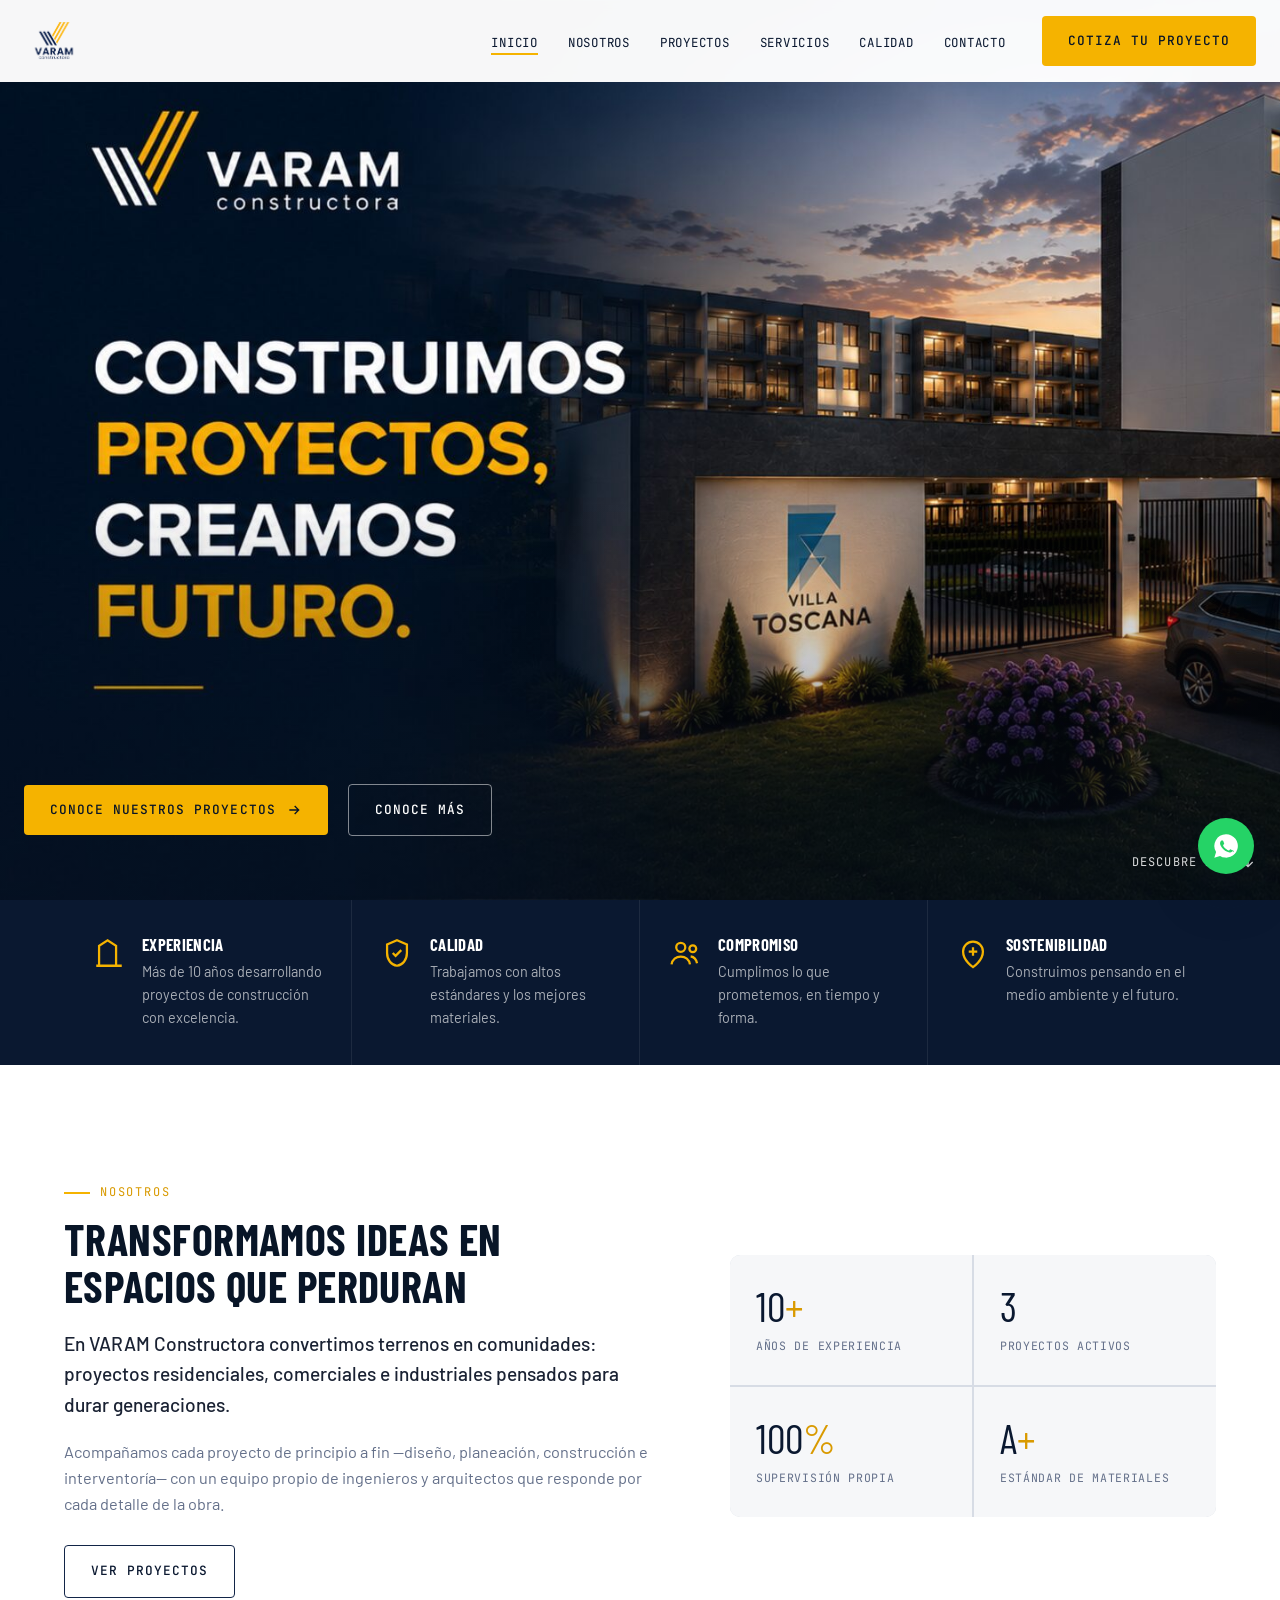
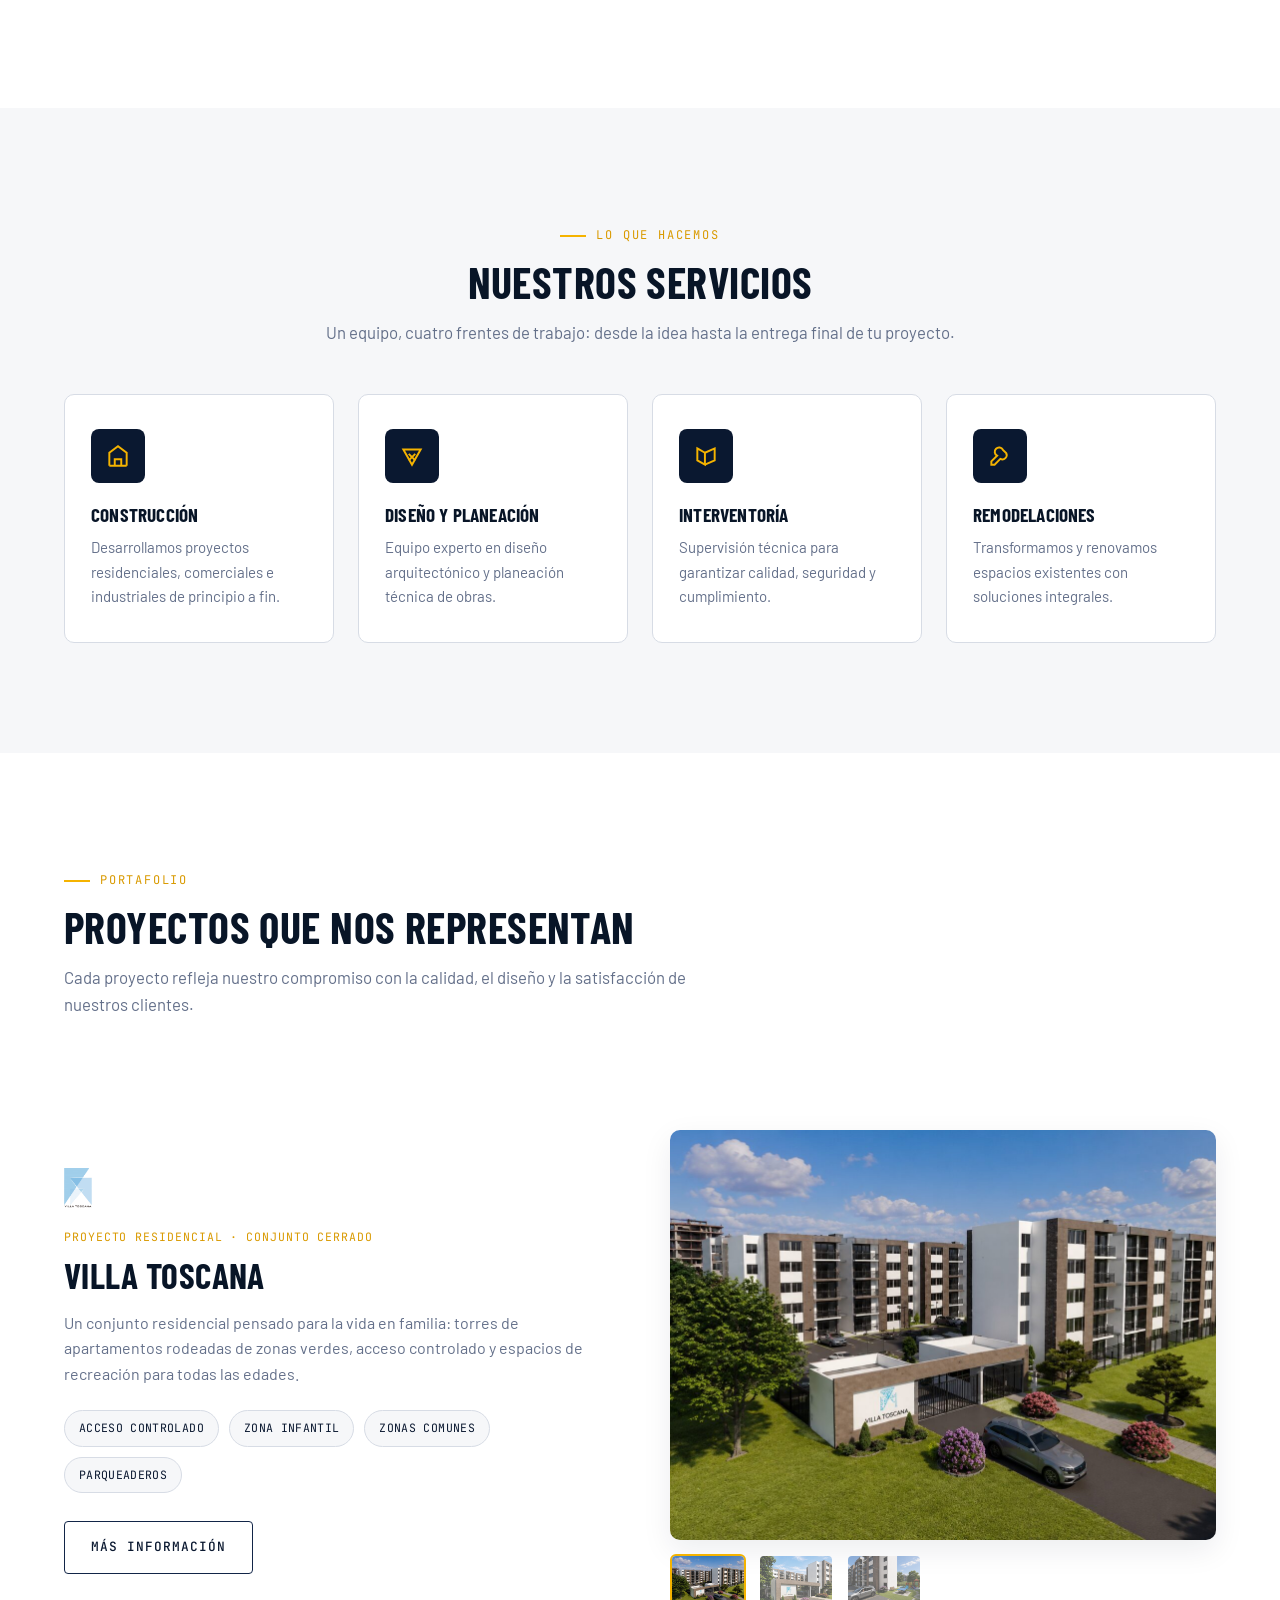
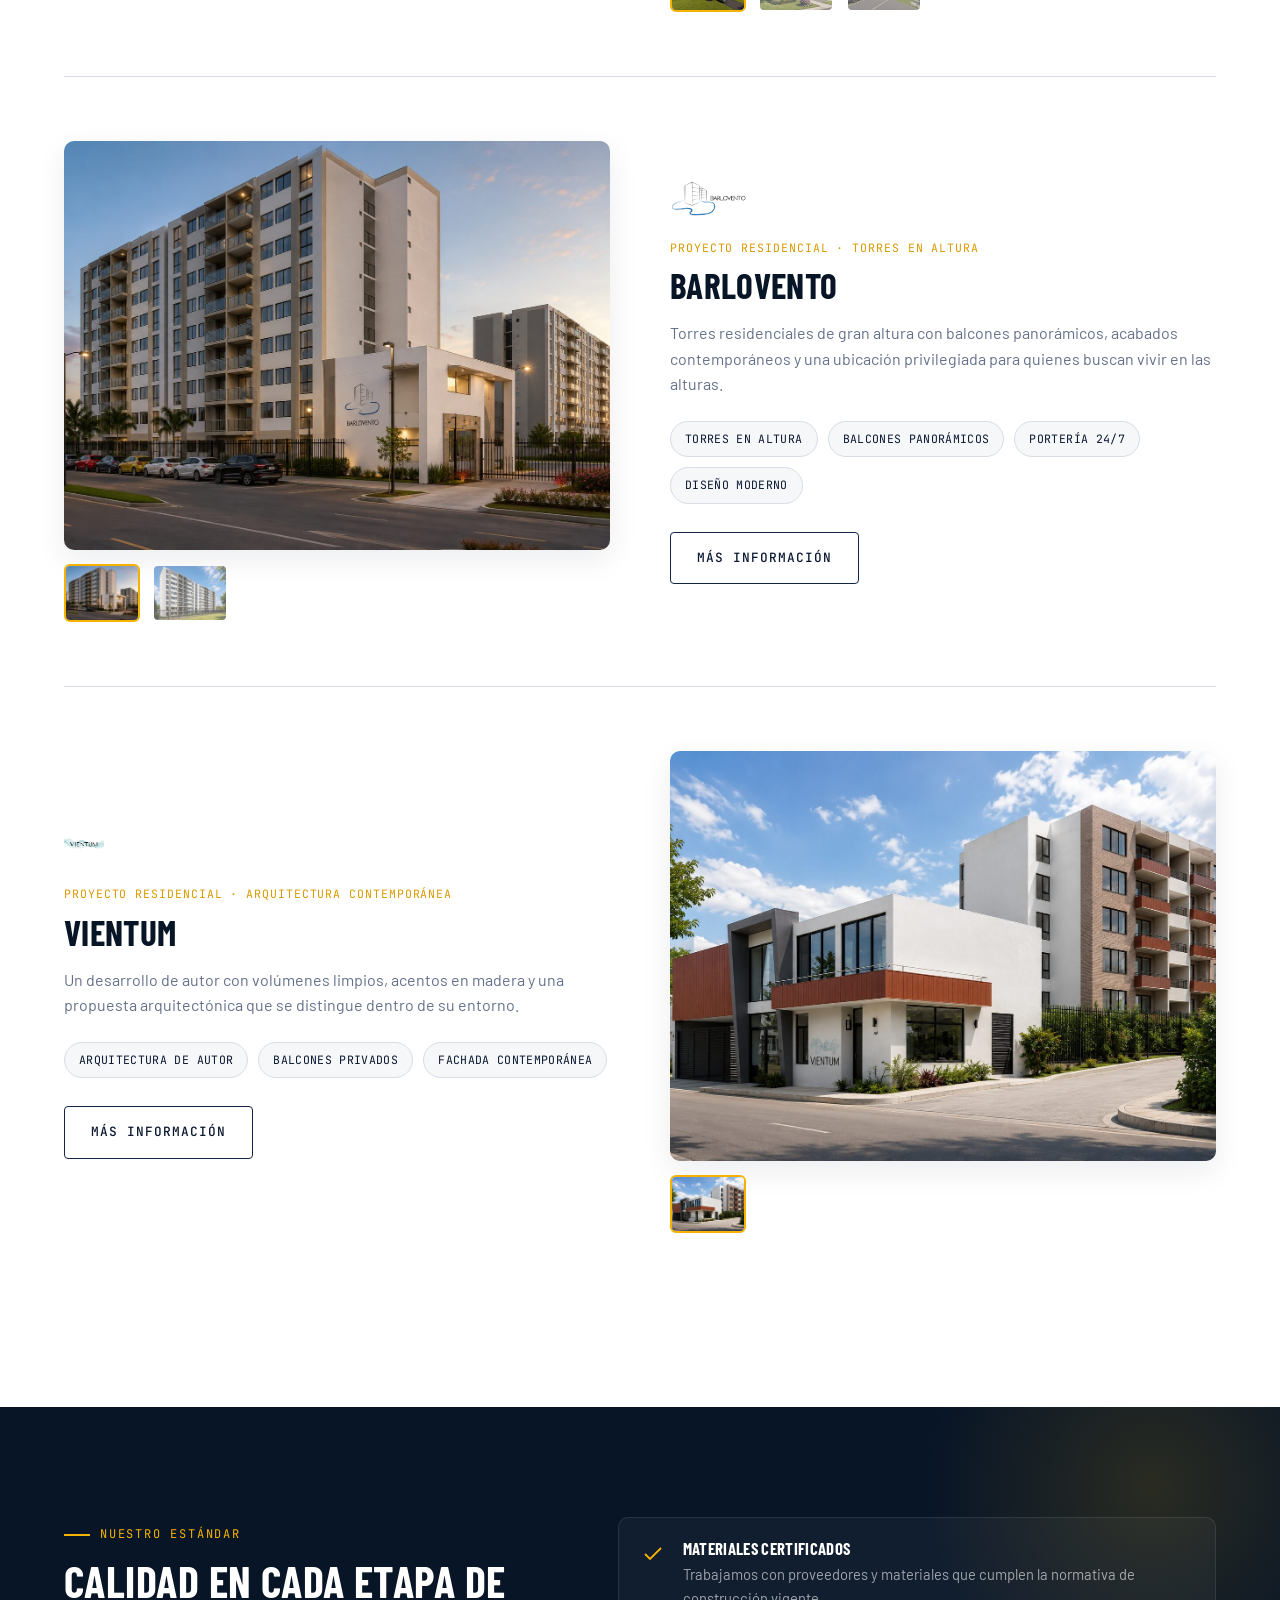
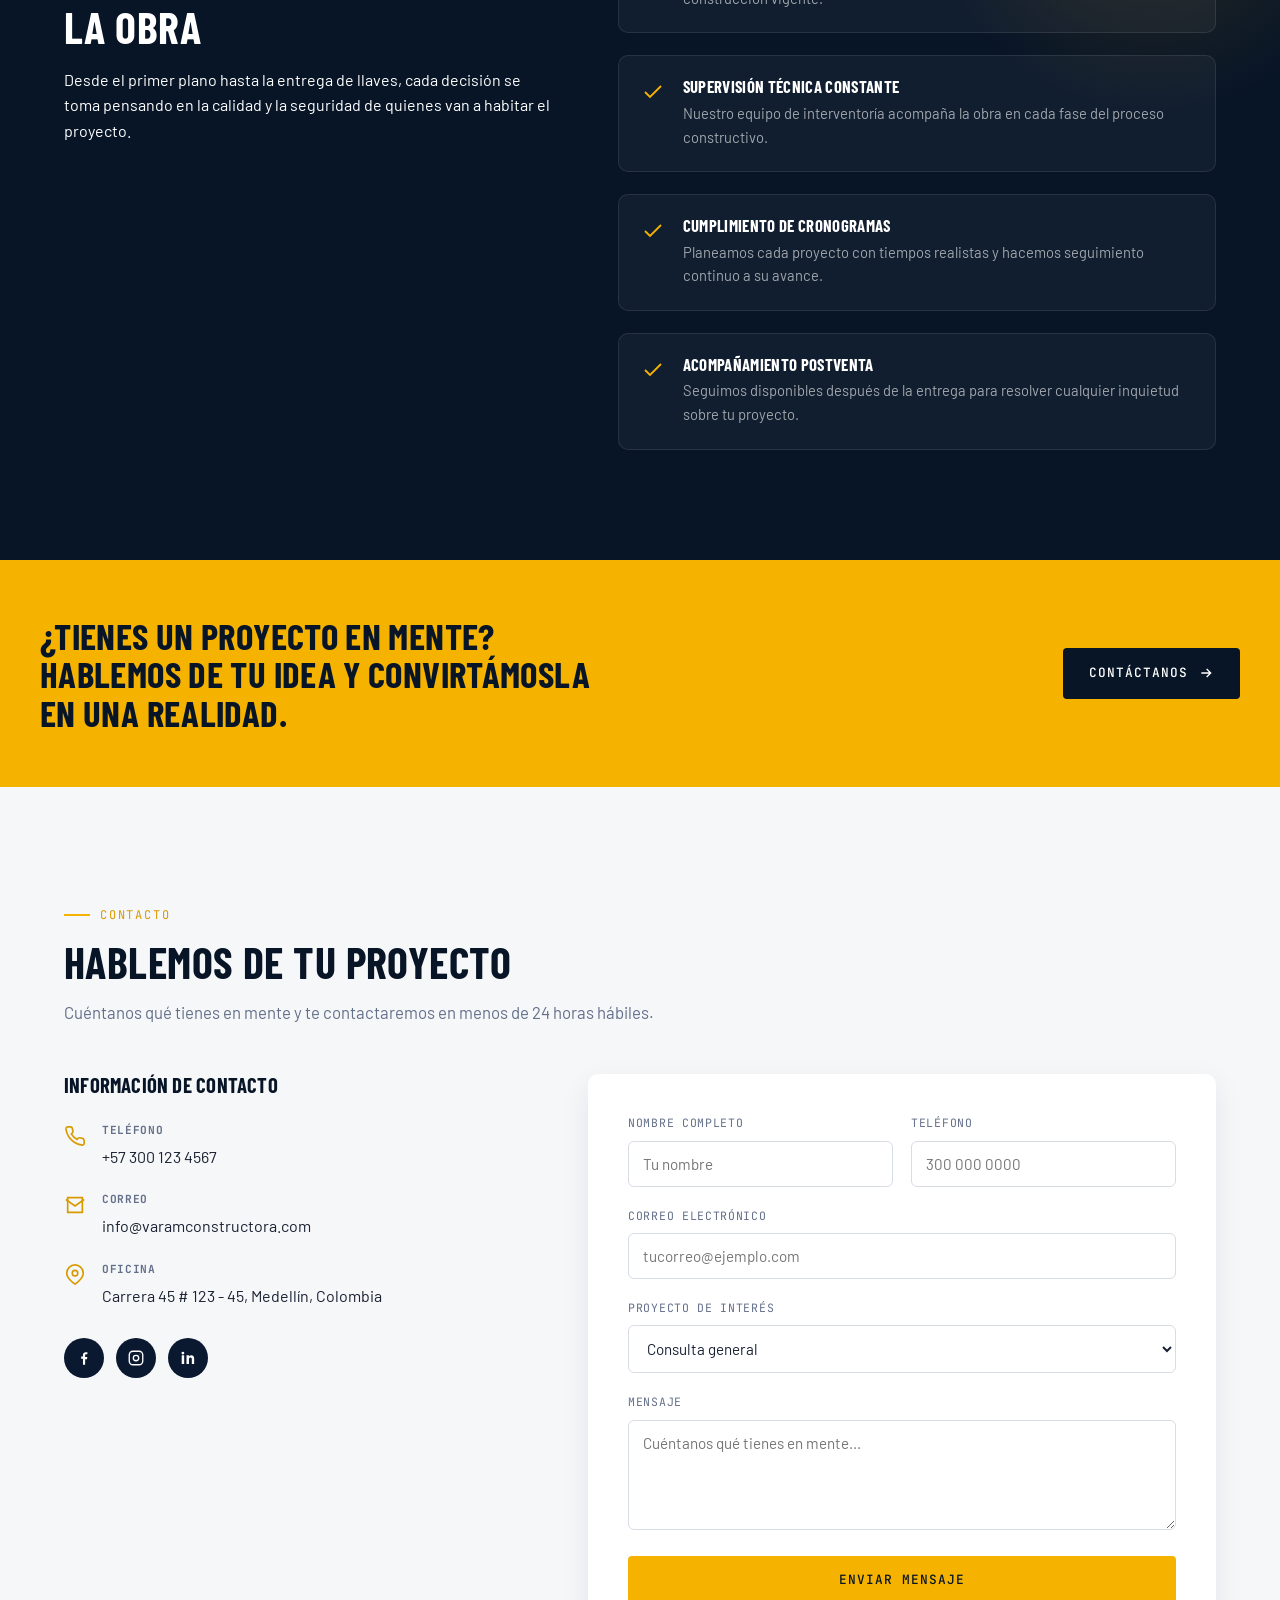
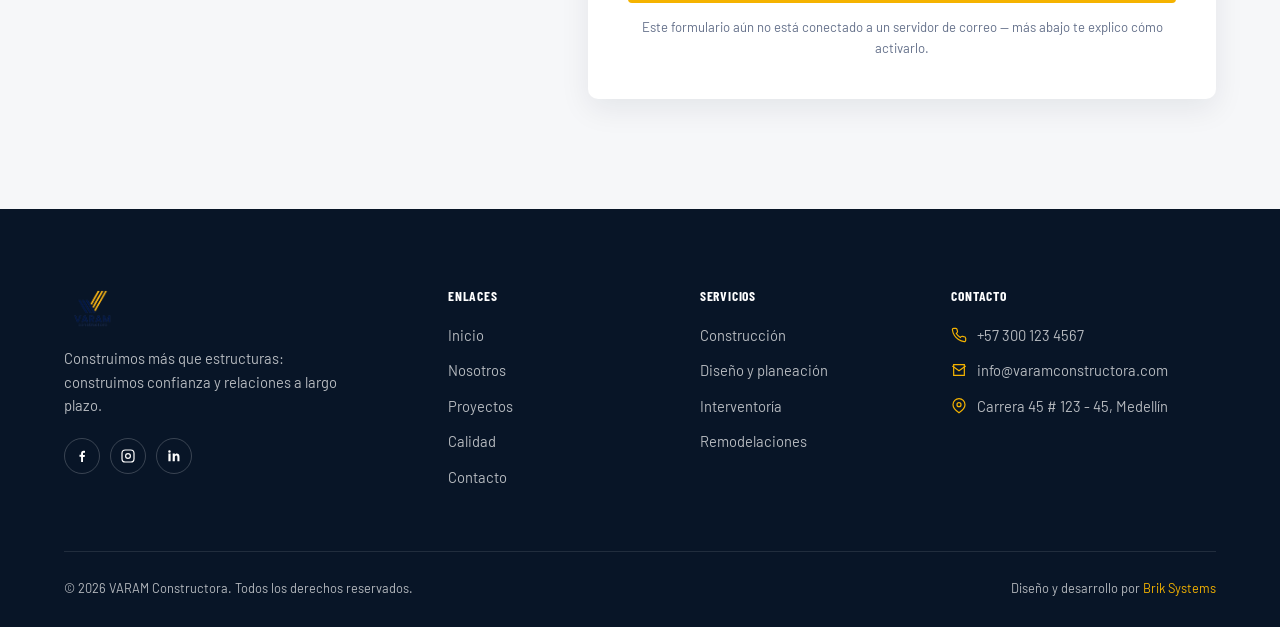
==== index.html @ 5941f4a6 "Add files via upload" ====
<!DOCTYPE html>
<html lang="es">
<head>
<meta charset="UTF-8">
<meta name="viewport" content="width=device-width, initial-scale=1.0">
<title>VARAM Constructora | Construimos proyectos, creamos futuro</title>
<meta name="description" content="VARAM Constructora: más de 10 años desarrollando proyectos residenciales, comerciales e industriales en Colombia. Conoce Villa Toscana, Barlovento y Vientum.">

<!-- Tipografías -->
<link rel="preconnect" href="https://fonts.googleapis.com">
<link rel="preconnect" href="https://fonts.gstatic.com" crossorigin>
<link href="https://fonts.googleapis.com/css2?family=Barlow+Condensed:wght@600;700;800&family=Barlow:wght@400;500;600&family=JetBrains+Mono:wght@400;500&display=swap" rel="stylesheet">

<link rel="icon" href="images/logo-varam.png">
<link rel="stylesheet" href="css/styles.css">
</head>
<body>

<!-- =========================================================
     HEADER / NAV
     ========================================================= -->
<header class="header" id="header">
  <div class="header__inner">
    <a href="#inicio" class="header__logo">
      <img src="images/logo-varam.png" alt="VARAM Constructora">
    </a>

    <nav class="nav" id="nav">
      <ul class="nav__links">
        <li><a href="#inicio" class="is-active">Inicio</a></li>
        <li><a href="#nosotros">Nosotros</a></li>
        <li><a href="#proyectos">Proyectos</a></li>
        <li><a href="#servicios">Servicios</a></li>
        <li><a href="#calidad">Calidad</a></li>
        <li><a href="#contacto">Contacto</a></li>
      </ul>
      <a href="#contacto" class="btn btn-primary">Cotiza tu proyecto</a>
    </nav>

    <button class="nav__toggle" id="navToggle" aria-label="Abrir menú" aria-expanded="false" aria-controls="nav">
      <span></span><span></span><span></span>
    </button>
  </div>
</header>

<!-- =========================================================
     HERO
     ========================================================= -->
<section class="hero" id="inicio">
  <h1 class="sr-only">VARAM Constructora — Construimos proyectos, creamos futuro</h1>
  <div class="hero__content">
    <div class="hero__actions">
      <a href="#proyectos" class="btn btn-primary">
        Conoce nuestros proyectos
        <svg viewBox="0 0 24 24" fill="none" stroke="currentColor" stroke-width="2"><path d="M5 12h14M13 6l6 6-6 6"/></svg>
      </a>
      <a href="#nosotros" class="btn btn-outline">Conoce más</a>
    </div>
  </div>
  <a href="#nosotros" class="hero__scroll" style="position:absolute; right:24px; bottom:28px; z-index:2;">
    Descubre más
    <svg viewBox="0 0 24 24" fill="none" stroke="currentColor" stroke-width="2" width="16" height="16"><path d="M12 5v14M5 12l7 7 7-7"/></svg>
  </a>
</section>

<!-- =========================================================
     TRUST BAR
     ========================================================= -->
<section class="trust-bar">
  <div class="container trust-bar__grid">
    <div class="trust-item reveal">
      <svg viewBox="0 0 24 24" fill="none" stroke="currentColor" stroke-width="1.6"><path d="M3 21h18M5 21V7l6-4 6 4v14M9 9h.01M9 13h.01M9 17h.01M15 9h.01M15 13h.01M15 17h.01"/></svg>
      <div>
        <h3>Experiencia</h3>
        <p>Más de 10 años desarrollando proyectos de construcción con excelencia.</p>
      </div>
    </div>
    <div class="trust-item reveal">
      <svg viewBox="0 0 24 24" fill="none" stroke="currentColor" stroke-width="1.6"><path d="M12 3l7 3v6c0 4.97-3.05 8.5-7 9-3.95-.5-7-4.03-7-9V6l7-3z"/><path d="M9 12l2 2 4-4"/></svg>
      <div>
        <h3>Calidad</h3>
        <p>Trabajamos con altos estándares y los mejores materiales.</p>
      </div>
    </div>
    <div class="trust-item reveal">
      <svg viewBox="0 0 24 24" fill="none" stroke="currentColor" stroke-width="1.6"><circle cx="9" cy="8" r="3.2"/><path d="M2.5 20c.6-3.4 3.2-5.5 6.5-5.5s5.9 2.1 6.5 5.5"/><circle cx="17.5" cy="9" r="2.4"/><path d="M16 14.3c2.4.4 4 2.1 4.5 4.9"/></svg>
      <div>
        <h3>Compromiso</h3>
        <p>Cumplimos lo que prometemos, en tiempo y forma.</p>
      </div>
    </div>
    <div class="trust-item reveal">
      <svg viewBox="0 0 24 24" fill="none" stroke="currentColor" stroke-width="1.6"><path d="M12 22s7-4.5 7-11a7 7 0 10-14 0c0 6.5 7 11 7 11z"/><path d="M12 8v6M9 11h6"/></svg>
      <div>
        <h3>Sostenibilidad</h3>
        <p>Construimos pensando en el medio ambiente y el futuro.</p>
      </div>
    </div>
  </div>
</section>

<!-- =========================================================
     NOSOTROS
     ========================================================= -->
<section class="nosotros" id="nosotros">
  <div class="container nosotros__grid">
    <div class="nosotros__text reveal">
      <span class="eyebrow">Nosotros</span>
      <h2 style="font-size:clamp(2rem,4vw,2.75rem); color:var(--navy-900); margin-bottom:20px;">Transformamos ideas en espacios que perduran</h2>
      <p>En VARAM Constructora convertimos terrenos en comunidades: proyectos residenciales, comerciales e industriales pensados para durar generaciones.</p>
      <p>Acompañamos cada proyecto de principio a fin —diseño, planeación, construcción e interventoría— con un equipo propio de ingenieros y arquitectos que responde por cada detalle de la obra.</p>
      <a href="#proyectos" class="btn btn-outline-navy" style="margin-top:10px;">Ver proyectos</a>
    </div>

    <div class="nosotros__stats reveal">
      <div class="nosotros__stat">
        <div class="num">10<span>+</span></div>
        <p>Años de experiencia</p>
      </div>
      <div class="nosotros__stat">
        <div class="num">3</div>
        <p>Proyectos activos</p>
      </div>
      <div class="nosotros__stat">
        <div class="num">100<span>%</span></div>
        <p>Supervisión propia</p>
      </div>
      <div class="nosotros__stat">
        <div class="num">A<span>+</span></div>
        <p>Estándar de materiales</p>
      </div>
    </div>
  </div>
</section>

<!-- =========================================================
     SERVICIOS
     ========================================================= -->
<section class="servicios" id="servicios">
  <div class="container">
    <div class="section-head center reveal">
      <span class="eyebrow" style="justify-content:center;">Lo que hacemos</span>
      <h2>Nuestros servicios</h2>
      <p>Un equipo, cuatro frentes de trabajo: desde la idea hasta la entrega final de tu proyecto.</p>
    </div>

    <div class="servicios__grid">
      <div class="service-card reveal">
        <div class="service-card__icon">
          <svg viewBox="0 0 24 24" fill="none" stroke="currentColor" stroke-width="1.8"><path d="M4 21V9l8-6 8 6v12"/><path d="M9 21v-6h6v6M4 21h16"/></svg>
        </div>
        <h3>Construcción</h3>
        <p>Desarrollamos proyectos residenciales, comerciales e industriales de principio a fin.</p>
      </div>

      <div class="service-card reveal">
        <div class="service-card__icon">
          <svg viewBox="0 0 24 24" fill="none" stroke="currentColor" stroke-width="1.8"><path d="M12 20l8-14H4l8 14z"/><path d="M9 10l6 6M15 10l-6 6"/></svg>
        </div>
        <h3>Diseño y planeación</h3>
        <p>Equipo experto en diseño arquitectónico y planeación técnica de obras.</p>
      </div>

      <div class="service-card reveal">
        <div class="service-card__icon">
          <svg viewBox="0 0 24 24" fill="none" stroke="currentColor" stroke-width="1.8"><path d="M4 5l7 4v11L4 16V5z"/><path d="M11 9l9-4v11l-9 4"/></svg>
        </div>
        <h3>Interventoría</h3>
        <p>Supervisión técnica para garantizar calidad, seguridad y cumplimiento.</p>
      </div>

      <div class="service-card reveal">
        <div class="service-card__icon">
          <svg viewBox="0 0 24 24" fill="none" stroke="currentColor" stroke-width="1.8"><path d="M14.7 6.3a4 4 0 10-5.4 5.4L4 17v3h3l5.3-5.3a4 4 0 005.4-5.4z"/></svg>
        </div>
        <h3>Remodelaciones</h3>
        <p>Transformamos y renovamos espacios existentes con soluciones integrales.</p>
      </div>
    </div>
  </div>
</section>

<!-- =========================================================
     PROYECTOS
     ========================================================= -->
<section class="proyectos" id="proyectos">
  <div class="container">
    <div class="section-head reveal">
      <span class="eyebrow">Portafolio</span>
      <h2>Proyectos que nos representan</h2>
      <p>Cada proyecto refleja nuestro compromiso con la calidad, el diseño y la satisfacción de nuestros clientes.</p>
    </div>

    <!-- Villa Toscana -->
    <article class="proyecto" data-project="villa-toscana">
      <div class="proyecto__media reveal">
        <div class="proyecto__main-img">
          <img src="images/villa-toscana-aerea.jpg" alt="Vista aérea del conjunto residencial Villa Toscana" data-main-img>
        </div>
        <div class="proyecto__thumbs">
          <button type="button" class="is-active" data-img="images/villa-toscana-aerea.jpg" aria-label="Vista aérea">
            <img src="images/villa-toscana-aerea.jpg" alt="">
          </button>
          <button type="button" data-img="images/villa-toscana-entrada.jpg" aria-label="Portería y acceso">
            <img src="images/villa-toscana-entrada.jpg" alt="">
          </button>
          <button type="button" data-img="images/villa-toscana-zona-social.jpg" aria-label="Zona social">
            <img src="images/villa-toscana-zona-social.jpg" alt="">
          </button>
        </div>
      </div>

      <div class="proyecto__info reveal">
        <img src="images/logo-villa-toscana.png" alt="Villa Toscana" class="proyecto__logo">
        <span class="proyecto__tag">Proyecto residencial · Conjunto cerrado</span>
        <h3>Villa Toscana</h3>
        <p>Un conjunto residencial pensado para la vida en familia: torres de apartamentos rodeadas de zonas verdes, acceso controlado y espacios de recreación para todas las edades.</p>
        <div class="proyecto__features">
          <span>Acceso controlado</span>
          <span>Zona infantil</span>
          <span>Zonas comunes</span>
          <span>Parqueaderos</span>
        </div>
        <a href="#contacto" class="btn btn-outline-navy">Más información</a>
      </div>
    </article>

    <!-- Barlovento -->
    <article class="proyecto" data-project="barlovento">
      <div class="proyecto__media reveal">
        <div class="proyecto__main-img">
          <img src="images/barlovento-torre.jpg" alt="Torres residenciales Barlovento al atardecer" data-main-img>
        </div>
        <div class="proyecto__thumbs">
          <button type="button" class="is-active" data-img="images/barlovento-torre.jpg" aria-label="Torre principal">
            <img src="images/barlovento-torre.jpg" alt="">
          </button>
          <button type="button" data-img="images/barlovento-fachada.jpg" aria-label="Fachada lateral">
            <img src="images/barlovento-fachada.jpg" alt="">
          </button>
        </div>
      </div>

      <div class="proyecto__info reveal">
        <img src="images/logo-barlovento.png" alt="Barlovento" class="proyecto__logo">
        <span class="proyecto__tag">Proyecto residencial · Torres en altura</span>
        <h3>Barlovento</h3>
        <p>Torres residenciales de gran altura con balcones panorámicos, acabados contemporáneos y una ubicación privilegiada para quienes buscan vivir en las alturas.</p>
        <div class="proyecto__features">
          <span>Torres en altura</span>
          <span>Balcones panorámicos</span>
          <span>Portería 24/7</span>
          <span>Diseño moderno</span>
        </div>
        <a href="#contacto" class="btn btn-outline-navy">Más información</a>
      </div>
    </article>

    <!-- Vientum -->
    <article class="proyecto" data-project="vientum">
      <div class="proyecto__media reveal">
        <div class="proyecto__main-img">
          <img src="images/vientum-fachada.jpg" alt="Fachada contemporánea del proyecto Vientum" data-main-img>
        </div>
        <div class="proyecto__thumbs">
          <button type="button" class="is-active" data-img="images/vientum-fachada.jpg" aria-label="Fachada principal">
            <img src="images/vientum-fachada.jpg" alt="">
          </button>
        </div>
      </div>

      <div class="proyecto__info reveal">
        <img src="images/logo-vientum.png" alt="Vientum" class="proyecto__logo">
        <span class="proyecto__tag">Proyecto residencial · Arquitectura contemporánea</span>
        <h3>Vientum</h3>
        <p>Un desarrollo de autor con volúmenes limpios, acentos en madera y una propuesta arquitectónica que se distingue dentro de su entorno.</p>
        <div class="proyecto__features">
          <span>Arquitectura de autor</span>
          <span>Balcones privados</span>
          <span>Fachada contemporánea</span>
        </div>
        <a href="#contacto" class="btn btn-outline-navy">Más información</a>
      </div>
    </article>
  </div>
</section>

<!-- =========================================================
     CALIDAD
     ========================================================= -->
<section class="calidad" id="calidad">
  <div class="container calidad__grid">
    <div class="reveal">
      <span class="eyebrow">Nuestro estándar</span>
      <h2 style="font-size:clamp(2rem,4vw,2.75rem); margin-bottom:16px;">Calidad en cada etapa de la obra</h2>
      <p>Desde el primer plano hasta la entrega de llaves, cada decisión se toma pensando en la calidad y la seguridad de quienes van a habitar el proyecto.</p>
    </div>

    <div class="calidad__list reveal">
      <div class="calidad__item">
        <svg viewBox="0 0 24 24" fill="none" stroke="currentColor" stroke-width="1.8"><path d="M20 6L9 17l-5-5"/></svg>
        <div>
          <h4>Materiales certificados</h4>
          <p>Trabajamos con proveedores y materiales que cumplen la normativa de construcción vigente.</p>
        </div>
      </div>
      <div class="calidad__item">
        <svg viewBox="0 0 24 24" fill="none" stroke="currentColor" stroke-width="1.8"><path d="M20 6L9 17l-5-5"/></svg>
        <div>
          <h4>Supervisión técnica constante</h4>
          <p>Nuestro equipo de interventoría acompaña la obra en cada fase del proceso constructivo.</p>
        </div>
      </div>
      <div class="calidad__item">
        <svg viewBox="0 0 24 24" fill="none" stroke="currentColor" stroke-width="1.8"><path d="M20 6L9 17l-5-5"/></svg>
        <div>
          <h4>Cumplimiento de cronogramas</h4>
          <p>Planeamos cada proyecto con tiempos realistas y hacemos seguimiento continuo a su avance.</p>
        </div>
      </div>
      <div class="calidad__item">
        <svg viewBox="0 0 24 24" fill="none" stroke="currentColor" stroke-width="1.8"><path d="M20 6L9 17l-5-5"/></svg>
        <div>
          <h4>Acompañamiento postventa</h4>
          <p>Seguimos disponibles después de la entrega para resolver cualquier inquietud sobre tu proyecto.</p>
        </div>
      </div>
    </div>
  </div>
</section>

<!-- =========================================================
     CTA BANNER
     ========================================================= -->
<section class="cta-banner">
  <div class="container cta-banner__inner">
    <h2>¿Tienes un proyecto en mente? Hablemos de tu idea y convirtámosla en una realidad.</h2>
    <a href="#contacto" class="btn btn-primary">
      Contáctanos
      <svg viewBox="0 0 24 24" fill="none" stroke="currentColor" stroke-width="2"><path d="M5 12h14M13 6l6 6-6 6"/></svg>
    </a>
  </div>
</section>

<!-- =========================================================
     CONTACTO
     ========================================================= -->
<section class="contacto" id="contacto">
  <div class="container">
    <div class="section-head reveal">
      <span class="eyebrow">Contacto</span>
      <h2>Hablemos de tu proyecto</h2>
      <p>Cuéntanos qué tienes en mente y te contactaremos en menos de 24 horas hábiles.</p>
    </div>

    <div class="contacto__grid">
      <div class="contacto__info reveal">
        <h3>Información de contacto</h3>

        <div class="contacto__item">
          <svg viewBox="0 0 24 24" fill="none" stroke="currentColor" stroke-width="1.8"><path d="M22 16.9v3a2 2 0 01-2.2 2 19.8 19.8 0 01-8.6-3.1 19.5 19.5 0 01-6-6A19.8 19.8 0 012.1 4.2 2 2 0 014.1 2h3a2 2 0 012 1.7c.1.9.3 1.8.6 2.7a2 2 0 01-.5 2.1L8 9.7a16 16 0 006 6l1.2-1.2a2 2 0 012.1-.5c.9.3 1.8.5 2.7.6a2 2 0 011.7 2z"/></svg>
          <div>
            <strong>Teléfono</strong>
            +57 300 123 4567
          </div>
        </div>

        <div class="contacto__item">
          <svg viewBox="0 0 24 24" fill="none" stroke="currentColor" stroke-width="1.8"><path d="M4 4h16v16H4z"/><path d="M22 6l-10 7L2 6"/></svg>
          <div>
            <strong>Correo</strong>
            info@varamconstructora.com
          </div>
        </div>

        <div class="contacto__item">
          <svg viewBox="0 0 24 24" fill="none" stroke="currentColor" stroke-width="1.8"><path d="M21 10c0 6-9 12-9 12s-9-6-9-12a9 9 0 1118 0z"/><circle cx="12" cy="10" r="3"/></svg>
          <div>
            <strong>Oficina</strong>
            Carrera 45 # 123 - 45, Medellín, Colombia
          </div>
        </div>

        <div class="contacto__social">
          <a href="#" aria-label="Facebook"><svg viewBox="0 0 24 24" fill="currentColor"><path d="M13.5 21v-7.5H16l.4-3H13.5V8.4c0-.87.24-1.46 1.5-1.46H16.5V4.35c-.26-.03-1.16-.1-2.2-.1-2.18 0-3.67 1.33-3.67 3.77v2.1H8.2v3h2.43V21h2.87z"/></svg></a>
          <a href="#" aria-label="Instagram"><svg viewBox="0 0 24 24" fill="none" stroke="currentColor" stroke-width="1.8"><rect x="3" y="3" width="18" height="18" rx="5"/><circle cx="12" cy="12" r="3.6"/><circle cx="17.2" cy="6.8" r="0.6" fill="currentColor" stroke="none"/></svg></a>
          <a href="#" aria-label="LinkedIn"><svg viewBox="0 0 24 24" fill="currentColor"><path d="M6.9 8.4H3.6V20h3.3V8.4zM5.2 3.5a1.9 1.9 0 100 3.8 1.9 1.9 0 000-3.8zM20.4 20h-3.3v-6.2c0-1.5-.5-2.5-1.8-2.5-1 0-1.6.7-1.9 1.3-.1.2-.1.6-.1.9V20H10s.1-10.5 0-11.6h3.3v1.6c.4-.7 1.2-1.7 3-1.7 2.2 0 3.9 1.4 3.9 4.5V20z"/></svg></a>
        </div>
      </div>

      <form class="form reveal" id="contactForm">
        <div class="form__row">
          <div class="field">
            <label for="nombre">Nombre completo</label>
            <input type="text" id="nombre" name="nombre" placeholder="Tu nombre" required>
          </div>
          <div class="field">
            <label for="telefono">Teléfono</label>
            <input type="tel" id="telefono" name="telefono" placeholder="300 000 0000" required>
          </div>
        </div>

        <div class="field">
          <label for="correo">Correo electrónico</label>
          <input type="email" id="correo" name="correo" placeholder="tucorreo@ejemplo.com" required>
        </div>

        <div class="field">
          <label for="proyecto">Proyecto de interés</label>
          <select id="proyecto" name="proyecto">
            <option value="general">Consulta general</option>
            <option value="villa-toscana">Villa Toscana</option>
            <option value="barlovento">Barlovento</option>
            <option value="vientum">Vientum</option>
          </select>
        </div>

        <div class="field">
          <label for="mensaje">Mensaje</label>
          <textarea id="mensaje" name="mensaje" placeholder="Cuéntanos qué tienes en mente..." required></textarea>
        </div>

        <button type="submit" class="btn btn-primary form__submit">Enviar mensaje</button>

        <div class="form__success" id="formSuccess">
          <svg viewBox="0 0 24 24" fill="none" stroke="currentColor" stroke-width="2"><path d="M20 6L9 17l-5-5"/></svg>
          ¡Gracias! Hemos recibido tu mensaje y te contactaremos pronto.
        </div>

        <p class="form__note">Este formulario aún no está conectado a un servidor de correo — más abajo te explico cómo activarlo.</p>
      </form>
    </div>
  </div>
</section>

<!-- =========================================================
     FOOTER
     ========================================================= -->
<footer class="footer">
  <div class="container">
    <div class="footer__grid">
      <div class="footer__brand">
        <img src="images/logo-varam.png" alt="VARAM Constructora">
        <p>Construimos más que estructuras: construimos confianza y relaciones a largo plazo.</p>
        <div class="footer__social">
          <a href="#" aria-label="Facebook"><svg viewBox="0 0 24 24" fill="currentColor"><path d="M13.5 21v-7.5H16l.4-3H13.5V8.4c0-.87.24-1.46 1.5-1.46H16.5V4.35c-.26-.03-1.16-.1-2.2-.1-2.18 0-3.67 1.33-3.67 3.77v2.1H8.2v3h2.43V21h2.87z"/></svg></a>
          <a href="#" aria-label="Instagram"><svg viewBox="0 0 24 24" fill="none" stroke="currentColor" stroke-width="1.8"><rect x="3" y="3" width="18" height="18" rx="5"/><circle cx="12" cy="12" r="3.6"/></svg></a>
          <a href="#" aria-label="LinkedIn"><svg viewBox="0 0 24 24" fill="currentColor"><path d="M6.9 8.4H3.6V20h3.3V8.4zM5.2 3.5a1.9 1.9 0 100 3.8 1.9 1.9 0 000-3.8zM20.4 20h-3.3v-6.2c0-1.5-.5-2.5-1.8-2.5-1 0-1.6.7-1.9 1.3-.1.2-.1.6-.1.9V20H10s.1-10.5 0-11.6h3.3v1.6c.4-.7 1.2-1.7 3-1.7 2.2 0 3.9 1.4 3.9 4.5V20z"/></svg></a>
        </div>
      </div>

      <div class="footer__links">
        <h4>Enlaces</h4>
        <ul>
          <li><a href="#inicio">Inicio</a></li>
          <li><a href="#nosotros">Nosotros</a></li>
          <li><a href="#proyectos">Proyectos</a></li>
          <li><a href="#calidad">Calidad</a></li>
          <li><a href="#contacto">Contacto</a></li>
        </ul>
      </div>

      <div class="footer__services">
        <h4>Servicios</h4>
        <ul>
          <li><a href="#servicios">Construcción</a></li>
          <li><a href="#servicios">Diseño y planeación</a></li>
          <li><a href="#servicios">Interventoría</a></li>
          <li><a href="#servicios">Remodelaciones</a></li>
        </ul>
      </div>

      <div class="footer__contact">
        <h4>Contacto</h4>
        <ul>
          <li><svg viewBox="0 0 24 24" fill="none" stroke="currentColor" stroke-width="1.8"><path d="M22 16.9v3a2 2 0 01-2.2 2 19.8 19.8 0 01-8.6-3.1 19.5 19.5 0 01-6-6A19.8 19.8 0 012.1 4.2 2 2 0 014.1 2h3a2 2 0 012 1.7c.1.9.3 1.8.6 2.7a2 2 0 01-.5 2.1L8 9.7a16 16 0 006 6l1.2-1.2a2 2 0 012.1-.5c.9.3 1.8.5 2.7.6a2 2 0 011.7 2z"/></svg> +57 300 123 4567</li>
          <li><svg viewBox="0 0 24 24" fill="none" stroke="currentColor" stroke-width="1.8"><path d="M4 4h16v16H4z"/><path d="M22 6l-10 7L2 6"/></svg> info@varamconstructora.com</li>
          <li><svg viewBox="0 0 24 24" fill="none" stroke="currentColor" stroke-width="1.8"><path d="M21 10c0 6-9 12-9 12s-9-6-9-12a9 9 0 1118 0z"/><circle cx="12" cy="10" r="3"/></svg> Carrera 45 # 123 - 45, Medellín</li>
        </ul>
      </div>
    </div>

    <div class="footer__bottom">
      <p>© 2026 VARAM Constructora. Todos los derechos reservados.</p>
      <p>Diseño y desarrollo por <a href="#">Brik Systems</a></p>
    </div>
  </div>
</footer>

<a href="https://wa.me/573001234567" class="whatsapp-float" target="_blank" rel="noopener" aria-label="Escríbenos por WhatsApp">
  <svg viewBox="0 0 24 24" fill="currentColor"><path d="M12 2a10 10 0 00-8.5 15.2L2 22l4.9-1.5A10 10 0 1012 2zm5.6 14.2c-.2.6-1.3 1.2-1.8 1.3-.5.1-1 .1-3.2-.8-2.7-1.1-4.4-3.9-4.6-4.1-.1-.2-1.1-1.5-1.1-2.8s.7-2 .9-2.3c.2-.2.5-.3.7-.3h.5c.2 0 .4 0 .6.5.2.5.7 1.8.8 1.9.1.2.1.3 0 .5-.1.2-.1.3-.3.5l-.4.5c-.1.2-.3.3-.1.6.2.3.9 1.5 1.9 2.4 1.3 1.2 2.4 1.5 2.7 1.7.3.2.5.1.6-.1l.6-.7c.2-.3.4-.2.7-.1.3.1 1.6.8 1.9.9.3.1.5.2.5.3.1.2.1.7-.1 1.3z"/></svg>
</a>

<script src="js/main.js"></script>
</body>
</html>
---- css/styles.css ----
/* =========================================================
   VARAM CONSTRUCTORA — hoja de estilos principal
   Paleta extraída de la plantilla: azul marino + dorado
   ========================================================= */

/* ---- 1. Variables globales (tokens de diseño) ---- */
:root {
  /* Colores */
  --navy-900: #081527;
  --navy-800: #0a1830;
  --navy-700: #122548;
  --navy-600: #1c3866;
  --gold-500: #f5b300;
  --gold-600: #d99a00;
  --cream: #f6f7f9;
  --white: #ffffff;
  --ink: #1a2233;
  --gray-500: #64708a;
  --gray-300: #d7dce5;

  /* Tipografía */
  --font-display: "Barlow Condensed", sans-serif;
  --font-body: "Barlow", sans-serif;
  --font-mono: "JetBrains Mono", monospace;

  /* Otros */
  --radius: 10px;
  --shadow-soft: 0 10px 30px rgba(10, 24, 48, 0.08);
  --shadow-strong: 0 20px 50px rgba(10, 24, 48, 0.25);
  --transition: 0.25s ease;
}

/* ---- 2. Reset básico ---- */
* {
  box-sizing: border-box;
  margin: 0;
  padding: 0;
}

html {
  scroll-behavior: smooth;
}

body {
  font-family: var(--font-body);
  color: var(--ink);
  background: var(--white);
  line-height: 1.6;
  overflow-x: hidden;
}

img {
  max-width: 100%;
  display: block;
}

a {
  text-decoration: none;
  color: inherit;
}

ul {
  list-style: none;
}

button {
  font-family: inherit;
  cursor: pointer;
  border: none;
  background: none;
}

h1, h2, h3, h4 {
  font-family: var(--font-display);
  font-weight: 700;
  line-height: 1.05;
  text-transform: uppercase;
  letter-spacing: 0.01em;
}

.container {
  width: 100%;
  max-width: 1200px;
  margin: 0 auto;
  padding: 0 24px;
}

/* Respeta preferencia de reducir animaciones */
@media (prefers-reduced-motion: reduce) {
  html { scroll-behavior: auto; }
  *, *::before, *::after {
    animation-duration: 0.001ms !important;
    transition-duration: 0.001ms !important;
  }
}

/* Foco visible para accesibilidad de teclado */
a:focus-visible,
button:focus-visible,
input:focus-visible,
textarea:focus-visible,
select:focus-visible {
  outline: 3px solid var(--gold-500);
  outline-offset: 2px;
}

/* Texto solo para lectores de pantalla */
.sr-only {
  position: absolute;
  width: 1px;
  height: 1px;
  padding: 0;
  margin: -1px;
  overflow: hidden;
  clip: rect(0, 0, 0, 0);
  white-space: nowrap;
  border: 0;
}

/* ---- 3. Utilidades ---- */
.eyebrow {
  display: inline-flex;
  align-items: center;
  gap: 10px;
  font-family: var(--font-mono);
  font-size: 0.75rem;
  letter-spacing: 0.15em;
  text-transform: uppercase;
  color: var(--gold-600);
  margin-bottom: 14px;
}

.eyebrow::before {
  content: "";
  width: 26px;
  height: 2px;
  background: var(--gold-500);
  display: inline-block;
}

.section-head {
  max-width: 640px;
  margin-bottom: 48px;
}

.section-head h2 {
  font-size: clamp(2rem, 4vw, 2.75rem);
  color: var(--navy-900);
  margin-bottom: 14px;
}

.section-head p {
  color: var(--gray-500);
  font-size: 1.05rem;
}

.section-head.center {
  margin-left: auto;
  margin-right: auto;
  text-align: center;
}

.btn {
  display: inline-flex;
  align-items: center;
  gap: 10px;
  font-family: var(--font-mono);
  font-size: 0.8rem;
  font-weight: 500;
  letter-spacing: 0.08em;
  text-transform: uppercase;
  padding: 15px 26px;
  border-radius: 4px;
  transition: transform var(--transition), box-shadow var(--transition), background var(--transition);
  white-space: nowrap;
}

.btn svg { width: 16px; height: 16px; flex-shrink: 0; }

.btn-primary {
  background: var(--gold-500);
  color: var(--navy-900);
}

.btn-primary:hover {
  background: var(--gold-600);
  transform: translateY(-2px);
  box-shadow: var(--shadow-soft);
}

.btn-outline {
  border: 1.5px solid rgba(255, 255, 255, 0.5);
  color: var(--white);
}

.btn-outline:hover {
  background: rgba(255, 255, 255, 0.1);
  border-color: var(--white);
}

.btn-outline-navy {
  border: 1.5px solid var(--navy-700);
  color: var(--navy-800);
}

.btn-outline-navy:hover {
  background: var(--navy-800);
  color: var(--white);
}

/* Franja diagonal — elemento de firma inspirado en el isotipo VARAM */
.stripe-mark {
  display: inline-flex;
  gap: 5px;
  height: 30px;
}

.stripe-mark span {
  width: 6px;
  height: 100%;
  transform: skewX(-16deg);
}

.stripe-mark span:nth-child(1) { background: var(--navy-700); }
.stripe-mark span:nth-child(2) { background: var(--navy-700); opacity: 0.75; }
.stripe-mark span:nth-child(3) { background: var(--gold-500); }
.stripe-mark span:nth-child(4) { background: var(--gold-500); opacity: 0.75; }

/* Animación de aparición al hacer scroll */
.reveal {
  opacity: 0;
  transform: translateY(24px);
  transition: opacity 0.7s ease, transform 0.7s ease;
}

.reveal.is-visible {
  opacity: 1;
  transform: translateY(0);
}

/* =========================================================
   4. HEADER / NAV
   ========================================================= */
.header {
  position: fixed;
  top: 0;
  left: 0;
  right: 0;
  z-index: 500;
  background: rgba(255, 255, 255, 0.97);
  backdrop-filter: blur(6px);
  transition: box-shadow var(--transition), padding var(--transition);
}

.header.is-scrolled {
  box-shadow: 0 6px 24px rgba(10, 24, 48, 0.08);
}

.header__inner {
  display: flex;
  align-items: center;
  justify-content: space-between;
  padding: 16px 24px;
  max-width: 1280px;
  margin: 0 auto;
}

.header__logo img {
  height: 42px;
  width: auto;
}

.nav {
  display: flex;
  align-items: center;
  gap: 36px;
}

.nav__links {
  display: flex;
  gap: 30px;
}

.nav__links a {
  font-family: var(--font-mono);
  font-size: 0.78rem;
  letter-spacing: 0.06em;
  text-transform: uppercase;
  color: var(--navy-800);
  position: relative;
  padding-bottom: 4px;
}

.nav__links a::after {
  content: "";
  position: absolute;
  left: 0;
  bottom: 0;
  width: 0;
  height: 2px;
  background: var(--gold-500);
  transition: width var(--transition);
}

.nav__links a:hover::after,
.nav__links a.is-active::after {
  width: 100%;
}

.nav__toggle {
  display: none;
  flex-direction: column;
  gap: 5px;
  padding: 6px;
}

.nav__toggle span {
  width: 26px;
  height: 2px;
  background: var(--navy-900);
  transition: transform var(--transition), opacity var(--transition);
}

/* =========================================================
   5. HERO
   ========================================================= */
.hero {
  position: relative;
  min-height: 100vh;
  display: flex;
  align-items: flex-end;
  background-image: url("../images/hero-villa-toscana.jpg");
  background-size: cover;
  background-position: left center;
  color: var(--white);
}

.hero::after {
  content: "";
  position: absolute;
  inset: 0;
  background: linear-gradient(0deg, rgba(8, 16, 32, 0.55) 0%, rgba(8, 16, 32, 0) 45%);
}

.hero__content {
  position: relative;
  z-index: 2;
  width: 100%;
  padding: 0 24px 64px;
  max-width: 1280px;
  margin: 0 auto;
}

.hero__actions {
  display: flex;
  align-items: center;
  gap: 20px;
  flex-wrap: wrap;
}

.hero__scroll {
  display: inline-flex;
  align-items: center;
  gap: 10px;
  font-family: var(--font-mono);
  font-size: 0.75rem;
  letter-spacing: 0.1em;
  text-transform: uppercase;
  color: rgba(255, 255, 255, 0.85);
}

.hero__scroll svg {
  animation: bounce 1.8s infinite;
}

@keyframes bounce {
  0%, 100% { transform: translateY(0); }
  50% { transform: translateY(6px); }
}

/* =========================================================
   6. TRUST BAR (franja de valores bajo el hero)
   ========================================================= */
.trust-bar {
  background: var(--navy-800);
  color: var(--white);
}

.trust-bar__grid {
  display: grid;
  grid-template-columns: repeat(4, 1fr);
}

.trust-item {
  display: flex;
  gap: 16px;
  align-items: flex-start;
  padding: 36px 28px;
  border-right: 1px solid rgba(255, 255, 255, 0.08);
}

.trust-item:last-child { border-right: none; }

.trust-item svg {
  width: 34px;
  height: 34px;
  flex-shrink: 0;
  color: var(--gold-500);
}

.trust-item h3 {
  font-size: 1.05rem;
  margin-bottom: 6px;
  letter-spacing: 0.02em;
}

.trust-item p {
  font-size: 0.9rem;
  color: rgba(255, 255, 255, 0.65);
  text-transform: none;
}

/* =========================================================
   7. NOSOTROS
   ========================================================= */
.nosotros {
  padding: 110px 0;
  background: var(--white);
}

.nosotros__grid {
  display: grid;
  grid-template-columns: 1.1fr 0.9fr;
  gap: 72px;
  align-items: center;
}

.nosotros__text p {
  color: var(--gray-500);
  margin-bottom: 18px;
  font-size: 1.02rem;
}

.nosotros__text p:first-of-type {
  font-size: 1.2rem;
  color: var(--ink);
  font-weight: 500;
}

.nosotros__stats {
  display: grid;
  grid-template-columns: 1fr 1fr;
  gap: 2px;
  background: var(--gray-300);
  border-radius: var(--radius);
  overflow: hidden;
}

.nosotros__stat {
  background: var(--cream);
  padding: 30px 26px;
}

.nosotros__stat .num {
  font-family: var(--font-display);
  font-size: 2.6rem;
  color: var(--navy-800);
  line-height: 1;
}

.nosotros__stat .num span { color: var(--gold-600); }

.nosotros__stat p {
  font-family: var(--font-mono);
  font-size: 0.72rem;
  letter-spacing: 0.06em;
  text-transform: uppercase;
  color: var(--gray-500);
  margin-top: 10px;
}

/* =========================================================
   8. SERVICIOS
   ========================================================= */
.servicios {
  padding: 110px 0;
  background: var(--cream);
}

.servicios__grid {
  display: grid;
  grid-template-columns: repeat(4, 1fr);
  gap: 24px;
}

.service-card {
  background: var(--white);
  border: 1px solid var(--gray-300);
  border-radius: var(--radius);
  padding: 34px 26px;
  transition: transform var(--transition), box-shadow var(--transition), border-color var(--transition);
}

.service-card:hover {
  transform: translateY(-6px);
  box-shadow: var(--shadow-soft);
  border-color: var(--gold-500);
}

.service-card__icon {
  width: 54px;
  height: 54px;
  border-radius: 8px;
  background: var(--navy-800);
  display: flex;
  align-items: center;
  justify-content: center;
  margin-bottom: 22px;
}

.service-card__icon svg {
  width: 26px;
  height: 26px;
  color: var(--gold-500);
}

.service-card h3 {
  font-size: 1.2rem;
  color: var(--navy-900);
  margin-bottom: 10px;
}

.service-card p {
  color: var(--gray-500);
  font-size: 0.94rem;
  text-transform: none;
}

/* =========================================================
   9. PROYECTOS
   ========================================================= */
.proyectos {
  padding: 110px 0;
  background: var(--white);
}

.proyecto {
  display: grid;
  grid-template-columns: 1fr 1fr;
  gap: 60px;
  align-items: center;
  padding: 64px 0;
  border-bottom: 1px solid var(--gray-300);
}

.proyecto:last-child { border-bottom: none; }

.proyecto:nth-child(even) .proyecto__media { order: 2; }
.proyecto:nth-child(even) .proyecto__info { order: 1; }

.proyecto__media {
  position: relative;
}

.proyecto__main-img {
  border-radius: var(--radius);
  overflow: hidden;
  box-shadow: var(--shadow-soft);
  aspect-ratio: 4 / 3;
}

.proyecto__main-img img {
  width: 100%;
  height: 100%;
  object-fit: cover;
  transition: opacity 0.35s ease;
}

.proyecto__thumbs {
  display: flex;
  gap: 12px;
  margin-top: 14px;
}

.proyecto__thumbs button {
  width: 76px;
  height: 58px;
  border-radius: 6px;
  overflow: hidden;
  border: 2px solid transparent;
  opacity: 0.65;
  transition: opacity var(--transition), border-color var(--transition);
}

.proyecto__thumbs button.is-active,
.proyecto__thumbs button:hover {
  opacity: 1;
  border-color: var(--gold-500);
}

.proyecto__thumbs img {
  width: 100%;
  height: 100%;
  object-fit: cover;
}

.proyecto__logo {
  height: 40px;
  width: auto;
  margin-bottom: 20px;
}

.proyecto__tag {
  font-family: var(--font-mono);
  font-size: 0.72rem;
  letter-spacing: 0.08em;
  text-transform: uppercase;
  color: var(--gold-600);
  display: block;
  margin-bottom: 10px;
}

.proyecto__info h3 {
  font-size: clamp(1.7rem, 3vw, 2.2rem);
  color: var(--navy-900);
  margin-bottom: 16px;
}

.proyecto__info p {
  color: var(--gray-500);
  margin-bottom: 24px;
  text-transform: none;
  font-size: 1rem;
}

.proyecto__features {
  display: flex;
  flex-wrap: wrap;
  gap: 10px;
  margin-bottom: 28px;
}

.proyecto__features span {
  font-family: var(--font-mono);
  font-size: 0.72rem;
  letter-spacing: 0.03em;
  text-transform: uppercase;
  background: var(--cream);
  border: 1px solid var(--gray-300);
  color: var(--navy-800);
  padding: 8px 14px;
  border-radius: 100px;
}

/* =========================================================
   10. CALIDAD
   ========================================================= */
.calidad {
  padding: 110px 0;
  background: var(--navy-900);
  color: var(--white);
  position: relative;
  overflow: hidden;
}

.calidad::before {
  content: "";
  position: absolute;
  top: -20%;
  right: -8%;
  width: 460px;
  height: 460px;
  background: radial-gradient(circle, rgba(245, 179, 0, 0.14), transparent 70%);
}

.calidad__grid {
  display: grid;
  grid-template-columns: 0.9fr 1.1fr;
  gap: 64px;
  position: relative;
  z-index: 1;
}

.calidad .section-head p {
  color: rgba(255, 255, 255, 0.65);
}

.calidad .eyebrow { color: var(--gold-500); }

.calidad__list {
  display: grid;
  gap: 22px;
}

.calidad__item {
  display: flex;
  gap: 18px;
  align-items: flex-start;
  padding: 22px;
  background: rgba(255, 255, 255, 0.04);
  border: 1px solid rgba(255, 255, 255, 0.09);
  border-radius: var(--radius);
}

.calidad__item svg {
  width: 24px;
  height: 24px;
  flex-shrink: 0;
  color: var(--gold-500);
  margin-top: 2px;
}

.calidad__item h4 {
  font-size: 1.05rem;
  margin-bottom: 6px;
  letter-spacing: 0.02em;
}

.calidad__item p {
  color: rgba(255, 255, 255, 0.6);
  font-size: 0.92rem;
  text-transform: none;
}

/* =========================================================
   11. CTA BANNER
   ========================================================= */
.cta-banner {
  background: var(--gold-500);
}

.cta-banner__inner {
  display: flex;
  align-items: center;
  justify-content: space-between;
  gap: 30px;
  flex-wrap: wrap;
  padding: 56px 0;
}

.cta-banner h2 {
  color: var(--navy-900);
  font-size: clamp(1.6rem, 3.4vw, 2.3rem);
  max-width: 560px;
}

.cta-banner .btn-primary {
  background: var(--navy-900);
  color: var(--white);
}

.cta-banner .btn-primary:hover {
  background: var(--navy-700);
}

/* =========================================================
   12. CONTACTO
   ========================================================= */
.contacto {
  padding: 110px 0;
  background: var(--cream);
}

.contacto__grid {
  display: grid;
  grid-template-columns: 0.85fr 1.15fr;
  gap: 60px;
}

.contacto__info h3 {
  font-size: 1.3rem;
  color: var(--navy-900);
  margin-bottom: 26px;
}

.contacto__item {
  display: flex;
  gap: 16px;
  margin-bottom: 22px;
}

.contacto__item svg {
  width: 22px;
  height: 22px;
  color: var(--gold-600);
  flex-shrink: 0;
  margin-top: 3px;
}

.contacto__item strong {
  display: block;
  font-family: var(--font-mono);
  font-size: 0.7rem;
  letter-spacing: 0.06em;
  text-transform: uppercase;
  color: var(--gray-500);
  margin-bottom: 4px;
}

.contacto__social {
  display: flex;
  gap: 12px;
  margin-top: 30px;
}

.contacto__social a {
  width: 40px;
  height: 40px;
  border-radius: 50%;
  background: var(--navy-800);
  color: var(--white);
  display: flex;
  align-items: center;
  justify-content: center;
  transition: background var(--transition), transform var(--transition);
}

.contacto__social a:hover {
  background: var(--gold-500);
  color: var(--navy-900);
  transform: translateY(-3px);
}

.contacto__social svg { width: 18px; height: 18px; }

.form {
  background: var(--white);
  border-radius: var(--radius);
  padding: 40px;
  box-shadow: var(--shadow-soft);
}

.form__row {
  display: grid;
  grid-template-columns: 1fr 1fr;
  gap: 18px;
}

.field {
  margin-bottom: 20px;
}

.field label {
  display: block;
  font-family: var(--font-mono);
  font-size: 0.72rem;
  letter-spacing: 0.06em;
  text-transform: uppercase;
  color: var(--gray-500);
  margin-bottom: 8px;
}

.field input,
.field select,
.field textarea {
  width: 100%;
  padding: 13px 14px;
  border: 1.5px solid var(--gray-300);
  border-radius: 6px;
  font-family: var(--font-body);
  font-size: 0.95rem;
  color: var(--ink);
  transition: border-color var(--transition);
  background: var(--white);
}

.field input:focus,
.field select:focus,
.field textarea:focus {
  border-color: var(--gold-500);
  outline: none;
}

.field textarea {
  resize: vertical;
  min-height: 110px;
}

.form__submit {
  width: 100%;
  justify-content: center;
}

.form__note {
  margin-top: 14px;
  font-size: 0.82rem;
  color: var(--gray-500);
  text-align: center;
}

.form__success {
  display: none;
  align-items: center;
  gap: 12px;
  background: #f0f9f0;
  border: 1px solid #bfe3bf;
  color: #2b6b2b;
  padding: 16px 18px;
  border-radius: 8px;
  font-size: 0.92rem;
  margin-top: 18px;
}

.form__success.is-visible { display: flex; }
.form__success svg { width: 20px; height: 20px; flex-shrink: 0; }

/* =========================================================
   13. FOOTER
   ========================================================= */
.footer {
  background: var(--navy-900);
  color: rgba(255, 255, 255, 0.7);
  padding: 80px 0 28px;
}

.footer__grid {
  display: grid;
  grid-template-columns: 1.3fr 0.8fr 0.8fr 1fr;
  gap: 40px;
  padding-bottom: 50px;
  border-bottom: 1px solid rgba(255, 255, 255, 0.1);
}

.footer__brand img {
  height: 40px;
  margin-bottom: 18px;
}

.footer__brand p {
  font-size: 0.92rem;
  max-width: 280px;
  margin-bottom: 20px;
}

.footer__social {
  display: flex;
  gap: 10px;
}

.footer__social a {
  width: 36px;
  height: 36px;
  border-radius: 50%;
  border: 1px solid rgba(255, 255, 255, 0.2);
  display: flex;
  align-items: center;
  justify-content: center;
  transition: background var(--transition), border-color var(--transition);
}

.footer__social a:hover {
  background: var(--gold-500);
  border-color: var(--gold-500);
}

.footer__social svg { width: 16px; height: 16px; color: var(--white); }

.footer h4 {
  color: var(--white);
  font-size: 0.85rem;
  letter-spacing: 0.06em;
  margin-bottom: 20px;
}

.footer ul li {
  margin-bottom: 12px;
  font-size: 0.92rem;
}

.footer ul li a:hover { color: var(--gold-500); }

.footer__contact li {
  display: flex;
  gap: 10px;
  align-items: flex-start;
}

.footer__contact svg {
  width: 16px;
  height: 16px;
  color: var(--gold-500);
  flex-shrink: 0;
  margin-top: 3px;
}

.footer__bottom {
  display: flex;
  justify-content: space-between;
  align-items: center;
  flex-wrap: wrap;
  gap: 10px;
  padding-top: 26px;
  font-size: 0.8rem;
}

.footer__bottom a { color: var(--gold-500); }

/* =========================================================
   14. BOTÓN FLOTANTE WHATSAPP
   ========================================================= */
.whatsapp-float {
  position: fixed;
  bottom: 26px;
  right: 26px;
  width: 56px;
  height: 56px;
  border-radius: 50%;
  background: #25d366;
  display: flex;
  align-items: center;
  justify-content: center;
  box-shadow: var(--shadow-strong);
  z-index: 400;
  transition: transform var(--transition);
}

.whatsapp-float:hover { transform: scale(1.08); }
.whatsapp-float svg { width: 28px; height: 28px; color: var(--white); }

/* =========================================================
   15. RESPONSIVE
   ========================================================= */
@media (max-width: 980px) {
  .nosotros__grid,
  .calidad__grid,
  .contacto__grid {
    grid-template-columns: 1fr;
  }

  .trust-bar__grid,
  .servicios__grid {
    grid-template-columns: repeat(2, 1fr);
  }

  .trust-item:nth-child(2) { border-right: none; }
  .trust-item { border-bottom: 1px solid rgba(255, 255, 255, 0.08); }

  .proyecto,
  .proyecto:nth-child(even) {
    grid-template-columns: 1fr;
  }

  .proyecto__media,
  .proyecto:nth-child(even) .proyecto__media { order: 1; }
  .proyecto__info,
  .proyecto:nth-child(even) .proyecto__info { order: 2; }
}

@media (max-width: 760px) {
  .nav__links { display: none; }
  .nav__toggle { display: flex; }

  .header.is-open .nav {
    position: fixed;
    inset: 0 0 0 30%;
    top: 74px;
    background: var(--white);
    flex-direction: column;
    padding: 40px 28px;
    box-shadow: var(--shadow-strong);
  }

  .header.is-open .nav__links {
    display: flex;
    flex-direction: column;
    gap: 22px;
  }

  .header.is-open .btn-primary { margin-top: 26px; }

  .hero__content .btn-outline { display: none; }

  .servicios__grid { grid-template-columns: 1fr; }
  .footer__grid { grid-template-columns: 1fr 1fr; }
  .form__row { grid-template-columns: 1fr; }
  .cta-banner__inner { justify-content: center; text-align: center; }
}

@media (max-width: 520px) {
  .footer__grid { grid-template-columns: 1fr; }
  .trust-bar__grid { grid-template-columns: 1fr; }
  .trust-item { border-right: none; }
}
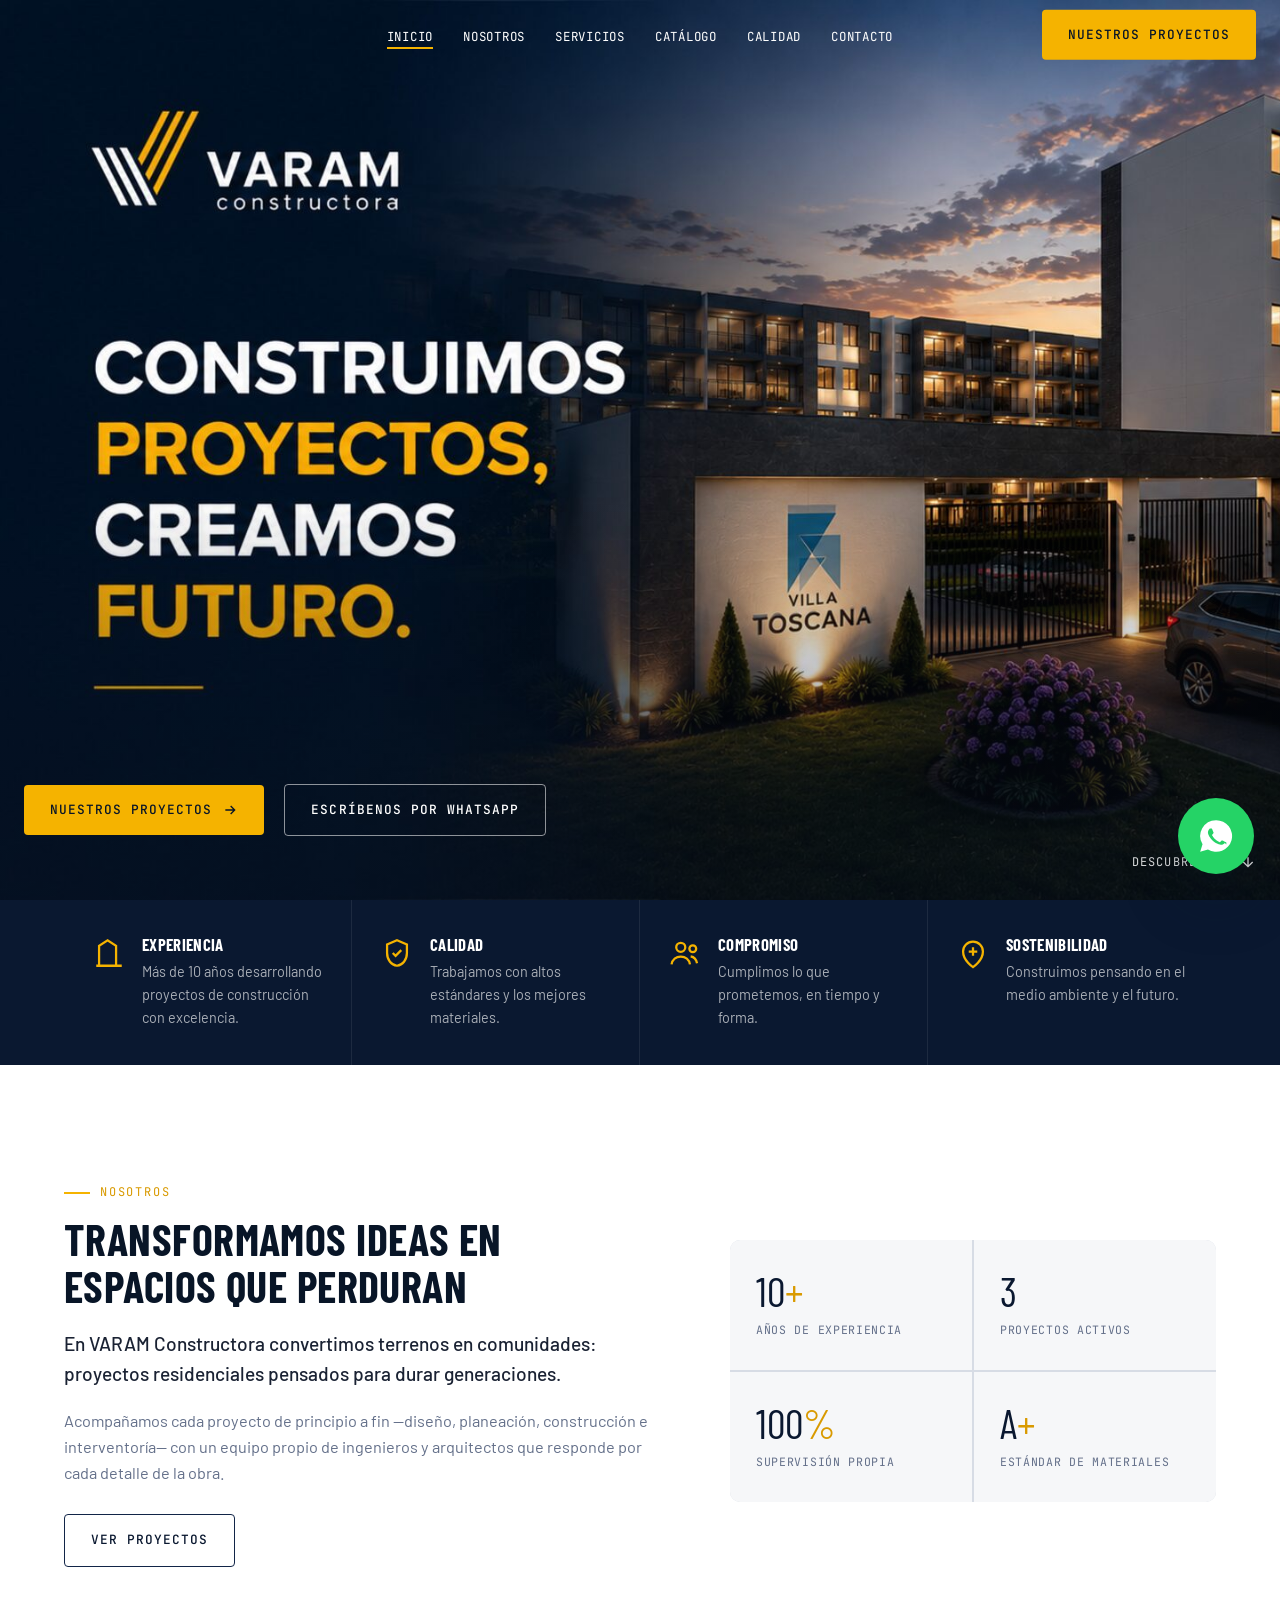
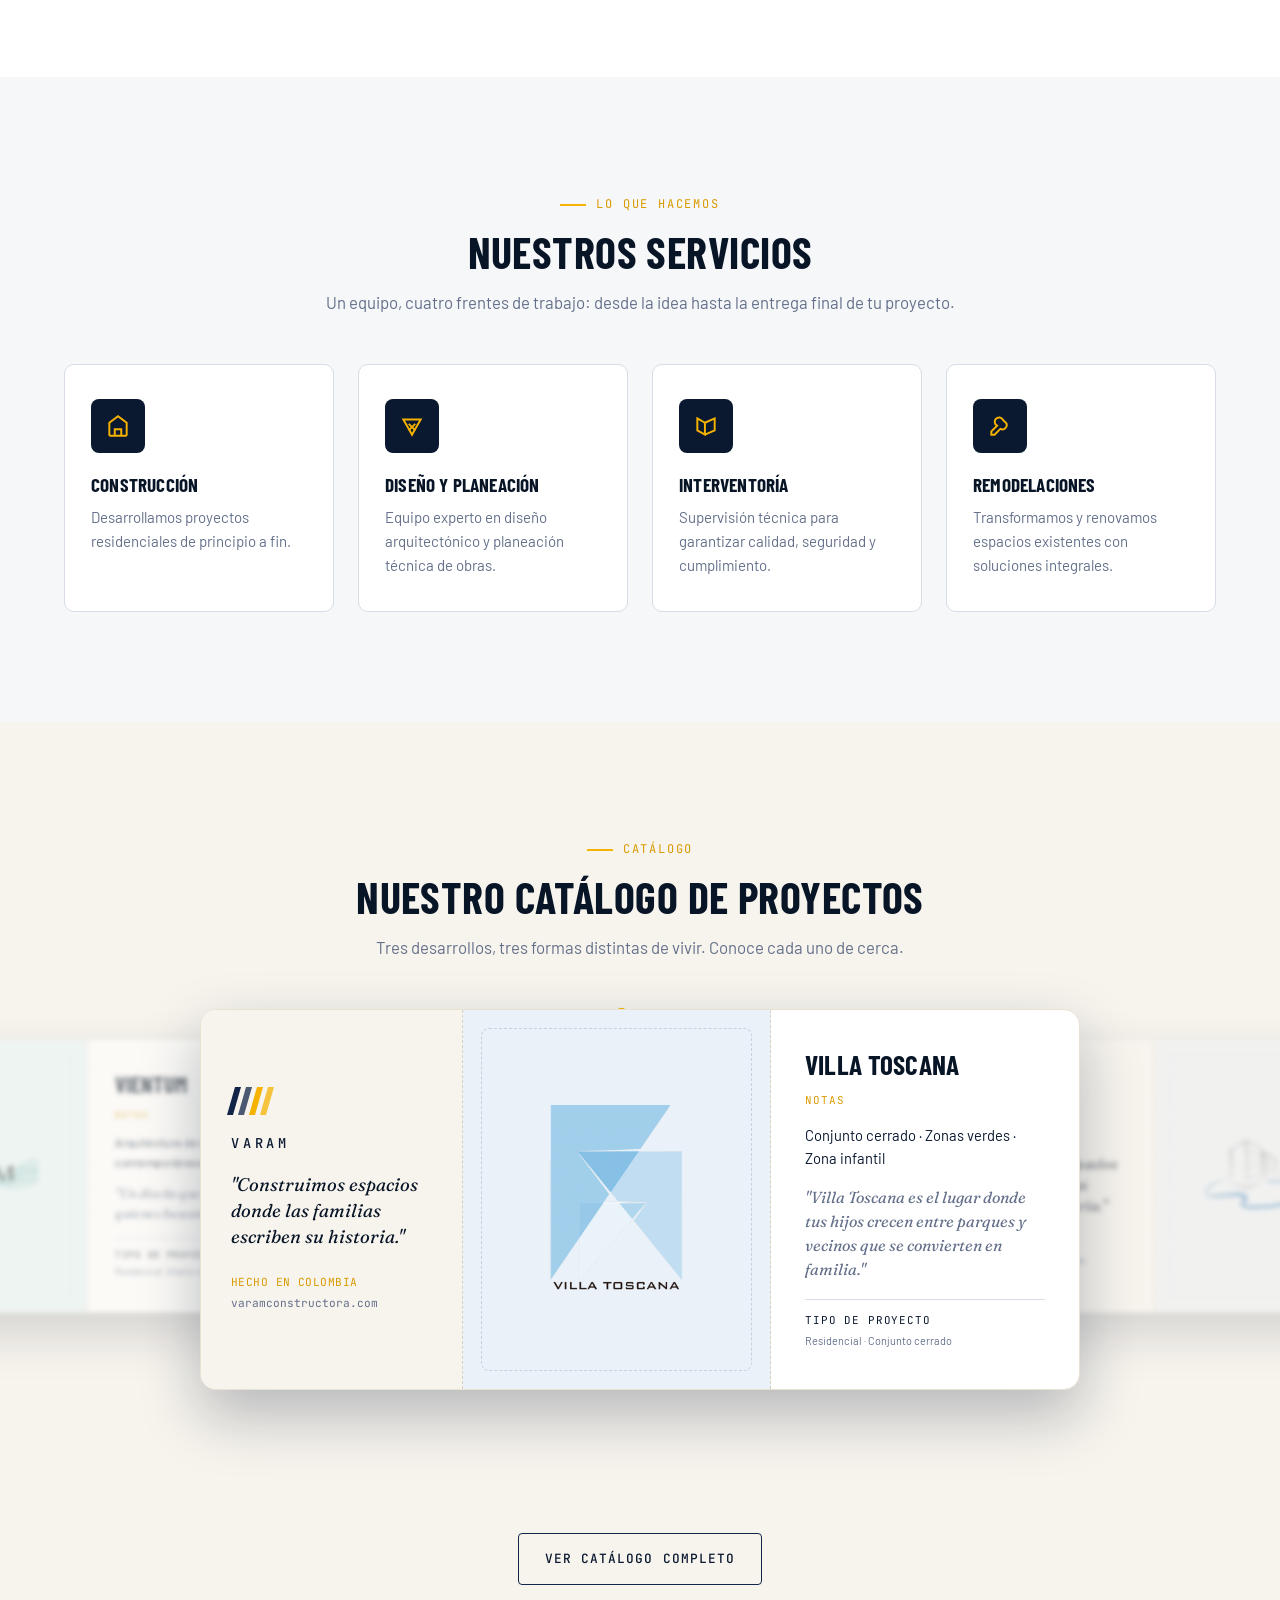
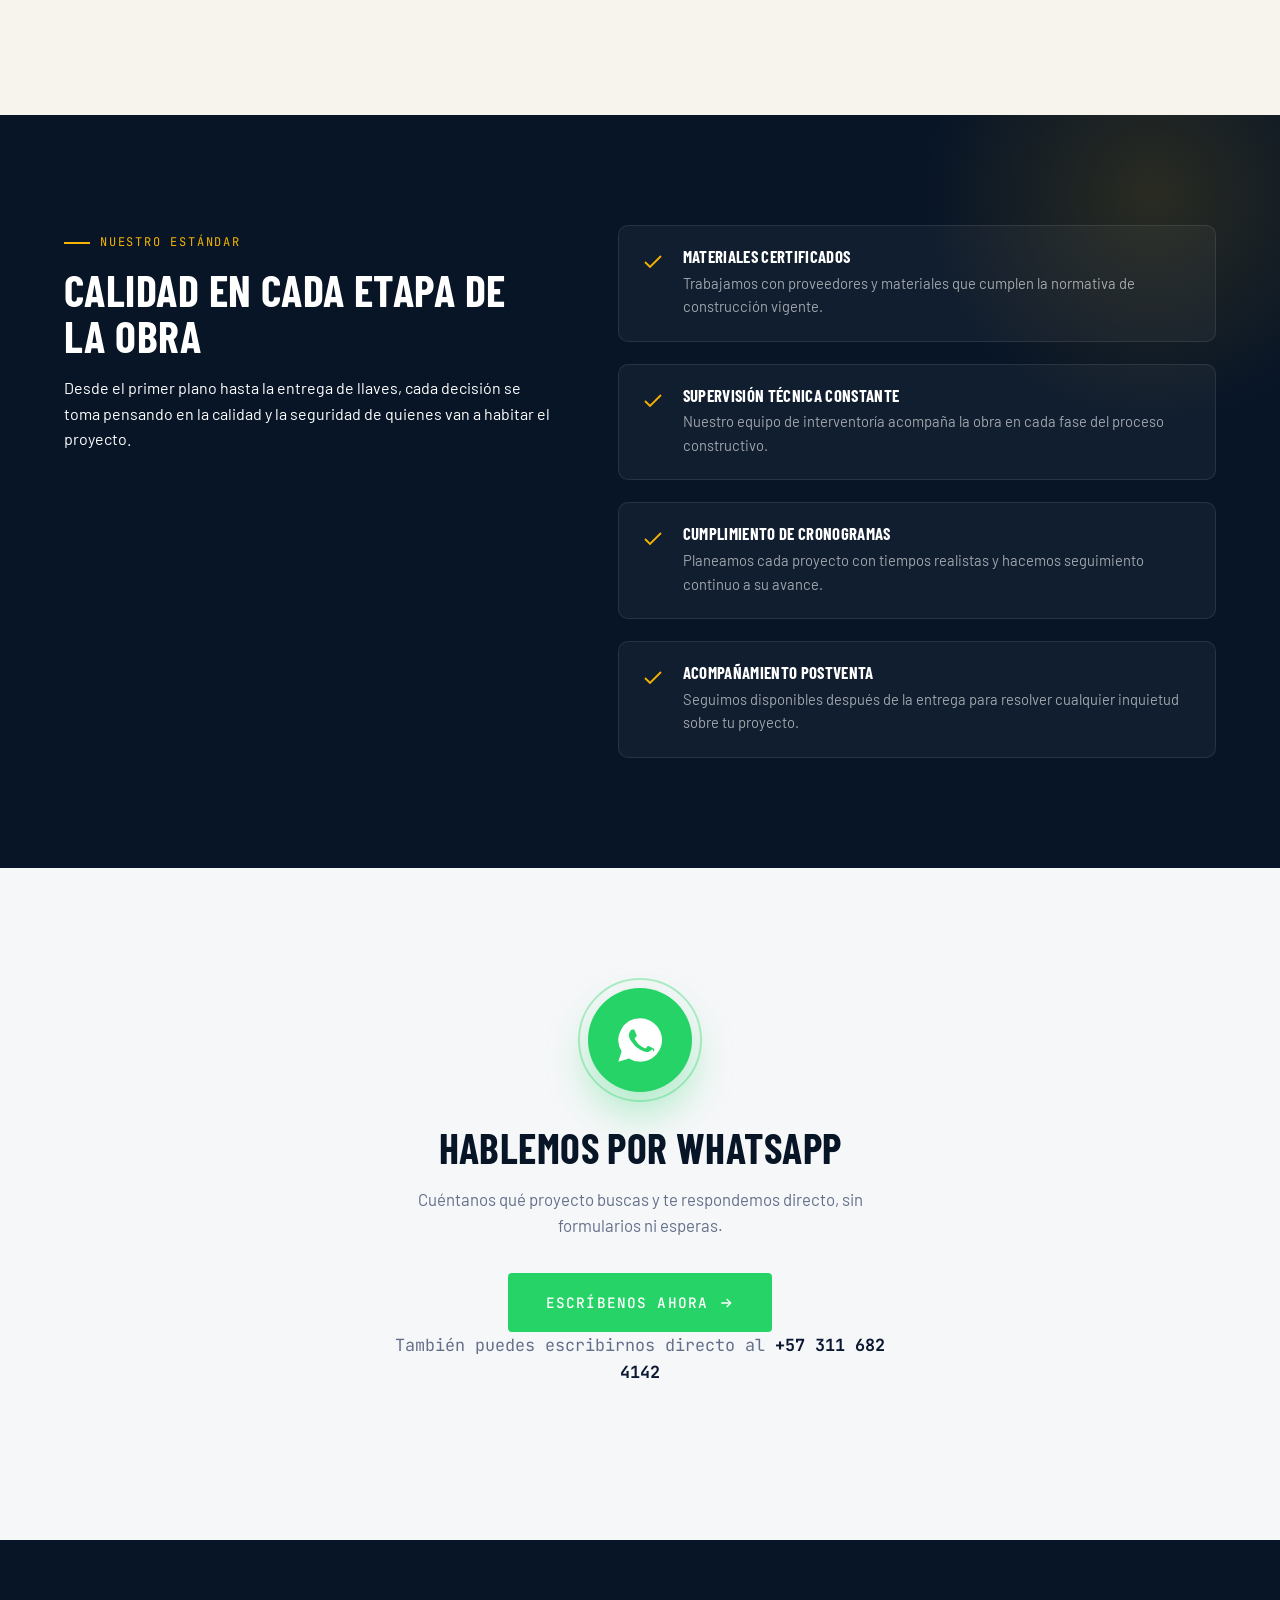
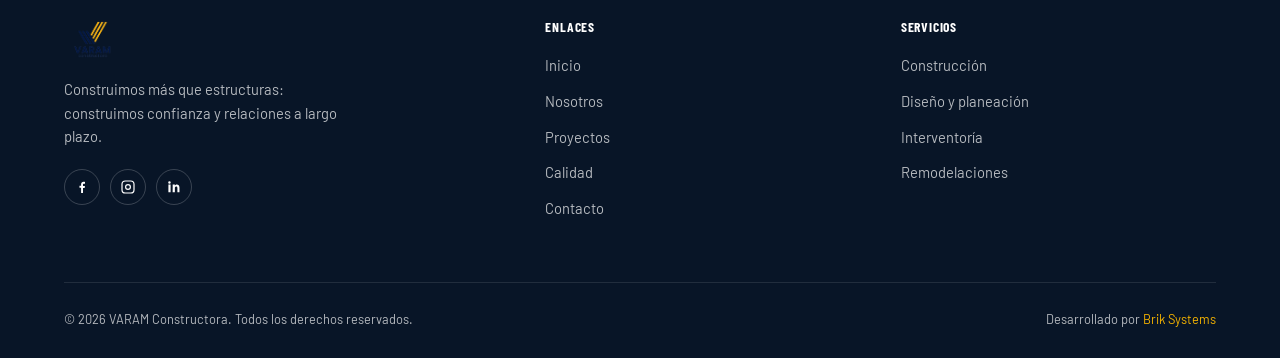
==== commit 96b2f9e6: "Add files via upload" ====
--- a/index.html
+++ b/index.html
@@ -4,12 +4,11 @@
 <meta charset="UTF-8">
 <meta name="viewport" content="width=device-width, initial-scale=1.0">
 <title>VARAM Constructora | Construimos proyectos, creamos futuro</title>
-<meta name="description" content="VARAM Constructora: más de 10 años desarrollando proyectos residenciales, comerciales e industriales en Colombia. Conoce Villa Toscana, Barlovento y Vientum.">
-
-<!-- Tipografías -->
+<meta name="description" content="VARAM Constructora: más de 10 años desarrollando proyectos residenciales en Colombia. Conoce Villa Toscana, Barlovento y Vientum.">
+
 <link rel="preconnect" href="https://fonts.googleapis.com">
 <link rel="preconnect" href="https://fonts.gstatic.com" crossorigin>
-<link href="https://fonts.googleapis.com/css2?family=Barlow+Condensed:wght@600;700;800&family=Barlow:wght@400;500;600&family=JetBrains+Mono:wght@400;500&display=swap" rel="stylesheet">
+<link href="https://fonts.googleapis.com/css2?family=Barlow+Condensed:wght@600;700;800&family=Barlow:wght@400;500;600&family=Fraunces:ital@1&family=JetBrains+Mono:wght@400;500&display=swap" rel="stylesheet">
 
 <link rel="icon" href="images/logo-varam.png">
 <link rel="stylesheet" href="css/styles.css">
@@ -17,24 +16,20 @@
 <body>
 
 <!-- =========================================================
-     HEADER / NAV
+     HEADER / NAV — flotante y transparente sobre el hero
      ========================================================= -->
 <header class="header" id="header">
   <div class="header__inner">
-    <a href="#inicio" class="header__logo">
-      <img src="images/logo-varam.png" alt="VARAM Constructora">
-    </a>
-
     <nav class="nav" id="nav">
       <ul class="nav__links">
         <li><a href="#inicio" class="is-active">Inicio</a></li>
         <li><a href="#nosotros">Nosotros</a></li>
-        <li><a href="#proyectos">Proyectos</a></li>
         <li><a href="#servicios">Servicios</a></li>
+        <li><a href="#catalogo">Catálogo</a></li>
         <li><a href="#calidad">Calidad</a></li>
         <li><a href="#contacto">Contacto</a></li>
       </ul>
-      <a href="#contacto" class="btn btn-primary">Cotiza tu proyecto</a>
+      <a href="proyectos.html" target="_blank" rel="noopener" class="btn btn-primary">Nuestros proyectos</a>
     </nav>
 
     <button class="nav__toggle" id="navToggle" aria-label="Abrir menú" aria-expanded="false" aria-controls="nav">
@@ -50,11 +45,11 @@
   <h1 class="sr-only">VARAM Constructora — Construimos proyectos, creamos futuro</h1>
   <div class="hero__content">
     <div class="hero__actions">
-      <a href="#proyectos" class="btn btn-primary">
-        Conoce nuestros proyectos
+      <a href="proyectos.html" target="_blank" rel="noopener" class="btn btn-primary">
+        Nuestros proyectos
         <svg viewBox="0 0 24 24" fill="none" stroke="currentColor" stroke-width="2"><path d="M5 12h14M13 6l6 6-6 6"/></svg>
       </a>
-      <a href="#nosotros" class="btn btn-outline">Conoce más</a>
+      <a href="#" class="btn btn-outline" data-wa="home" target="_blank" rel="noopener" id="waHeroBtn">Escríbenos por WhatsApp</a>
     </div>
   </div>
   <a href="#nosotros" class="hero__scroll" style="position:absolute; right:24px; bottom:28px; z-index:2;">
@@ -107,9 +102,9 @@
     <div class="nosotros__text reveal">
       <span class="eyebrow">Nosotros</span>
       <h2 style="font-size:clamp(2rem,4vw,2.75rem); color:var(--navy-900); margin-bottom:20px;">Transformamos ideas en espacios que perduran</h2>
-      <p>En VARAM Constructora convertimos terrenos en comunidades: proyectos residenciales, comerciales e industriales pensados para durar generaciones.</p>
+      <p>En VARAM Constructora convertimos terrenos en comunidades: proyectos residenciales pensados para durar generaciones.</p>
       <p>Acompañamos cada proyecto de principio a fin —diseño, planeación, construcción e interventoría— con un equipo propio de ingenieros y arquitectos que responde por cada detalle de la obra.</p>
-      <a href="#proyectos" class="btn btn-outline-navy" style="margin-top:10px;">Ver proyectos</a>
+      <a href="proyectos.html" target="_blank" rel="noopener" class="btn btn-outline-navy" style="margin-top:10px;">Ver proyectos</a>
     </div>
 
     <div class="nosotros__stats reveal">
@@ -150,7 +145,7 @@
           <svg viewBox="0 0 24 24" fill="none" stroke="currentColor" stroke-width="1.8"><path d="M4 21V9l8-6 8 6v12"/><path d="M9 21v-6h6v6M4 21h16"/></svg>
         </div>
         <h3>Construcción</h3>
-        <p>Desarrollamos proyectos residenciales, comerciales e industriales de principio a fin.</p>
+        <p>Desarrollamos proyectos residenciales de principio a fin.</p>
       </div>
 
       <div class="service-card reveal">
@@ -181,107 +176,97 @@
 </section>
 
 <!-- =========================================================
-     PROYECTOS
-     ========================================================= -->
-<section class="proyectos" id="proyectos">
+     CATÁLOGO — carrusel de proyectos
+     ========================================================= -->
+<section class="catalogo" id="catalogo">
   <div class="container">
-    <div class="section-head reveal">
-      <span class="eyebrow">Portafolio</span>
-      <h2>Proyectos que nos representan</h2>
-      <p>Cada proyecto refleja nuestro compromiso con la calidad, el diseño y la satisfacción de nuestros clientes.</p>
-    </div>
-
-    <!-- Villa Toscana -->
-    <article class="proyecto" data-project="villa-toscana">
-      <div class="proyecto__media reveal">
-        <div class="proyecto__main-img">
-          <img src="images/villa-toscana-aerea.jpg" alt="Vista aérea del conjunto residencial Villa Toscana" data-main-img>
-        </div>
-        <div class="proyecto__thumbs">
-          <button type="button" class="is-active" data-img="images/villa-toscana-aerea.jpg" aria-label="Vista aérea">
-            <img src="images/villa-toscana-aerea.jpg" alt="">
-          </button>
-          <button type="button" data-img="images/villa-toscana-entrada.jpg" aria-label="Portería y acceso">
-            <img src="images/villa-toscana-entrada.jpg" alt="">
-          </button>
-          <button type="button" data-img="images/villa-toscana-zona-social.jpg" aria-label="Zona social">
-            <img src="images/villa-toscana-zona-social.jpg" alt="">
-          </button>
-        </div>
-      </div>
-
-      <div class="proyecto__info reveal">
-        <img src="images/logo-villa-toscana.png" alt="Villa Toscana" class="proyecto__logo">
-        <span class="proyecto__tag">Proyecto residencial · Conjunto cerrado</span>
-        <h3>Villa Toscana</h3>
-        <p>Un conjunto residencial pensado para la vida en familia: torres de apartamentos rodeadas de zonas verdes, acceso controlado y espacios de recreación para todas las edades.</p>
-        <div class="proyecto__features">
-          <span>Acceso controlado</span>
-          <span>Zona infantil</span>
-          <span>Zonas comunes</span>
-          <span>Parqueaderos</span>
-        </div>
-        <a href="#contacto" class="btn btn-outline-navy">Más información</a>
-      </div>
-    </article>
-
-    <!-- Barlovento -->
-    <article class="proyecto" data-project="barlovento">
-      <div class="proyecto__media reveal">
-        <div class="proyecto__main-img">
-          <img src="images/barlovento-torre.jpg" alt="Torres residenciales Barlovento al atardecer" data-main-img>
-        </div>
-        <div class="proyecto__thumbs">
-          <button type="button" class="is-active" data-img="images/barlovento-torre.jpg" aria-label="Torre principal">
-            <img src="images/barlovento-torre.jpg" alt="">
-          </button>
-          <button type="button" data-img="images/barlovento-fachada.jpg" aria-label="Fachada lateral">
-            <img src="images/barlovento-fachada.jpg" alt="">
-          </button>
-        </div>
-      </div>
-
-      <div class="proyecto__info reveal">
-        <img src="images/logo-barlovento.png" alt="Barlovento" class="proyecto__logo">
-        <span class="proyecto__tag">Proyecto residencial · Torres en altura</span>
-        <h3>Barlovento</h3>
-        <p>Torres residenciales de gran altura con balcones panorámicos, acabados contemporáneos y una ubicación privilegiada para quienes buscan vivir en las alturas.</p>
-        <div class="proyecto__features">
-          <span>Torres en altura</span>
-          <span>Balcones panorámicos</span>
-          <span>Portería 24/7</span>
-          <span>Diseño moderno</span>
-        </div>
-        <a href="#contacto" class="btn btn-outline-navy">Más información</a>
-      </div>
-    </article>
-
-    <!-- Vientum -->
-    <article class="proyecto" data-project="vientum">
-      <div class="proyecto__media reveal">
-        <div class="proyecto__main-img">
-          <img src="images/vientum-fachada.jpg" alt="Fachada contemporánea del proyecto Vientum" data-main-img>
-        </div>
-        <div class="proyecto__thumbs">
-          <button type="button" class="is-active" data-img="images/vientum-fachada.jpg" aria-label="Fachada principal">
-            <img src="images/vientum-fachada.jpg" alt="">
-          </button>
-        </div>
-      </div>
-
-      <div class="proyecto__info reveal">
-        <img src="images/logo-vientum.png" alt="Vientum" class="proyecto__logo">
-        <span class="proyecto__tag">Proyecto residencial · Arquitectura contemporánea</span>
-        <h3>Vientum</h3>
-        <p>Un desarrollo de autor con volúmenes limpios, acentos en madera y una propuesta arquitectónica que se distingue dentro de su entorno.</p>
-        <div class="proyecto__features">
-          <span>Arquitectura de autor</span>
-          <span>Balcones privados</span>
-          <span>Fachada contemporánea</span>
-        </div>
-        <a href="#contacto" class="btn btn-outline-navy">Más información</a>
-      </div>
-    </article>
+    <div class="section-head center reveal">
+      <span class="eyebrow" style="justify-content:center;">Catálogo</span>
+      <h2>Nuestro catálogo de proyectos</h2>
+      <p>Tres desarrollos, tres formas distintas de vivir. Conoce cada uno de cerca.</p>
+    </div>
+
+    <div class="carousel reveal" id="catalogoCarousel">
+      <div class="carousel__track">
+
+        <!-- Villa Toscana -->
+        <div class="carousel__slide" data-index="0">
+          <div class="slide-card">
+            <div class="slide-card__brand">
+              <div class="stripe-mark"><span></span><span></span><span></span><span></span></div>
+              <span class="brand-name">VARAM</span>
+              <p class="brand-quote">"Construimos espacios donde las familias escriben su historia."</p>
+              <div class="brand-foot">Hecho en Colombia<span>varamconstructora.com</span></div>
+            </div>
+            <div class="slide-card__logo-frame" style="background:#eaf1f8;">
+              <img src="images/logo-villa-toscana.png" alt="Logo Villa Toscana">
+            </div>
+            <div class="slide-card__info">
+              <h3>Villa Toscana</h3>
+              <span class="notes-label">Notas</span>
+              <span class="notes-value">Conjunto cerrado · Zonas verdes · Zona infantil</span>
+              <p class="info-quote">"Villa Toscana es el lugar donde tus hijos crecen entre parques y vecinos que se convierten en familia."</p>
+              <div class="info-foot">Tipo de proyecto<span>Residencial · Conjunto cerrado</span></div>
+            </div>
+          </div>
+        </div>
+
+        <!-- Barlovento -->
+        <div class="carousel__slide" data-index="1">
+          <div class="slide-card">
+            <div class="slide-card__brand">
+              <div class="stripe-mark"><span></span><span></span><span></span><span></span></div>
+              <span class="brand-name">VARAM</span>
+              <p class="brand-quote">"Construimos espacios donde las familias escriben su historia."</p>
+              <div class="brand-foot">Hecho en Colombia<span>varamconstructora.com</span></div>
+            </div>
+            <div class="slide-card__logo-frame" style="background:#edeff3;">
+              <img src="images/logo-barlovento.png" alt="Logo Barlovento">
+            </div>
+            <div class="slide-card__info">
+              <h3>Barlovento</h3>
+              <span class="notes-label">Notas</span>
+              <span class="notes-value">Torres en altura · Balcones panorámicos · Portería 24/7</span>
+              <p class="info-quote">"Vivir en las alturas, con la ciudad entera frente a tu balcón."</p>
+              <div class="info-foot">Tipo de proyecto<span>Residencial · Torres en altura</span></div>
+            </div>
+          </div>
+        </div>
+
+        <!-- Vientum -->
+        <div class="carousel__slide" data-index="2">
+          <div class="slide-card">
+            <div class="slide-card__brand">
+              <div class="stripe-mark"><span></span><span></span><span></span><span></span></div>
+              <span class="brand-name">VARAM</span>
+              <p class="brand-quote">"Construimos espacios donde las familias escriben su historia."</p>
+              <div class="brand-foot">Hecho en Colombia<span>varamconstructora.com</span></div>
+            </div>
+            <div class="slide-card__logo-frame" style="background:#e7f5f5;">
+              <img src="images/logo-vientum.png" alt="Logo Vientum">
+            </div>
+            <div class="slide-card__info">
+              <h3>Vientum</h3>
+              <span class="notes-label">Notas</span>
+              <span class="notes-value">Arquitectura de autor · Acabados contemporáneos</span>
+              <p class="info-quote">"Un diseño que se distingue, para quienes buscan algo distinto."</p>
+              <div class="info-foot">Tipo de proyecto<span>Residencial · Diseño contemporáneo</span></div>
+            </div>
+          </div>
+        </div>
+
+      </div>
+
+      <div class="carousel__dots" id="carouselDots">
+        <button data-slide="0" class="is-active" aria-label="Ver Villa Toscana"></button>
+        <button data-slide="1" aria-label="Ver Barlovento"></button>
+        <button data-slide="2" aria-label="Ver Vientum"></button>
+      </div>
+    </div>
+
+    <div style="text-align:center; margin-top:44px;" class="reveal">
+      <a href="proyectos.html" target="_blank" rel="noopener" class="btn btn-outline-navy">Ver catálogo completo</a>
+    </div>
   </div>
 </section>
 
@@ -330,106 +315,20 @@
 </section>
 
 <!-- =========================================================
-     CTA BANNER
-     ========================================================= -->
-<section class="cta-banner">
-  <div class="container cta-banner__inner">
-    <h2>¿Tienes un proyecto en mente? Hablemos de tu idea y convirtámosla en una realidad.</h2>
-    <a href="#contacto" class="btn btn-primary">
-      Contáctanos
+     WHATSAPP CTA — foco principal de contacto
+     ========================================================= -->
+<section class="whatsapp-cta" id="contacto">
+  <div class="container">
+    <div class="whatsapp-cta__icon">
+      <svg viewBox="0 0 24 24" fill="currentColor"><path d="M12 2a10 10 0 00-8.5 15.2L2 22l4.9-1.5A10 10 0 1012 2zm5.6 14.2c-.2.6-1.3 1.2-1.8 1.3-.5.1-1 .1-3.2-.8-2.7-1.1-4.4-3.9-4.6-4.1-.1-.2-1.1-1.5-1.1-2.8s.7-2 .9-2.3c.2-.2.5-.3.7-.3h.5c.2 0 .4 0 .6.5.2.5.7 1.8.8 1.9.1.2.1.3 0 .5-.1.2-.1.3-.3.5l-.4.5c-.1.2-.3.3-.1.6.2.3.9 1.5 1.9 2.4 1.3 1.2 2.4 1.5 2.7 1.7.3.2.5.1.6-.1l.6-.7c.2-.3.4-.2.7-.1.3.1 1.6.8 1.9.9.3.1.5.2.5.3.1.2.1.7-.1 1.3z"/></svg>
+    </div>
+    <h2>Hablemos por WhatsApp</h2>
+    <p>Cuéntanos qué proyecto buscas y te respondemos directo, sin formularios ni esperas.</p>
+    <a href="#" data-wa="home" target="_blank" rel="noopener" class="btn btn-whatsapp" id="waCtaBtn">
+      Escríbenos ahora
       <svg viewBox="0 0 24 24" fill="none" stroke="currentColor" stroke-width="2"><path d="M5 12h14M13 6l6 6-6 6"/></svg>
     </a>
-  </div>
-</section>
-
-<!-- =========================================================
-     CONTACTO
-     ========================================================= -->
-<section class="contacto" id="contacto">
-  <div class="container">
-    <div class="section-head reveal">
-      <span class="eyebrow">Contacto</span>
-      <h2>Hablemos de tu proyecto</h2>
-      <p>Cuéntanos qué tienes en mente y te contactaremos en menos de 24 horas hábiles.</p>
-    </div>
-
-    <div class="contacto__grid">
-      <div class="contacto__info reveal">
-        <h3>Información de contacto</h3>
-
-        <div class="contacto__item">
-          <svg viewBox="0 0 24 24" fill="none" stroke="currentColor" stroke-width="1.8"><path d="M22 16.9v3a2 2 0 01-2.2 2 19.8 19.8 0 01-8.6-3.1 19.5 19.5 0 01-6-6A19.8 19.8 0 012.1 4.2 2 2 0 014.1 2h3a2 2 0 012 1.7c.1.9.3 1.8.6 2.7a2 2 0 01-.5 2.1L8 9.7a16 16 0 006 6l1.2-1.2a2 2 0 012.1-.5c.9.3 1.8.5 2.7.6a2 2 0 011.7 2z"/></svg>
-          <div>
-            <strong>Teléfono</strong>
-            +57 300 123 4567
-          </div>
-        </div>
-
-        <div class="contacto__item">
-          <svg viewBox="0 0 24 24" fill="none" stroke="currentColor" stroke-width="1.8"><path d="M4 4h16v16H4z"/><path d="M22 6l-10 7L2 6"/></svg>
-          <div>
-            <strong>Correo</strong>
-            info@varamconstructora.com
-          </div>
-        </div>
-
-        <div class="contacto__item">
-          <svg viewBox="0 0 24 24" fill="none" stroke="currentColor" stroke-width="1.8"><path d="M21 10c0 6-9 12-9 12s-9-6-9-12a9 9 0 1118 0z"/><circle cx="12" cy="10" r="3"/></svg>
-          <div>
-            <strong>Oficina</strong>
-            Carrera 45 # 123 - 45, Medellín, Colombia
-          </div>
-        </div>
-
-        <div class="contacto__social">
-          <a href="#" aria-label="Facebook"><svg viewBox="0 0 24 24" fill="currentColor"><path d="M13.5 21v-7.5H16l.4-3H13.5V8.4c0-.87.24-1.46 1.5-1.46H16.5V4.35c-.26-.03-1.16-.1-2.2-.1-2.18 0-3.67 1.33-3.67 3.77v2.1H8.2v3h2.43V21h2.87z"/></svg></a>
-          <a href="#" aria-label="Instagram"><svg viewBox="0 0 24 24" fill="none" stroke="currentColor" stroke-width="1.8"><rect x="3" y="3" width="18" height="18" rx="5"/><circle cx="12" cy="12" r="3.6"/><circle cx="17.2" cy="6.8" r="0.6" fill="currentColor" stroke="none"/></svg></a>
-          <a href="#" aria-label="LinkedIn"><svg viewBox="0 0 24 24" fill="currentColor"><path d="M6.9 8.4H3.6V20h3.3V8.4zM5.2 3.5a1.9 1.9 0 100 3.8 1.9 1.9 0 000-3.8zM20.4 20h-3.3v-6.2c0-1.5-.5-2.5-1.8-2.5-1 0-1.6.7-1.9 1.3-.1.2-.1.6-.1.9V20H10s.1-10.5 0-11.6h3.3v1.6c.4-.7 1.2-1.7 3-1.7 2.2 0 3.9 1.4 3.9 4.5V20z"/></svg></a>
-        </div>
-      </div>
-
-      <form class="form reveal" id="contactForm">
-        <div class="form__row">
-          <div class="field">
-            <label for="nombre">Nombre completo</label>
-            <input type="text" id="nombre" name="nombre" placeholder="Tu nombre" required>
-          </div>
-          <div class="field">
-            <label for="telefono">Teléfono</label>
-            <input type="tel" id="telefono" name="telefono" placeholder="300 000 0000" required>
-          </div>
-        </div>
-
-        <div class="field">
-          <label for="correo">Correo electrónico</label>
-          <input type="email" id="correo" name="correo" placeholder="tucorreo@ejemplo.com" required>
-        </div>
-
-        <div class="field">
-          <label for="proyecto">Proyecto de interés</label>
-          <select id="proyecto" name="proyecto">
-            <option value="general">Consulta general</option>
-            <option value="villa-toscana">Villa Toscana</option>
-            <option value="barlovento">Barlovento</option>
-            <option value="vientum">Vientum</option>
-          </select>
-        </div>
-
-        <div class="field">
-          <label for="mensaje">Mensaje</label>
-          <textarea id="mensaje" name="mensaje" placeholder="Cuéntanos qué tienes en mente..." required></textarea>
-        </div>
-
-        <button type="submit" class="btn btn-primary form__submit">Enviar mensaje</button>
-
-        <div class="form__success" id="formSuccess">
-          <svg viewBox="0 0 24 24" fill="none" stroke="currentColor" stroke-width="2"><path d="M20 6L9 17l-5-5"/></svg>
-          ¡Gracias! Hemos recibido tu mensaje y te contactaremos pronto.
-        </div>
-
-        <p class="form__note">Este formulario aún no está conectado a un servidor de correo — más abajo te explico cómo activarlo.</p>
-      </form>
-    </div>
+    <p class="whatsapp-cta__number">También puedes escribirnos directo al <strong>+57 311 682 4142</strong></p>
   </div>
 </section>
 
@@ -454,7 +353,7 @@
         <ul>
           <li><a href="#inicio">Inicio</a></li>
           <li><a href="#nosotros">Nosotros</a></li>
-          <li><a href="#proyectos">Proyectos</a></li>
+          <li><a href="proyectos.html" target="_blank" rel="noopener">Proyectos</a></li>
           <li><a href="#calidad">Calidad</a></li>
           <li><a href="#contacto">Contacto</a></li>
         </ul>
@@ -469,25 +368,16 @@
           <li><a href="#servicios">Remodelaciones</a></li>
         </ul>
       </div>
-
-      <div class="footer__contact">
-        <h4>Contacto</h4>
-        <ul>
-          <li><svg viewBox="0 0 24 24" fill="none" stroke="currentColor" stroke-width="1.8"><path d="M22 16.9v3a2 2 0 01-2.2 2 19.8 19.8 0 01-8.6-3.1 19.5 19.5 0 01-6-6A19.8 19.8 0 012.1 4.2 2 2 0 014.1 2h3a2 2 0 012 1.7c.1.9.3 1.8.6 2.7a2 2 0 01-.5 2.1L8 9.7a16 16 0 006 6l1.2-1.2a2 2 0 012.1-.5c.9.3 1.8.5 2.7.6a2 2 0 011.7 2z"/></svg> +57 300 123 4567</li>
-          <li><svg viewBox="0 0 24 24" fill="none" stroke="currentColor" stroke-width="1.8"><path d="M4 4h16v16H4z"/><path d="M22 6l-10 7L2 6"/></svg> info@varamconstructora.com</li>
-          <li><svg viewBox="0 0 24 24" fill="none" stroke="currentColor" stroke-width="1.8"><path d="M21 10c0 6-9 12-9 12s-9-6-9-12a9 9 0 1118 0z"/><circle cx="12" cy="10" r="3"/></svg> Carrera 45 # 123 - 45, Medellín</li>
-        </ul>
-      </div>
     </div>
 
     <div class="footer__bottom">
       <p>© 2026 VARAM Constructora. Todos los derechos reservados.</p>
-      <p>Diseño y desarrollo por <a href="#">Brik Systems</a></p>
+      <p>Desarrollado por <a href="#">Brik Systems</a></p>
     </div>
   </div>
 </footer>
 
-<a href="https://wa.me/573001234567" class="whatsapp-float" target="_blank" rel="noopener" aria-label="Escríbenos por WhatsApp">
+<a href="#" class="whatsapp-float" data-wa="home" target="_blank" rel="noopener" id="waFloat" aria-label="Escríbenos por WhatsApp">
   <svg viewBox="0 0 24 24" fill="currentColor"><path d="M12 2a10 10 0 00-8.5 15.2L2 22l4.9-1.5A10 10 0 1012 2zm5.6 14.2c-.2.6-1.3 1.2-1.8 1.3-.5.1-1 .1-3.2-.8-2.7-1.1-4.4-3.9-4.6-4.1-.1-.2-1.1-1.5-1.1-2.8s.7-2 .9-2.3c.2-.2.5-.3.7-.3h.5c.2 0 .4 0 .6.5.2.5.7 1.8.8 1.9.1.2.1.3 0 .5-.1.2-.1.3-.3.5l-.4.5c-.1.2-.3.3-.1.6.2.3.9 1.5 1.9 2.4 1.3 1.2 2.4 1.5 2.7 1.7.3.2.5.1.6-.1l.6-.7c.2-.3.4-.2.7-.1.3.1 1.6.8 1.9.9.3.1.5.2.5.3.1.2.1.7-.1 1.3z"/></svg>
 </a>
 
--- a/css/styles.css
+++ b/css/styles.css
@@ -1,11 +1,9 @@
 /* =========================================================
    VARAM CONSTRUCTORA — hoja de estilos principal
-   Paleta extraída de la plantilla: azul marino + dorado
    ========================================================= */
 
 /* ---- 1. Variables globales (tokens de diseño) ---- */
 :root {
-  /* Colores */
   --navy-900: #081527;
   --navy-800: #0a1830;
   --navy-700: #122548;
@@ -13,34 +11,28 @@
   --gold-500: #f5b300;
   --gold-600: #d99a00;
   --cream: #f6f7f9;
+  --warm-cream: #f7f4ee;
   --white: #ffffff;
   --ink: #1a2233;
   --gray-500: #64708a;
   --gray-300: #d7dce5;
-
-  /* Tipografía */
+  --whatsapp: #25d366;
+  --whatsapp-dark: #1ebe5b;
+
   --font-display: "Barlow Condensed", sans-serif;
   --font-body: "Barlow", sans-serif;
   --font-mono: "JetBrains Mono", monospace;
-
-  /* Otros */
+  --font-quote: "Fraunces", serif;
+
   --radius: 10px;
   --shadow-soft: 0 10px 30px rgba(10, 24, 48, 0.08);
-  --shadow-strong: 0 20px 50px rgba(10, 24, 48, 0.25);
+  --shadow-strong: 0 25px 60px rgba(10, 24, 48, 0.28);
   --transition: 0.25s ease;
 }
 
 /* ---- 2. Reset básico ---- */
-* {
-  box-sizing: border-box;
-  margin: 0;
-  padding: 0;
-}
-
-html {
-  scroll-behavior: smooth;
-}
-
+* { box-sizing: border-box; margin: 0; padding: 0; }
+html { scroll-behavior: smooth; }
 body {
   font-family: var(--font-body);
   color: var(--ink);
@@ -48,28 +40,10 @@
   line-height: 1.6;
   overflow-x: hidden;
 }
-
-img {
-  max-width: 100%;
-  display: block;
-}
-
-a {
-  text-decoration: none;
-  color: inherit;
-}
-
-ul {
-  list-style: none;
-}
-
-button {
-  font-family: inherit;
-  cursor: pointer;
-  border: none;
-  background: none;
-}
-
+img { max-width: 100%; display: block; }
+a { text-decoration: none; color: inherit; }
+ul { list-style: none; }
+button { font-family: inherit; cursor: pointer; border: none; background: none; }
 h1, h2, h3, h4 {
   font-family: var(--font-display);
   font-weight: 700;
@@ -77,15 +51,8 @@
   text-transform: uppercase;
   letter-spacing: 0.01em;
 }
-
-.container {
-  width: 100%;
-  max-width: 1200px;
-  margin: 0 auto;
-  padding: 0 24px;
-}
-
-/* Respeta preferencia de reducir animaciones */
+.container { width: 100%; max-width: 1200px; margin: 0 auto; padding: 0 24px; }
+
 @media (prefers-reduced-motion: reduce) {
   html { scroll-behavior: auto; }
   *, *::before, *::after {
@@ -94,990 +61,387 @@
   }
 }
 
-/* Foco visible para accesibilidad de teclado */
-a:focus-visible,
-button:focus-visible,
-input:focus-visible,
-textarea:focus-visible,
-select:focus-visible {
+a:focus-visible, button:focus-visible, input:focus-visible, textarea:focus-visible, select:focus-visible {
   outline: 3px solid var(--gold-500);
   outline-offset: 2px;
 }
 
-/* Texto solo para lectores de pantalla */
 .sr-only {
-  position: absolute;
-  width: 1px;
-  height: 1px;
-  padding: 0;
-  margin: -1px;
-  overflow: hidden;
-  clip: rect(0, 0, 0, 0);
-  white-space: nowrap;
-  border: 0;
+  position: absolute; width: 1px; height: 1px; padding: 0; margin: -1px;
+  overflow: hidden; clip: rect(0, 0, 0, 0); white-space: nowrap; border: 0;
 }
 
 /* ---- 3. Utilidades ---- */
 .eyebrow {
-  display: inline-flex;
-  align-items: center;
-  gap: 10px;
-  font-family: var(--font-mono);
-  font-size: 0.75rem;
-  letter-spacing: 0.15em;
-  text-transform: uppercase;
-  color: var(--gold-600);
-  margin-bottom: 14px;
-}
-
-.eyebrow::before {
-  content: "";
-  width: 26px;
-  height: 2px;
-  background: var(--gold-500);
-  display: inline-block;
-}
-
-.section-head {
-  max-width: 640px;
-  margin-bottom: 48px;
-}
-
-.section-head h2 {
-  font-size: clamp(2rem, 4vw, 2.75rem);
-  color: var(--navy-900);
-  margin-bottom: 14px;
-}
-
-.section-head p {
-  color: var(--gray-500);
-  font-size: 1.05rem;
-}
-
-.section-head.center {
-  margin-left: auto;
-  margin-right: auto;
-  text-align: center;
-}
+  display: inline-flex; align-items: center; gap: 10px;
+  font-family: var(--font-mono); font-size: 0.75rem; letter-spacing: 0.15em;
+  text-transform: uppercase; color: var(--gold-600); margin-bottom: 14px;
+}
+.eyebrow::before { content: ""; width: 26px; height: 2px; background: var(--gold-500); display: inline-block; }
+.eyebrow.on-dark { color: var(--gold-500); }
+
+.section-head { max-width: 640px; margin-bottom: 48px; }
+.section-head h2 { font-size: clamp(2rem, 4vw, 2.75rem); color: var(--navy-900); margin-bottom: 14px; }
+.section-head p { color: var(--gray-500); font-size: 1.05rem; }
+.section-head.center { margin-left: auto; margin-right: auto; text-align: center; }
 
 .btn {
-  display: inline-flex;
-  align-items: center;
-  gap: 10px;
-  font-family: var(--font-mono);
-  font-size: 0.8rem;
-  font-weight: 500;
-  letter-spacing: 0.08em;
-  text-transform: uppercase;
-  padding: 15px 26px;
-  border-radius: 4px;
-  transition: transform var(--transition), box-shadow var(--transition), background var(--transition);
+  display: inline-flex; align-items: center; gap: 10px;
+  font-family: var(--font-mono); font-size: 0.8rem; font-weight: 500;
+  letter-spacing: 0.08em; text-transform: uppercase; padding: 15px 26px;
+  border-radius: 4px; transition: transform var(--transition), box-shadow var(--transition), background var(--transition);
   white-space: nowrap;
 }
-
 .btn svg { width: 16px; height: 16px; flex-shrink: 0; }
-
-.btn-primary {
-  background: var(--gold-500);
-  color: var(--navy-900);
-}
-
-.btn-primary:hover {
-  background: var(--gold-600);
-  transform: translateY(-2px);
-  box-shadow: var(--shadow-soft);
-}
-
-.btn-outline {
-  border: 1.5px solid rgba(255, 255, 255, 0.5);
-  color: var(--white);
-}
-
-.btn-outline:hover {
-  background: rgba(255, 255, 255, 0.1);
-  border-color: var(--white);
-}
-
-.btn-outline-navy {
-  border: 1.5px solid var(--navy-700);
-  color: var(--navy-800);
-}
-
-.btn-outline-navy:hover {
-  background: var(--navy-800);
-  color: var(--white);
-}
-
-/* Franja diagonal — elemento de firma inspirado en el isotipo VARAM */
-.stripe-mark {
-  display: inline-flex;
-  gap: 5px;
-  height: 30px;
-}
-
-.stripe-mark span {
-  width: 6px;
-  height: 100%;
-  transform: skewX(-16deg);
-}
-
+.btn-primary { background: var(--gold-500); color: var(--navy-900); }
+.btn-primary:hover { background: var(--gold-600); transform: translateY(-2px); box-shadow: var(--shadow-soft); }
+.btn-outline { border: 1.5px solid rgba(255, 255, 255, 0.55); color: var(--white); }
+.btn-outline:hover { background: rgba(255, 255, 255, 0.12); border-color: var(--white); }
+.btn-outline-navy { border: 1.5px solid var(--navy-700); color: var(--navy-800); }
+.btn-outline-navy:hover { background: var(--navy-800); color: var(--white); }
+.btn-whatsapp { background: var(--whatsapp); color: var(--white); }
+.btn-whatsapp:hover { background: var(--whatsapp-dark); transform: translateY(-2px); box-shadow: var(--shadow-soft); }
+
+.stripe-mark { display: inline-flex; gap: 5px; height: 28px; }
+.stripe-mark span { width: 6px; height: 100%; transform: skewX(-16deg); }
 .stripe-mark span:nth-child(1) { background: var(--navy-700); }
 .stripe-mark span:nth-child(2) { background: var(--navy-700); opacity: 0.75; }
 .stripe-mark span:nth-child(3) { background: var(--gold-500); }
 .stripe-mark span:nth-child(4) { background: var(--gold-500); opacity: 0.75; }
 
-/* Animación de aparición al hacer scroll */
-.reveal {
-  opacity: 0;
-  transform: translateY(24px);
-  transition: opacity 0.7s ease, transform 0.7s ease;
-}
-
-.reveal.is-visible {
-  opacity: 1;
-  transform: translateY(0);
-}
-
-/* =========================================================
-   4. HEADER / NAV
+.reveal { opacity: 0; transform: translateY(24px); transition: opacity 0.7s ease, transform 0.7s ease; }
+.reveal.is-visible { opacity: 1; transform: translateY(0); }
+
+/* =========================================================
+   4. HEADER / NAV — transparente sobre el hero
    ========================================================= */
 .header {
-  position: fixed;
-  top: 0;
-  left: 0;
-  right: 0;
-  z-index: 500;
-  background: rgba(255, 255, 255, 0.97);
-  backdrop-filter: blur(6px);
-  transition: box-shadow var(--transition), padding var(--transition);
-}
-
+  position: fixed; top: 0; left: 0; right: 0; z-index: 500;
+  background: transparent;
+  transition: background var(--transition), box-shadow var(--transition), padding var(--transition);
+}
 .header.is-scrolled {
-  box-shadow: 0 6px 24px rgba(10, 24, 48, 0.08);
-}
+  background: rgba(8, 21, 39, 0.96);
+  backdrop-filter: blur(8px);
+  box-shadow: 0 6px 24px rgba(10, 24, 48, 0.18);
+}
+/* En páginas sin hero (como el catálogo) el header siempre es sólido */
+.header--static { background: var(--navy-900); position: sticky; }
 
 .header__inner {
-  display: flex;
-  align-items: center;
-  justify-content: space-between;
-  padding: 16px 24px;
-  max-width: 1280px;
-  margin: 0 auto;
-}
-
-.header__logo img {
-  height: 42px;
-  width: auto;
-}
-
-.nav {
-  display: flex;
-  align-items: center;
-  gap: 36px;
-}
-
-.nav__links {
-  display: flex;
-  gap: 30px;
-}
-
+  position: relative;
+  display: flex; align-items: center; justify-content: center;
+  padding: 22px 24px;
+  max-width: 1280px; margin: 0 auto;
+}
+
+.header__logo img { height: 38px; width: auto; }
+.header--static .header__inner { justify-content: space-between; }
+
+.nav { display: flex; align-items: center; gap: 36px; }
+.header:not(.header--static) .nav { width: 100%; max-width: 1000px; justify-content: center; }
+
+.nav__links { display: flex; gap: 30px; }
 .nav__links a {
-  font-family: var(--font-mono);
-  font-size: 0.78rem;
-  letter-spacing: 0.06em;
-  text-transform: uppercase;
-  color: var(--navy-800);
-  position: relative;
-  padding-bottom: 4px;
-}
-
+  font-family: var(--font-mono); font-size: 0.78rem; letter-spacing: 0.06em;
+  text-transform: uppercase; color: var(--white); position: relative; padding-bottom: 4px;
+}
 .nav__links a::after {
-  content: "";
-  position: absolute;
-  left: 0;
-  bottom: 0;
-  width: 0;
-  height: 2px;
-  background: var(--gold-500);
-  transition: width var(--transition);
-}
-
-.nav__links a:hover::after,
-.nav__links a.is-active::after {
-  width: 100%;
-}
+  content: ""; position: absolute; left: 0; bottom: 0; width: 0; height: 2px;
+  background: var(--gold-500); transition: width var(--transition);
+}
+.nav__links a:hover::after, .nav__links a.is-active::after { width: 100%; }
+
+.nav > .btn-primary {
+  position: absolute; right: 24px; top: 50%; transform: translateY(-50%);
+}
+.header--static .nav > .btn-primary { position: static; transform: none; }
 
 .nav__toggle {
-  display: none;
-  flex-direction: column;
-  gap: 5px;
-  padding: 6px;
-}
-
-.nav__toggle span {
-  width: 26px;
-  height: 2px;
-  background: var(--navy-900);
-  transition: transform var(--transition), opacity var(--transition);
-}
+  display: none; flex-direction: column; gap: 5px; padding: 6px;
+  position: absolute; right: 24px; top: 50%; transform: translateY(-50%);
+}
+.nav__toggle span { width: 26px; height: 2px; background: var(--white); transition: transform var(--transition), opacity var(--transition); }
 
 /* =========================================================
    5. HERO
    ========================================================= */
 .hero {
-  position: relative;
-  min-height: 100vh;
-  display: flex;
-  align-items: flex-end;
+  position: relative; min-height: 100vh; display: flex; align-items: flex-end;
   background-image: url("../images/hero-villa-toscana.jpg");
-  background-size: cover;
-  background-position: left center;
-  color: var(--white);
-}
-
+  background-size: cover; background-position: left center; color: var(--white);
+}
 .hero::after {
-  content: "";
-  position: absolute;
-  inset: 0;
+  content: ""; position: absolute; inset: 0;
   background: linear-gradient(0deg, rgba(8, 16, 32, 0.55) 0%, rgba(8, 16, 32, 0) 45%);
 }
-
-.hero__content {
-  position: relative;
-  z-index: 2;
-  width: 100%;
-  padding: 0 24px 64px;
-  max-width: 1280px;
-  margin: 0 auto;
-}
-
-.hero__actions {
-  display: flex;
-  align-items: center;
-  gap: 20px;
-  flex-wrap: wrap;
-}
-
+.hero__content { position: relative; z-index: 2; width: 100%; padding: 0 24px 64px; max-width: 1280px; margin: 0 auto; }
+.hero__actions { display: flex; align-items: center; gap: 20px; flex-wrap: wrap; }
 .hero__scroll {
-  display: inline-flex;
-  align-items: center;
-  gap: 10px;
-  font-family: var(--font-mono);
-  font-size: 0.75rem;
-  letter-spacing: 0.1em;
-  text-transform: uppercase;
-  color: rgba(255, 255, 255, 0.85);
-}
-
-.hero__scroll svg {
-  animation: bounce 1.8s infinite;
-}
-
-@keyframes bounce {
-  0%, 100% { transform: translateY(0); }
-  50% { transform: translateY(6px); }
-}
-
-/* =========================================================
-   6. TRUST BAR (franja de valores bajo el hero)
-   ========================================================= */
-.trust-bar {
-  background: var(--navy-800);
-  color: var(--white);
-}
-
-.trust-bar__grid {
-  display: grid;
-  grid-template-columns: repeat(4, 1fr);
-}
-
-.trust-item {
-  display: flex;
-  gap: 16px;
-  align-items: flex-start;
-  padding: 36px 28px;
-  border-right: 1px solid rgba(255, 255, 255, 0.08);
-}
-
+  display: inline-flex; align-items: center; gap: 10px; font-family: var(--font-mono);
+  font-size: 0.75rem; letter-spacing: 0.1em; text-transform: uppercase; color: rgba(255, 255, 255, 0.85);
+}
+.hero__scroll svg { animation: bounce 1.8s infinite; }
+@keyframes bounce { 0%, 100% { transform: translateY(0); } 50% { transform: translateY(6px); } }
+
+/* =========================================================
+   6. TRUST BAR
+   ========================================================= */
+.trust-bar { background: var(--navy-800); color: var(--white); }
+.trust-bar__grid { display: grid; grid-template-columns: repeat(4, 1fr); }
+.trust-item { display: flex; gap: 16px; align-items: flex-start; padding: 36px 28px; border-right: 1px solid rgba(255, 255, 255, 0.08); }
 .trust-item:last-child { border-right: none; }
-
-.trust-item svg {
-  width: 34px;
-  height: 34px;
-  flex-shrink: 0;
-  color: var(--gold-500);
-}
-
-.trust-item h3 {
-  font-size: 1.05rem;
-  margin-bottom: 6px;
-  letter-spacing: 0.02em;
-}
-
-.trust-item p {
-  font-size: 0.9rem;
-  color: rgba(255, 255, 255, 0.65);
-  text-transform: none;
-}
+.trust-item svg { width: 34px; height: 34px; flex-shrink: 0; color: var(--gold-500); }
+.trust-item h3 { font-size: 1.05rem; margin-bottom: 6px; letter-spacing: 0.02em; }
+.trust-item p { font-size: 0.9rem; color: rgba(255, 255, 255, 0.65); text-transform: none; }
 
 /* =========================================================
    7. NOSOTROS
    ========================================================= */
-.nosotros {
-  padding: 110px 0;
-  background: var(--white);
-}
-
-.nosotros__grid {
-  display: grid;
-  grid-template-columns: 1.1fr 0.9fr;
-  gap: 72px;
-  align-items: center;
-}
-
-.nosotros__text p {
-  color: var(--gray-500);
-  margin-bottom: 18px;
-  font-size: 1.02rem;
-}
-
-.nosotros__text p:first-of-type {
-  font-size: 1.2rem;
-  color: var(--ink);
-  font-weight: 500;
-}
-
-.nosotros__stats {
-  display: grid;
-  grid-template-columns: 1fr 1fr;
-  gap: 2px;
-  background: var(--gray-300);
-  border-radius: var(--radius);
-  overflow: hidden;
-}
-
-.nosotros__stat {
-  background: var(--cream);
-  padding: 30px 26px;
-}
-
-.nosotros__stat .num {
-  font-family: var(--font-display);
-  font-size: 2.6rem;
-  color: var(--navy-800);
-  line-height: 1;
-}
-
+.nosotros { padding: 110px 0; background: var(--white); }
+.nosotros__grid { display: grid; grid-template-columns: 1.1fr 0.9fr; gap: 72px; align-items: center; }
+.nosotros__text p { color: var(--gray-500); margin-bottom: 18px; font-size: 1.02rem; }
+.nosotros__text p:first-of-type { font-size: 1.2rem; color: var(--ink); font-weight: 500; }
+.nosotros__stats { display: grid; grid-template-columns: 1fr 1fr; gap: 2px; background: var(--gray-300); border-radius: var(--radius); overflow: hidden; }
+.nosotros__stat { background: var(--cream); padding: 30px 26px; }
+.nosotros__stat .num { font-family: var(--font-display); font-size: 2.6rem; color: var(--navy-800); line-height: 1; }
 .nosotros__stat .num span { color: var(--gold-600); }
-
-.nosotros__stat p {
-  font-family: var(--font-mono);
-  font-size: 0.72rem;
-  letter-spacing: 0.06em;
-  text-transform: uppercase;
-  color: var(--gray-500);
-  margin-top: 10px;
-}
+.nosotros__stat p { font-family: var(--font-mono); font-size: 0.72rem; letter-spacing: 0.06em; text-transform: uppercase; color: var(--gray-500); margin-top: 10px; }
 
 /* =========================================================
    8. SERVICIOS
    ========================================================= */
-.servicios {
-  padding: 110px 0;
-  background: var(--cream);
-}
-
-.servicios__grid {
-  display: grid;
-  grid-template-columns: repeat(4, 1fr);
-  gap: 24px;
-}
-
-.service-card {
-  background: var(--white);
-  border: 1px solid var(--gray-300);
-  border-radius: var(--radius);
-  padding: 34px 26px;
-  transition: transform var(--transition), box-shadow var(--transition), border-color var(--transition);
-}
-
-.service-card:hover {
-  transform: translateY(-6px);
-  box-shadow: var(--shadow-soft);
-  border-color: var(--gold-500);
-}
-
-.service-card__icon {
-  width: 54px;
-  height: 54px;
-  border-radius: 8px;
-  background: var(--navy-800);
-  display: flex;
-  align-items: center;
-  justify-content: center;
-  margin-bottom: 22px;
-}
-
-.service-card__icon svg {
-  width: 26px;
-  height: 26px;
-  color: var(--gold-500);
-}
-
-.service-card h3 {
-  font-size: 1.2rem;
-  color: var(--navy-900);
-  margin-bottom: 10px;
-}
-
-.service-card p {
-  color: var(--gray-500);
-  font-size: 0.94rem;
-  text-transform: none;
-}
-
-/* =========================================================
-   9. PROYECTOS
-   ========================================================= */
-.proyectos {
-  padding: 110px 0;
-  background: var(--white);
-}
-
-.proyecto {
-  display: grid;
-  grid-template-columns: 1fr 1fr;
-  gap: 60px;
-  align-items: center;
-  padding: 64px 0;
-  border-bottom: 1px solid var(--gray-300);
-}
-
+.servicios { padding: 110px 0; background: var(--cream); }
+.servicios__grid { display: grid; grid-template-columns: repeat(4, 1fr); gap: 24px; }
+.service-card { background: var(--white); border: 1px solid var(--gray-300); border-radius: var(--radius); padding: 34px 26px; transition: transform var(--transition), box-shadow var(--transition), border-color var(--transition); }
+.service-card:hover { transform: translateY(-6px); box-shadow: var(--shadow-soft); border-color: var(--gold-500); }
+.service-card__icon { width: 54px; height: 54px; border-radius: 8px; background: var(--navy-800); display: flex; align-items: center; justify-content: center; margin-bottom: 22px; }
+.service-card__icon svg { width: 26px; height: 26px; color: var(--gold-500); }
+.service-card h3 { font-size: 1.2rem; color: var(--navy-900); margin-bottom: 10px; }
+.service-card p { color: var(--gray-500); font-size: 0.94rem; text-transform: none; }
+
+/* =========================================================
+   9. CATÁLOGO — carrusel de proyectos (estilo "sello postal")
+   ========================================================= */
+.catalogo { padding: 110px 0 130px; background: var(--warm-cream); position: relative; overflow: hidden; }
+
+.carousel { position: relative; max-width: 1120px; margin: 0 auto; height: 480px; }
+.carousel__track { position: absolute; inset: 0; }
+
+.carousel__slide {
+  position: absolute; top: 0; left: 50%; width: min(880px, 86vw);
+  transform: translate(-50%, 0) scale(0.82);
+  opacity: 0; filter: blur(5px); z-index: 1; pointer-events: none;
+  transition: transform 0.7s cubic-bezier(.25,.8,.25,1), opacity 0.7s ease, filter 0.7s ease;
+}
+.carousel__slide.is-active { transform: translate(-50%, 0) scale(1); opacity: 1; filter: blur(0); z-index: 3; pointer-events: auto; }
+.carousel__slide.is-prev { transform: translate(-125%, 0) scale(0.82); opacity: 0.55; filter: blur(3px); z-index: 2; }
+.carousel__slide.is-next { transform: translate(25%, 0) scale(0.82); opacity: 0.55; filter: blur(3px); z-index: 2; }
+.carousel__slide.is-hidden { opacity: 0; }
+
+.slide-card {
+  display: grid; grid-template-columns: 0.85fr 1fr 1fr;
+  background: var(--white); border: 1px solid #e8e2d3; border-radius: 16px;
+  overflow: hidden; box-shadow: var(--shadow-strong); height: 100%;
+}
+
+.slide-card__brand {
+  padding: 40px 30px; border-right: 1px dashed #d8d1bd;
+  display: flex; flex-direction: column; justify-content: center; gap: 18px;
+  background: var(--warm-cream);
+}
+.slide-card__brand .brand-name {
+  font-family: var(--font-mono); font-size: 0.85rem; letter-spacing: 0.28em;
+  color: var(--navy-800); font-weight: 500;
+}
+.slide-card__brand .brand-quote {
+  font-family: var(--font-quote); font-style: italic; font-size: 1.15rem;
+  color: var(--navy-900); line-height: 1.4;
+}
+.slide-card__brand .brand-foot {
+  font-family: var(--font-mono); font-size: 0.7rem; letter-spacing: 0.04em;
+  color: var(--gold-600); text-transform: uppercase; margin-top: 6px;
+}
+.slide-card__brand .brand-foot span { display: block; color: var(--gray-500); text-transform: none; letter-spacing: 0; margin-top: 3px; }
+
+.slide-card__logo-frame {
+  display: flex; align-items: center; justify-content: center; padding: 30px;
+  border-right: 1px dashed #d8d1bd; position: relative;
+}
+.slide-card__logo-frame::before {
+  content: ""; position: absolute; inset: 18px; border: 1.5px dashed rgba(10,24,48,0.15); border-radius: 8px;
+}
+.slide-card__logo-frame img { max-height: 190px; max-width: 78%; position: relative; z-index: 1; }
+
+.slide-card__info { padding: 40px 34px; display: flex; flex-direction: column; justify-content: center; gap: 14px; }
+.slide-card__info h3 { font-size: 1.7rem; color: var(--navy-900); }
+.slide-card__info .notes-label {
+  font-family: var(--font-mono); font-size: 0.68rem; letter-spacing: 0.1em;
+  text-transform: uppercase; color: var(--gold-600);
+}
+.slide-card__info .notes-value { font-size: 0.92rem; color: var(--navy-800); text-transform: none; }
+.slide-card__info .info-quote {
+  font-family: var(--font-quote); font-style: italic; color: var(--gray-500);
+  font-size: 1rem; line-height: 1.5; text-transform: none;
+}
+.slide-card__info .info-foot {
+  font-family: var(--font-mono); font-size: 0.68rem; letter-spacing: 0.08em;
+  text-transform: uppercase; color: var(--navy-800); border-top: 1px solid var(--gray-300); padding-top: 12px; margin-top: 4px;
+}
+.slide-card__info .info-foot span { display: block; color: var(--gray-500); text-transform: none; letter-spacing: 0; margin-top: 3px; font-family: var(--font-body); }
+
+.carousel__dots { display: flex; justify-content: center; gap: 10px; margin-top: 34px; }
+.carousel__dots button { width: 9px; height: 9px; border-radius: 50%; background: #d8d1bd; transition: background var(--transition), transform var(--transition); }
+.carousel__dots button.is-active { background: var(--gold-500); transform: scale(1.3); }
+
+/* =========================================================
+   10. CALIDAD
+   ========================================================= */
+.calidad { padding: 110px 0; background: var(--navy-900); color: var(--white); position: relative; overflow: hidden; }
+.calidad::before { content: ""; position: absolute; top: -20%; right: -8%; width: 460px; height: 460px; background: radial-gradient(circle, rgba(245, 179, 0, 0.14), transparent 70%); }
+.calidad__grid { display: grid; grid-template-columns: 0.9fr 1.1fr; gap: 64px; position: relative; z-index: 1; }
+.calidad .section-head p { color: rgba(255, 255, 255, 0.65); }
+.calidad .eyebrow { color: var(--gold-500); }
+.calidad__list { display: grid; gap: 22px; }
+.calidad__item { display: flex; gap: 18px; align-items: flex-start; padding: 22px; background: rgba(255, 255, 255, 0.04); border: 1px solid rgba(255, 255, 255, 0.09); border-radius: var(--radius); }
+.calidad__item svg { width: 24px; height: 24px; flex-shrink: 0; color: var(--gold-500); margin-top: 2px; }
+.calidad__item h4 { font-size: 1.05rem; margin-bottom: 6px; letter-spacing: 0.02em; }
+.calidad__item p { color: rgba(255, 255, 255, 0.6); font-size: 0.92rem; text-transform: none; }
+
+/* =========================================================
+   11. WHATSAPP CTA — sección foco de contacto
+   ========================================================= */
+.whatsapp-cta { padding: 120px 0; background: var(--cream); text-align: center; }
+.whatsapp-cta__icon {
+  position: relative; width: 104px; height: 104px; border-radius: 50%;
+  background: var(--whatsapp); display: flex; align-items: center; justify-content: center;
+  margin: 0 auto 34px; box-shadow: 0 20px 40px rgba(37, 211, 102, 0.35);
+}
+.whatsapp-cta__icon svg { width: 52px; height: 52px; color: var(--white); }
+.whatsapp-cta__icon::before {
+  content: ""; position: absolute; inset: -10px; border-radius: 50%;
+  border: 2px solid rgba(37, 211, 102, 0.35); animation: pulse-ring 2.4s ease-out infinite;
+}
+@keyframes pulse-ring {
+  0% { transform: scale(0.9); opacity: 0.8; }
+  100% { transform: scale(1.5); opacity: 0; }
+}
+.whatsapp-cta h2 { font-size: clamp(1.9rem, 4vw, 2.6rem); color: var(--navy-900); margin-bottom: 16px; }
+.whatsapp-cta p { color: var(--gray-500); max-width: 520px; margin: 0 auto 34px; font-size: 1.05rem; }
+.whatsapp-cta .btn { padding: 18px 38px; font-size: 0.9rem; }
+.whatsapp-cta__number { margin-top: 18px; font-family: var(--font-mono); font-size: 0.85rem; color: var(--gray-500); }
+.whatsapp-cta__number strong { color: var(--navy-800); }
+
+/* =========================================================
+   12. PROYECTOS (usado en la página de catálogo)
+   ========================================================= */
+.proyectos-list { padding: 70px 0 110px; background: var(--white); }
+.proyecto { display: grid; grid-template-columns: 1fr 1fr; gap: 60px; align-items: center; padding: 64px 0; border-bottom: 1px solid var(--gray-300); scroll-margin-top: 100px; }
 .proyecto:last-child { border-bottom: none; }
-
 .proyecto:nth-child(even) .proyecto__media { order: 2; }
 .proyecto:nth-child(even) .proyecto__info { order: 1; }
-
-.proyecto__media {
-  position: relative;
-}
-
-.proyecto__main-img {
-  border-radius: var(--radius);
-  overflow: hidden;
-  box-shadow: var(--shadow-soft);
-  aspect-ratio: 4 / 3;
-}
-
-.proyecto__main-img img {
-  width: 100%;
-  height: 100%;
-  object-fit: cover;
-  transition: opacity 0.35s ease;
-}
-
-.proyecto__thumbs {
-  display: flex;
-  gap: 12px;
-  margin-top: 14px;
-}
-
-.proyecto__thumbs button {
-  width: 76px;
-  height: 58px;
-  border-radius: 6px;
-  overflow: hidden;
-  border: 2px solid transparent;
-  opacity: 0.65;
-  transition: opacity var(--transition), border-color var(--transition);
-}
-
-.proyecto__thumbs button.is-active,
-.proyecto__thumbs button:hover {
-  opacity: 1;
-  border-color: var(--gold-500);
-}
-
-.proyecto__thumbs img {
-  width: 100%;
-  height: 100%;
-  object-fit: cover;
-}
-
-.proyecto__logo {
-  height: 40px;
-  width: auto;
-  margin-bottom: 20px;
-}
-
-.proyecto__tag {
-  font-family: var(--font-mono);
-  font-size: 0.72rem;
-  letter-spacing: 0.08em;
-  text-transform: uppercase;
-  color: var(--gold-600);
-  display: block;
-  margin-bottom: 10px;
-}
-
-.proyecto__info h3 {
-  font-size: clamp(1.7rem, 3vw, 2.2rem);
-  color: var(--navy-900);
-  margin-bottom: 16px;
-}
-
-.proyecto__info p {
-  color: var(--gray-500);
-  margin-bottom: 24px;
-  text-transform: none;
-  font-size: 1rem;
-}
-
-.proyecto__features {
-  display: flex;
-  flex-wrap: wrap;
-  gap: 10px;
-  margin-bottom: 28px;
-}
-
-.proyecto__features span {
-  font-family: var(--font-mono);
-  font-size: 0.72rem;
-  letter-spacing: 0.03em;
-  text-transform: uppercase;
-  background: var(--cream);
-  border: 1px solid var(--gray-300);
-  color: var(--navy-800);
-  padding: 8px 14px;
-  border-radius: 100px;
-}
-
-/* =========================================================
-   10. CALIDAD
-   ========================================================= */
-.calidad {
-  padding: 110px 0;
-  background: var(--navy-900);
-  color: var(--white);
-  position: relative;
-  overflow: hidden;
-}
-
-.calidad::before {
-  content: "";
-  position: absolute;
-  top: -20%;
-  right: -8%;
-  width: 460px;
-  height: 460px;
-  background: radial-gradient(circle, rgba(245, 179, 0, 0.14), transparent 70%);
-}
-
-.calidad__grid {
-  display: grid;
-  grid-template-columns: 0.9fr 1.1fr;
-  gap: 64px;
-  position: relative;
-  z-index: 1;
-}
-
-.calidad .section-head p {
-  color: rgba(255, 255, 255, 0.65);
-}
-
-.calidad .eyebrow { color: var(--gold-500); }
-
-.calidad__list {
-  display: grid;
-  gap: 22px;
-}
-
-.calidad__item {
-  display: flex;
-  gap: 18px;
-  align-items: flex-start;
-  padding: 22px;
-  background: rgba(255, 255, 255, 0.04);
-  border: 1px solid rgba(255, 255, 255, 0.09);
-  border-radius: var(--radius);
-}
-
-.calidad__item svg {
-  width: 24px;
-  height: 24px;
-  flex-shrink: 0;
-  color: var(--gold-500);
-  margin-top: 2px;
-}
-
-.calidad__item h4 {
-  font-size: 1.05rem;
-  margin-bottom: 6px;
-  letter-spacing: 0.02em;
-}
-
-.calidad__item p {
-  color: rgba(255, 255, 255, 0.6);
-  font-size: 0.92rem;
-  text-transform: none;
-}
-
-/* =========================================================
-   11. CTA BANNER
-   ========================================================= */
-.cta-banner {
-  background: var(--gold-500);
-}
-
-.cta-banner__inner {
-  display: flex;
-  align-items: center;
-  justify-content: space-between;
-  gap: 30px;
-  flex-wrap: wrap;
-  padding: 56px 0;
-}
-
-.cta-banner h2 {
-  color: var(--navy-900);
-  font-size: clamp(1.6rem, 3.4vw, 2.3rem);
-  max-width: 560px;
-}
-
-.cta-banner .btn-primary {
-  background: var(--navy-900);
-  color: var(--white);
-}
-
-.cta-banner .btn-primary:hover {
-  background: var(--navy-700);
-}
-
-/* =========================================================
-   12. CONTACTO
-   ========================================================= */
-.contacto {
-  padding: 110px 0;
-  background: var(--cream);
-}
-
-.contacto__grid {
-  display: grid;
-  grid-template-columns: 0.85fr 1.15fr;
-  gap: 60px;
-}
-
-.contacto__info h3 {
-  font-size: 1.3rem;
-  color: var(--navy-900);
-  margin-bottom: 26px;
-}
-
-.contacto__item {
-  display: flex;
-  gap: 16px;
-  margin-bottom: 22px;
-}
-
-.contacto__item svg {
-  width: 22px;
-  height: 22px;
-  color: var(--gold-600);
-  flex-shrink: 0;
-  margin-top: 3px;
-}
-
-.contacto__item strong {
-  display: block;
-  font-family: var(--font-mono);
-  font-size: 0.7rem;
-  letter-spacing: 0.06em;
-  text-transform: uppercase;
-  color: var(--gray-500);
-  margin-bottom: 4px;
-}
-
-.contacto__social {
-  display: flex;
-  gap: 12px;
-  margin-top: 30px;
-}
-
-.contacto__social a {
-  width: 40px;
-  height: 40px;
-  border-radius: 50%;
-  background: var(--navy-800);
-  color: var(--white);
-  display: flex;
-  align-items: center;
-  justify-content: center;
-  transition: background var(--transition), transform var(--transition);
-}
-
-.contacto__social a:hover {
-  background: var(--gold-500);
-  color: var(--navy-900);
-  transform: translateY(-3px);
-}
-
-.contacto__social svg { width: 18px; height: 18px; }
-
-.form {
-  background: var(--white);
-  border-radius: var(--radius);
-  padding: 40px;
-  box-shadow: var(--shadow-soft);
-}
-
-.form__row {
-  display: grid;
-  grid-template-columns: 1fr 1fr;
-  gap: 18px;
-}
-
-.field {
-  margin-bottom: 20px;
-}
-
-.field label {
-  display: block;
-  font-family: var(--font-mono);
-  font-size: 0.72rem;
-  letter-spacing: 0.06em;
-  text-transform: uppercase;
-  color: var(--gray-500);
-  margin-bottom: 8px;
-}
-
-.field input,
-.field select,
-.field textarea {
-  width: 100%;
-  padding: 13px 14px;
-  border: 1.5px solid var(--gray-300);
-  border-radius: 6px;
-  font-family: var(--font-body);
-  font-size: 0.95rem;
-  color: var(--ink);
-  transition: border-color var(--transition);
-  background: var(--white);
-}
-
-.field input:focus,
-.field select:focus,
-.field textarea:focus {
-  border-color: var(--gold-500);
-  outline: none;
-}
-
-.field textarea {
-  resize: vertical;
-  min-height: 110px;
-}
-
-.form__submit {
-  width: 100%;
-  justify-content: center;
-}
-
-.form__note {
-  margin-top: 14px;
-  font-size: 0.82rem;
-  color: var(--gray-500);
-  text-align: center;
-}
-
-.form__success {
-  display: none;
-  align-items: center;
-  gap: 12px;
-  background: #f0f9f0;
-  border: 1px solid #bfe3bf;
-  color: #2b6b2b;
-  padding: 16px 18px;
-  border-radius: 8px;
-  font-size: 0.92rem;
-  margin-top: 18px;
-}
-
-.form__success.is-visible { display: flex; }
-.form__success svg { width: 20px; height: 20px; flex-shrink: 0; }
+.proyecto__media { position: relative; }
+.proyecto__main-img { border-radius: var(--radius); overflow: hidden; box-shadow: var(--shadow-soft); aspect-ratio: 4 / 3; background: var(--cream); }
+.proyecto__main-img img { width: 100%; height: 100%; object-fit: cover; transition: opacity 0.35s ease; }
+.proyecto__main-img.is-logo-frame img { object-fit: contain; padding: 50px; background: var(--warm-cream); }
+.proyecto__thumbs { display: flex; gap: 12px; margin-top: 14px; flex-wrap: wrap; }
+.proyecto__thumbs button { width: 76px; height: 58px; border-radius: 6px; overflow: hidden; border: 2px solid transparent; opacity: 0.65; transition: opacity var(--transition), border-color var(--transition); background: var(--warm-cream); }
+.proyecto__thumbs button.is-active, .proyecto__thumbs button:hover { opacity: 1; border-color: var(--gold-500); }
+.proyecto__thumbs button.is-logo-thumb img { object-fit: contain; padding: 6px; }
+.proyecto__thumbs img { width: 100%; height: 100%; object-fit: cover; }
+.proyecto__tag { font-family: var(--font-mono); font-size: 0.72rem; letter-spacing: 0.08em; text-transform: uppercase; color: var(--gold-600); display: block; margin-bottom: 10px; }
+.proyecto__info h3 { font-size: clamp(1.7rem, 3vw, 2.2rem); color: var(--navy-900); margin-bottom: 16px; }
+.proyecto__info p { color: var(--gray-500); margin-bottom: 24px; text-transform: none; font-size: 1rem; }
+.proyecto__features { display: flex; flex-wrap: wrap; gap: 10px; margin-bottom: 28px; }
+.proyecto__features span { font-family: var(--font-mono); font-size: 0.72rem; letter-spacing: 0.03em; text-transform: uppercase; background: var(--cream); border: 1px solid var(--gray-300); color: var(--navy-800); padding: 8px 14px; border-radius: 100px; }
+
+/* Banner de la página de catálogo */
+.page-banner { background: var(--navy-900); color: var(--white); padding: 180px 0 70px; position: relative; overflow: hidden; }
+.page-banner::before { content: ""; position: absolute; top: -30%; left: -10%; width: 500px; height: 500px; background: radial-gradient(circle, rgba(245, 179, 0, 0.12), transparent 70%); }
+.page-banner__inner { position: relative; z-index: 1; }
+.page-banner h1 { font-size: clamp(2.4rem, 6vw, 4rem); margin-bottom: 18px; }
+.page-banner p { color: rgba(255, 255, 255, 0.65); max-width: 560px; font-size: 1.05rem; }
+.breadcrumb { font-family: var(--font-mono); font-size: 0.75rem; letter-spacing: 0.05em; color: rgba(255,255,255,0.5); margin-top: 26px; }
+.breadcrumb a { color: var(--gold-500); }
 
 /* =========================================================
    13. FOOTER
    ========================================================= */
-.footer {
-  background: var(--navy-900);
-  color: rgba(255, 255, 255, 0.7);
-  padding: 80px 0 28px;
-}
-
-.footer__grid {
-  display: grid;
-  grid-template-columns: 1.3fr 0.8fr 0.8fr 1fr;
-  gap: 40px;
-  padding-bottom: 50px;
-  border-bottom: 1px solid rgba(255, 255, 255, 0.1);
-}
-
-.footer__brand img {
-  height: 40px;
-  margin-bottom: 18px;
-}
-
-.footer__brand p {
-  font-size: 0.92rem;
-  max-width: 280px;
-  margin-bottom: 20px;
-}
-
-.footer__social {
-  display: flex;
-  gap: 10px;
-}
-
-.footer__social a {
-  width: 36px;
-  height: 36px;
-  border-radius: 50%;
-  border: 1px solid rgba(255, 255, 255, 0.2);
-  display: flex;
-  align-items: center;
-  justify-content: center;
-  transition: background var(--transition), border-color var(--transition);
-}
-
-.footer__social a:hover {
-  background: var(--gold-500);
-  border-color: var(--gold-500);
-}
-
+.footer { background: var(--navy-900); color: rgba(255, 255, 255, 0.7); padding: 80px 0 28px; }
+.footer__grid { display: grid; grid-template-columns: 1.4fr 1fr 1fr; gap: 40px; padding-bottom: 50px; border-bottom: 1px solid rgba(255, 255, 255, 0.1); }
+.footer__brand img { height: 40px; margin-bottom: 18px; }
+.footer__brand p { font-size: 0.92rem; max-width: 300px; margin-bottom: 20px; }
+.footer__social { display: flex; gap: 10px; }
+.footer__social a { width: 36px; height: 36px; border-radius: 50%; border: 1px solid rgba(255, 255, 255, 0.2); display: flex; align-items: center; justify-content: center; transition: background var(--transition), border-color var(--transition); }
+.footer__social a:hover { background: var(--gold-500); border-color: var(--gold-500); }
 .footer__social svg { width: 16px; height: 16px; color: var(--white); }
-
-.footer h4 {
-  color: var(--white);
-  font-size: 0.85rem;
-  letter-spacing: 0.06em;
-  margin-bottom: 20px;
-}
-
-.footer ul li {
-  margin-bottom: 12px;
-  font-size: 0.92rem;
-}
-
+.footer h4 { color: var(--white); font-size: 0.85rem; letter-spacing: 0.06em; margin-bottom: 20px; }
+.footer ul li { margin-bottom: 12px; font-size: 0.92rem; }
 .footer ul li a:hover { color: var(--gold-500); }
-
-.footer__contact li {
-  display: flex;
-  gap: 10px;
-  align-items: flex-start;
-}
-
-.footer__contact svg {
-  width: 16px;
-  height: 16px;
-  color: var(--gold-500);
-  flex-shrink: 0;
-  margin-top: 3px;
-}
-
-.footer__bottom {
-  display: flex;
-  justify-content: space-between;
-  align-items: center;
-  flex-wrap: wrap;
-  gap: 10px;
-  padding-top: 26px;
-  font-size: 0.8rem;
-}
-
+.footer__bottom { display: flex; justify-content: space-between; align-items: center; flex-wrap: wrap; gap: 10px; padding-top: 26px; font-size: 0.8rem; }
 .footer__bottom a { color: var(--gold-500); }
 
 /* =========================================================
    14. BOTÓN FLOTANTE WHATSAPP
    ========================================================= */
 .whatsapp-float {
-  position: fixed;
-  bottom: 26px;
-  right: 26px;
-  width: 56px;
-  height: 56px;
-  border-radius: 50%;
-  background: #25d366;
-  display: flex;
-  align-items: center;
-  justify-content: center;
-  box-shadow: var(--shadow-strong);
-  z-index: 400;
-  transition: transform var(--transition);
-}
-
+  position: fixed; bottom: 26px; right: 26px; width: 76px; height: 76px; border-radius: 50%;
+  background: var(--whatsapp); display: flex; align-items: center; justify-content: center;
+  box-shadow: var(--shadow-strong); z-index: 400; transition: transform var(--transition);
+}
+.whatsapp-float::before {
+  content: ""; position: absolute; inset: 0; border-radius: 50%;
+  box-shadow: 0 0 0 0 rgba(37, 211, 102, 0.55); animation: wa-pulse 2.2s infinite;
+}
+@keyframes wa-pulse {
+  0% { box-shadow: 0 0 0 0 rgba(37, 211, 102, 0.55); }
+  70% { box-shadow: 0 0 0 18px rgba(37, 211, 102, 0); }
+  100% { box-shadow: 0 0 0 0 rgba(37, 211, 102, 0); }
+}
 .whatsapp-float:hover { transform: scale(1.08); }
-.whatsapp-float svg { width: 28px; height: 28px; color: var(--white); }
+.whatsapp-float svg { width: 38px; height: 38px; color: var(--white); position: relative; z-index: 1; }
 
 /* =========================================================
    15. RESPONSIVE
    ========================================================= */
 @media (max-width: 980px) {
-  .nosotros__grid,
-  .calidad__grid,
-  .contacto__grid {
-    grid-template-columns: 1fr;
-  }
-
-  .trust-bar__grid,
-  .servicios__grid {
-    grid-template-columns: repeat(2, 1fr);
-  }
-
+  .nosotros__grid, .calidad__grid { grid-template-columns: 1fr; }
+  .trust-bar__grid, .servicios__grid { grid-template-columns: repeat(2, 1fr); }
   .trust-item:nth-child(2) { border-right: none; }
   .trust-item { border-bottom: 1px solid rgba(255, 255, 255, 0.08); }
-
-  .proyecto,
-  .proyecto:nth-child(even) {
-    grid-template-columns: 1fr;
-  }
-
-  .proyecto__media,
-  .proyecto:nth-child(even) .proyecto__media { order: 1; }
-  .proyecto__info,
-  .proyecto:nth-child(even) .proyecto__info { order: 2; }
+  .proyecto, .proyecto:nth-child(even) { grid-template-columns: 1fr; }
+  .proyecto__media, .proyecto:nth-child(even) .proyecto__media { order: 1; }
+  .proyecto__info, .proyecto:nth-child(even) .proyecto__info { order: 2; }
+  .slide-card { grid-template-columns: 1fr; }
+  .slide-card__brand, .slide-card__logo-frame { border-right: none; border-bottom: 1px dashed #d8d1bd; }
+  .carousel { height: auto; }
+  .carousel__slide { position: relative; top: auto; }
+  .footer__grid { grid-template-columns: 1fr 1fr; }
 }
 
 @media (max-width: 760px) {
   .nav__links { display: none; }
   .nav__toggle { display: flex; }
-
+  .nav > .btn-primary { display: none; }
+
+  .header.is-open { background: rgba(8, 21, 39, 0.98); backdrop-filter: blur(8px); }
   .header.is-open .nav {
-    position: fixed;
-    inset: 0 0 0 30%;
-    top: 74px;
-    background: var(--white);
-    flex-direction: column;
-    padding: 40px 28px;
-    box-shadow: var(--shadow-strong);
+    position: fixed; inset: 74px 0 0 30%; background: var(--navy-900);
+    flex-direction: column; align-items: flex-start; padding: 40px 28px;
+    box-shadow: var(--shadow-strong); max-width: none;
   }
-
-  .header.is-open .nav__links {
-    display: flex;
-    flex-direction: column;
-    gap: 22px;
-  }
-
-  .header.is-open .btn-primary { margin-top: 26px; }
+  .header.is-open .nav__links { display: flex; flex-direction: column; gap: 22px; }
+  .header.is-open .nav > .btn-primary { display: inline-flex; position: static; transform: none; margin-top: 26px; }
 
   .hero__content .btn-outline { display: none; }
-
   .servicios__grid { grid-template-columns: 1fr; }
-  .footer__grid { grid-template-columns: 1fr 1fr; }
-  .form__row { grid-template-columns: 1fr; }
-  .cta-banner__inner { justify-content: center; text-align: center; }
+  .footer__grid { grid-template-columns: 1fr; }
+  .carousel__slide.is-prev, .carousel__slide.is-next { opacity: 0; pointer-events: none; }
+  .whatsapp-float { width: 64px; height: 64px; bottom: 18px; right: 18px; }
+  .whatsapp-float svg { width: 30px; height: 30px; }
 }
 
 @media (max-width: 520px) {
-  .footer__grid { grid-template-columns: 1fr; }
   .trust-bar__grid { grid-template-columns: 1fr; }
   .trust-item { border-right: none; }
 }
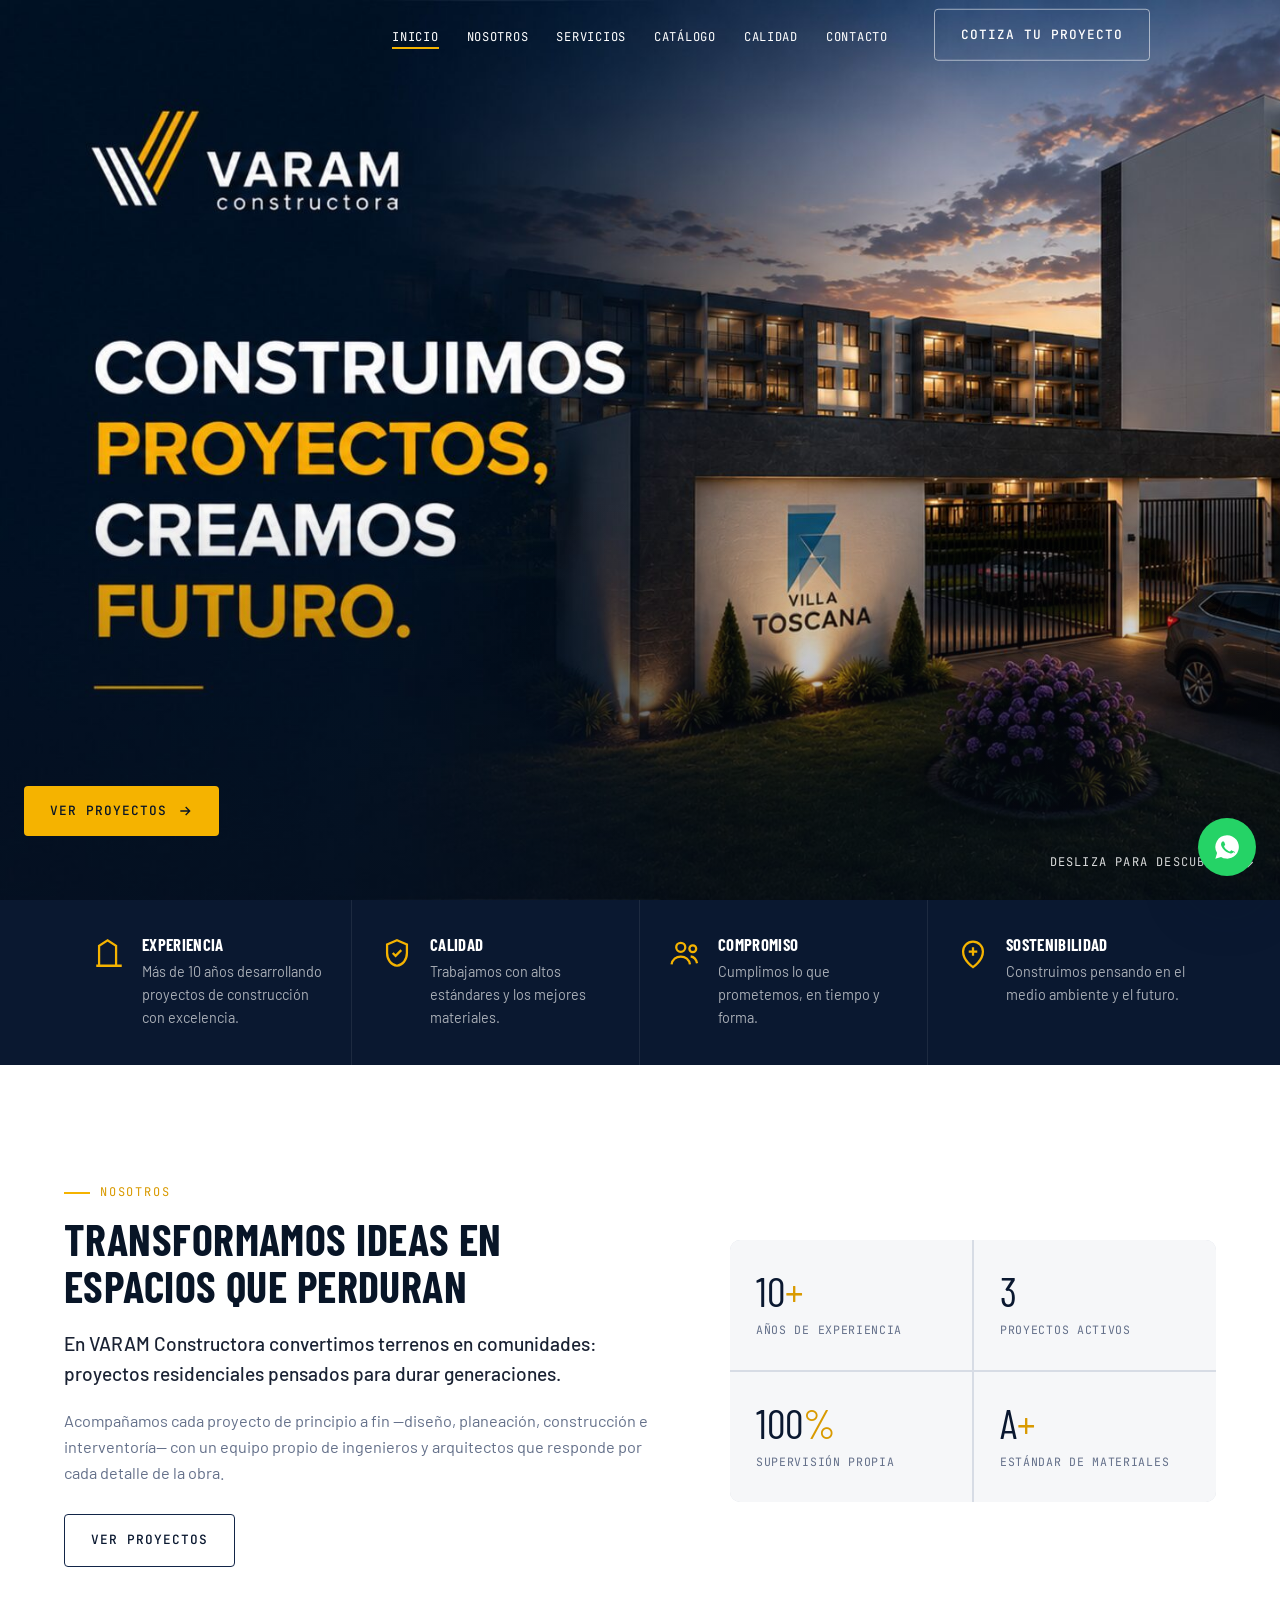
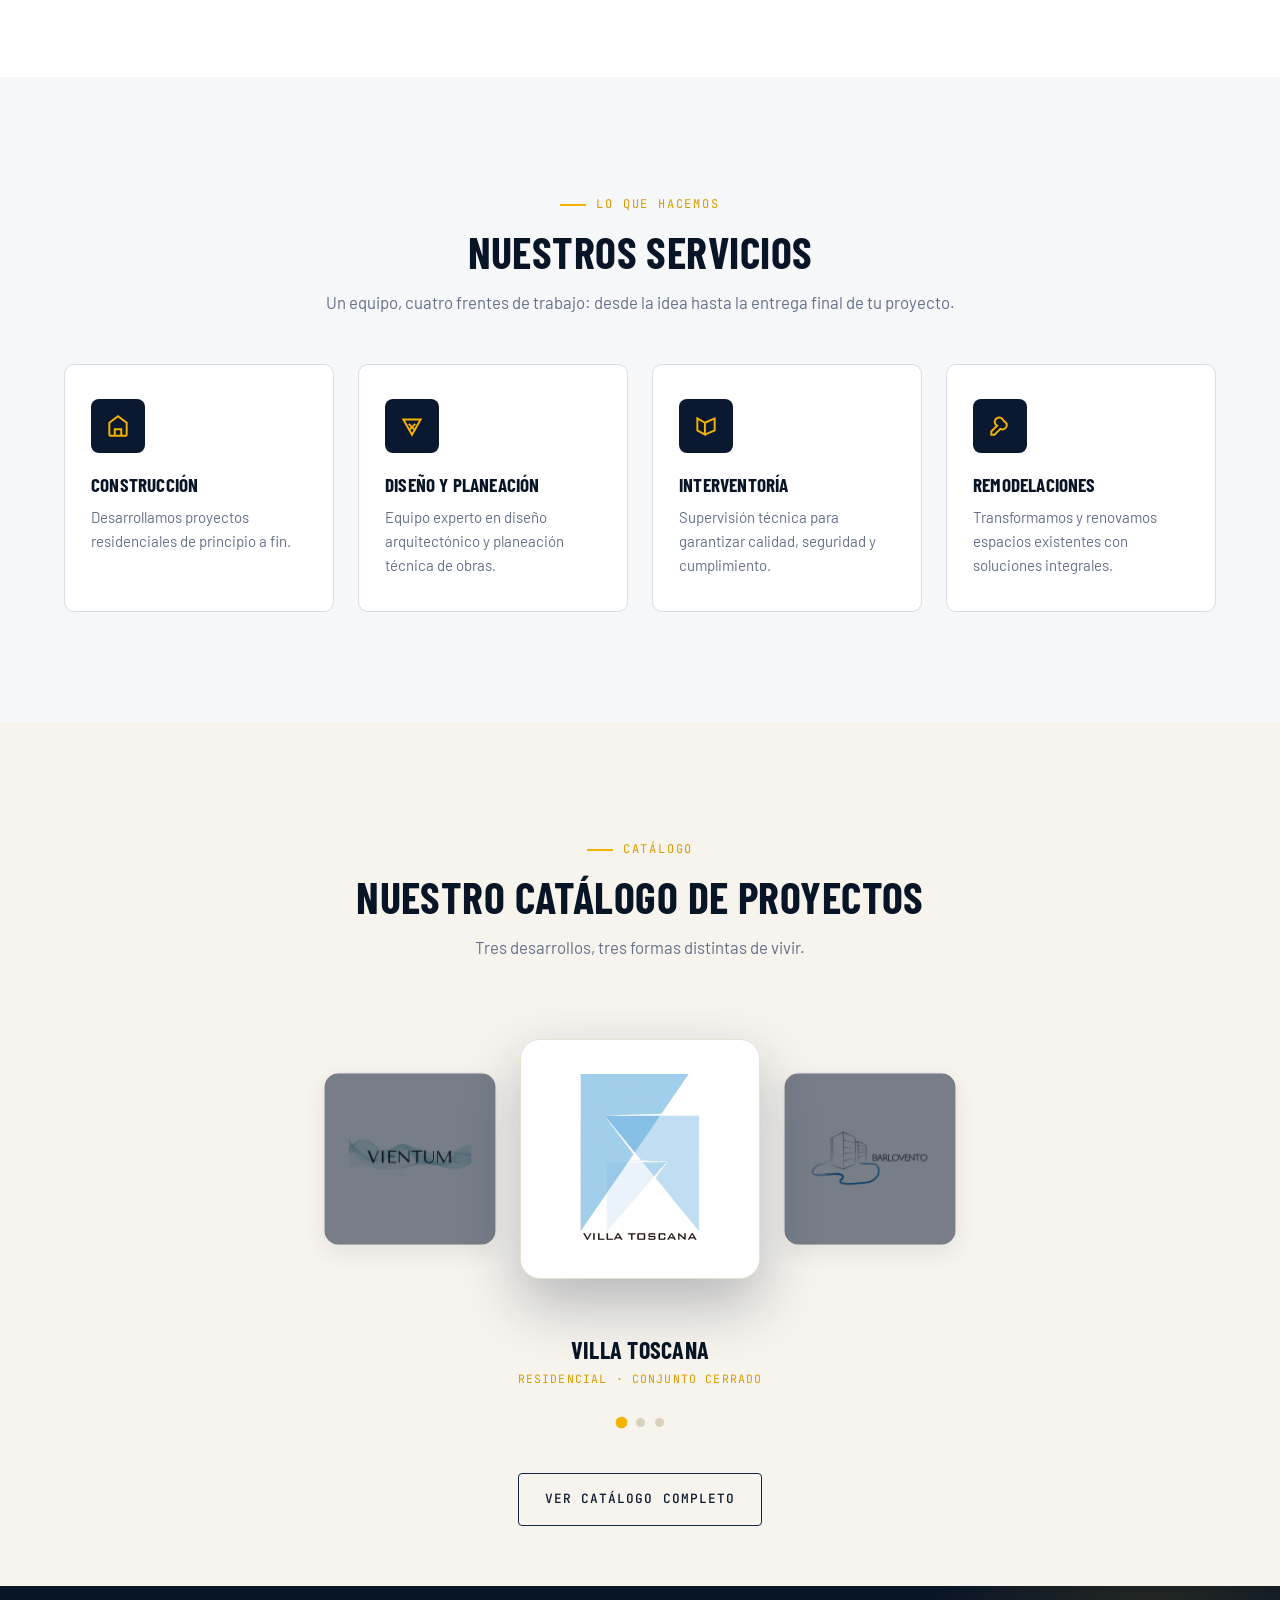
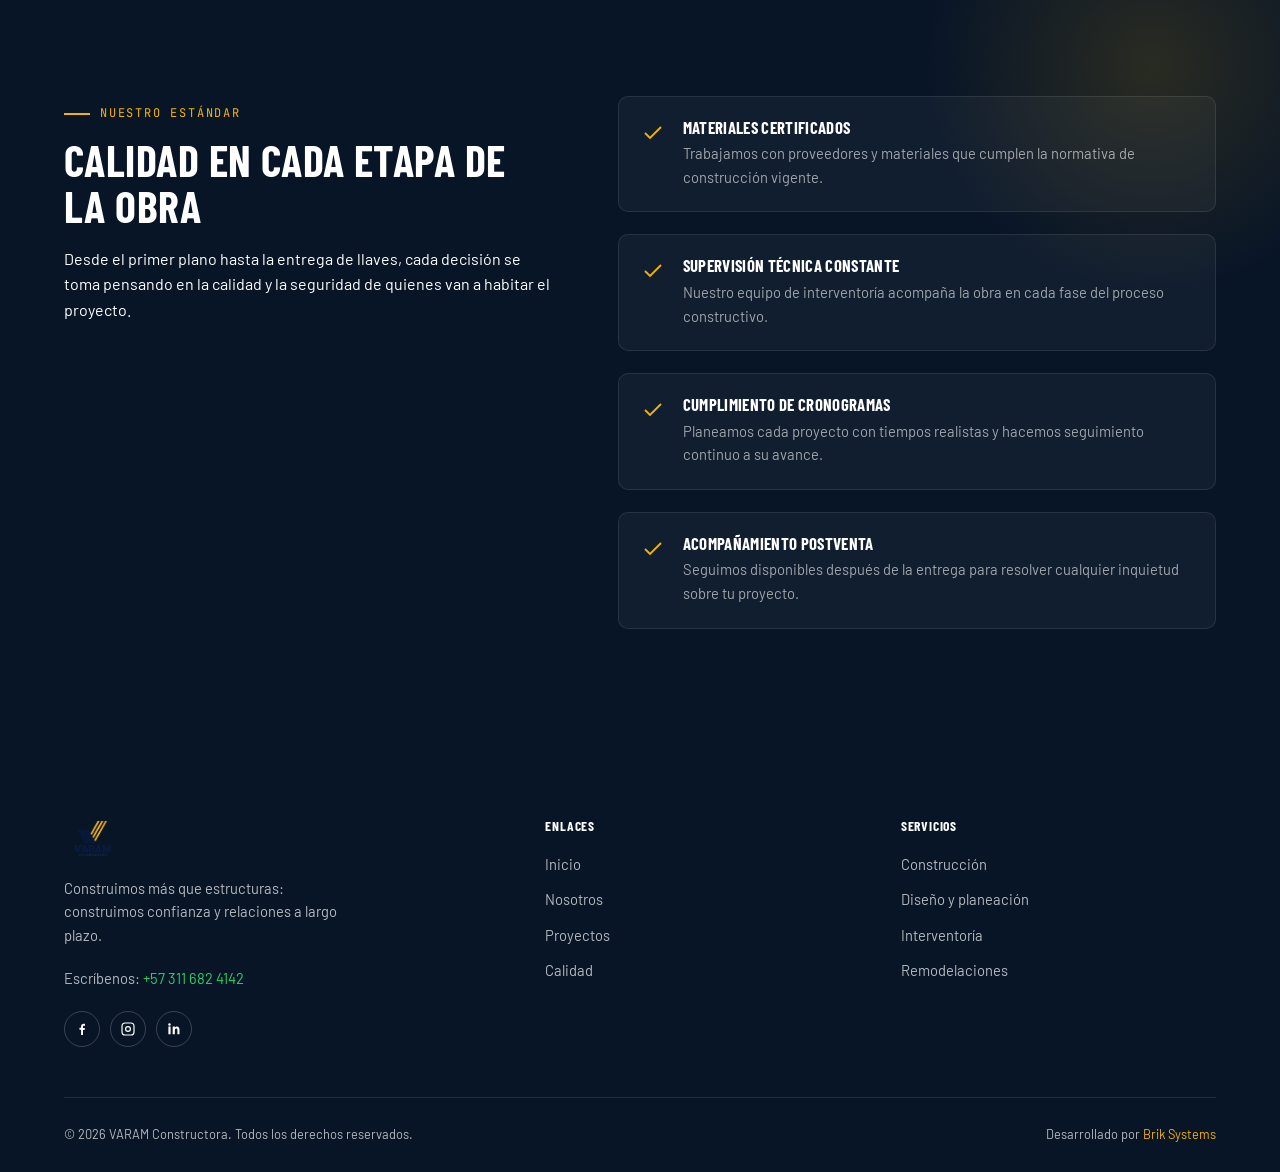
==== commit 4b735478: "Add files via upload" ====
--- a/index.html
+++ b/index.html
@@ -8,7 +8,7 @@
 
 <link rel="preconnect" href="https://fonts.googleapis.com">
 <link rel="preconnect" href="https://fonts.gstatic.com" crossorigin>
-<link href="https://fonts.googleapis.com/css2?family=Barlow+Condensed:wght@600;700;800&family=Barlow:wght@400;500;600&family=Fraunces:ital@1&family=JetBrains+Mono:wght@400;500&display=swap" rel="stylesheet">
+<link href="https://fonts.googleapis.com/css2?family=Barlow+Condensed:wght@600;700;800&family=Barlow:wght@400;500;600&family=Fraunces:ital@0;1&family=JetBrains+Mono:wght@400;500&display=swap" rel="stylesheet">
 
 <link rel="icon" href="images/logo-varam.png">
 <link rel="stylesheet" href="css/styles.css">
@@ -18,7 +18,7 @@
 <!-- =========================================================
      HEADER / NAV — flotante y transparente sobre el hero
      ========================================================= -->
-<header class="header" id="header">
+<header class="header header--floating" id="header">
   <div class="header__inner">
     <nav class="nav" id="nav">
       <ul class="nav__links">
@@ -29,7 +29,7 @@
         <li><a href="#calidad">Calidad</a></li>
         <li><a href="#contacto">Contacto</a></li>
       </ul>
-      <a href="proyectos.html" target="_blank" rel="noopener" class="btn btn-primary">Nuestros proyectos</a>
+      <a href="proyectos.html" target="_blank" rel="noopener" class="btn btn-outline">Cotiza tu proyecto</a>
     </nav>
 
     <button class="nav__toggle" id="navToggle" aria-label="Abrir menú" aria-expanded="false" aria-controls="nav">
@@ -46,15 +46,14 @@
   <div class="hero__content">
     <div class="hero__actions">
       <a href="proyectos.html" target="_blank" rel="noopener" class="btn btn-primary">
-        Nuestros proyectos
-        <svg viewBox="0 0 24 24" fill="none" stroke="currentColor" stroke-width="2"><path d="M5 12h14M13 6l6 6-6 6"/></svg>
+        Ver proyectos
+        <svg viewBox="0 0 24 24" width="16" height="16" fill="none" stroke="currentColor" stroke-width="2"><path d="M5 12h14M13 6l6 6-6 6"/></svg>
       </a>
-      <a href="#" class="btn btn-outline" data-wa="home" target="_blank" rel="noopener" id="waHeroBtn">Escríbenos por WhatsApp</a>
     </div>
   </div>
   <a href="#nosotros" class="hero__scroll" style="position:absolute; right:24px; bottom:28px; z-index:2;">
-    Descubre más
-    <svg viewBox="0 0 24 24" fill="none" stroke="currentColor" stroke-width="2" width="16" height="16"><path d="M12 5v14M5 12l7 7 7-7"/></svg>
+    Desliza para descubrir
+    <svg viewBox="0 0 24 24" width="16" height="16" fill="none" stroke="currentColor" stroke-width="2"><path d="M12 5v14M5 12l7 7 7-7"/></svg>
   </a>
 </section>
 
@@ -64,28 +63,28 @@
 <section class="trust-bar">
   <div class="container trust-bar__grid">
     <div class="trust-item reveal">
-      <svg viewBox="0 0 24 24" fill="none" stroke="currentColor" stroke-width="1.6"><path d="M3 21h18M5 21V7l6-4 6 4v14M9 9h.01M9 13h.01M9 17h.01M15 9h.01M15 13h.01M15 17h.01"/></svg>
+      <svg viewBox="0 0 24 24" width="34" height="34" fill="none" stroke="currentColor" stroke-width="1.6"><path d="M3 21h18M5 21V7l6-4 6 4v14M9 9h.01M9 13h.01M9 17h.01M15 9h.01M15 13h.01M15 17h.01"/></svg>
       <div>
         <h3>Experiencia</h3>
         <p>Más de 10 años desarrollando proyectos de construcción con excelencia.</p>
       </div>
     </div>
     <div class="trust-item reveal">
-      <svg viewBox="0 0 24 24" fill="none" stroke="currentColor" stroke-width="1.6"><path d="M12 3l7 3v6c0 4.97-3.05 8.5-7 9-3.95-.5-7-4.03-7-9V6l7-3z"/><path d="M9 12l2 2 4-4"/></svg>
+      <svg viewBox="0 0 24 24" width="34" height="34" fill="none" stroke="currentColor" stroke-width="1.6"><path d="M12 3l7 3v6c0 4.97-3.05 8.5-7 9-3.95-.5-7-4.03-7-9V6l7-3z"/><path d="M9 12l2 2 4-4"/></svg>
       <div>
         <h3>Calidad</h3>
         <p>Trabajamos con altos estándares y los mejores materiales.</p>
       </div>
     </div>
     <div class="trust-item reveal">
-      <svg viewBox="0 0 24 24" fill="none" stroke="currentColor" stroke-width="1.6"><circle cx="9" cy="8" r="3.2"/><path d="M2.5 20c.6-3.4 3.2-5.5 6.5-5.5s5.9 2.1 6.5 5.5"/><circle cx="17.5" cy="9" r="2.4"/><path d="M16 14.3c2.4.4 4 2.1 4.5 4.9"/></svg>
+      <svg viewBox="0 0 24 24" width="34" height="34" fill="none" stroke="currentColor" stroke-width="1.6"><circle cx="9" cy="8" r="3.2"/><path d="M2.5 20c.6-3.4 3.2-5.5 6.5-5.5s5.9 2.1 6.5 5.5"/><circle cx="17.5" cy="9" r="2.4"/><path d="M16 14.3c2.4.4 4 2.1 4.5 4.9"/></svg>
       <div>
         <h3>Compromiso</h3>
         <p>Cumplimos lo que prometemos, en tiempo y forma.</p>
       </div>
     </div>
     <div class="trust-item reveal">
-      <svg viewBox="0 0 24 24" fill="none" stroke="currentColor" stroke-width="1.6"><path d="M12 22s7-4.5 7-11a7 7 0 10-14 0c0 6.5 7 11 7 11z"/><path d="M12 8v6M9 11h6"/></svg>
+      <svg viewBox="0 0 24 24" width="34" height="34" fill="none" stroke="currentColor" stroke-width="1.6"><path d="M12 22s7-4.5 7-11a7 7 0 10-14 0c0 6.5 7 11 7 11z"/><path d="M12 8v6M9 11h6"/></svg>
       <div>
         <h3>Sostenibilidad</h3>
         <p>Construimos pensando en el medio ambiente y el futuro.</p>
@@ -142,7 +141,7 @@
     <div class="servicios__grid">
       <div class="service-card reveal">
         <div class="service-card__icon">
-          <svg viewBox="0 0 24 24" fill="none" stroke="currentColor" stroke-width="1.8"><path d="M4 21V9l8-6 8 6v12"/><path d="M9 21v-6h6v6M4 21h16"/></svg>
+          <svg viewBox="0 0 24 24" width="26" height="26" fill="none" stroke="currentColor" stroke-width="1.8"><path d="M4 21V9l8-6 8 6v12"/><path d="M9 21v-6h6v6M4 21h16"/></svg>
         </div>
         <h3>Construcción</h3>
         <p>Desarrollamos proyectos residenciales de principio a fin.</p>
@@ -150,7 +149,7 @@
 
       <div class="service-card reveal">
         <div class="service-card__icon">
-          <svg viewBox="0 0 24 24" fill="none" stroke="currentColor" stroke-width="1.8"><path d="M12 20l8-14H4l8 14z"/><path d="M9 10l6 6M15 10l-6 6"/></svg>
+          <svg viewBox="0 0 24 24" width="26" height="26" fill="none" stroke="currentColor" stroke-width="1.8"><path d="M12 20l8-14H4l8 14z"/><path d="M9 10l6 6M15 10l-6 6"/></svg>
         </div>
         <h3>Diseño y planeación</h3>
         <p>Equipo experto en diseño arquitectónico y planeación técnica de obras.</p>
@@ -158,7 +157,7 @@
 
       <div class="service-card reveal">
         <div class="service-card__icon">
-          <svg viewBox="0 0 24 24" fill="none" stroke="currentColor" stroke-width="1.8"><path d="M4 5l7 4v11L4 16V5z"/><path d="M11 9l9-4v11l-9 4"/></svg>
+          <svg viewBox="0 0 24 24" width="26" height="26" fill="none" stroke="currentColor" stroke-width="1.8"><path d="M4 5l7 4v11L4 16V5z"/><path d="M11 9l9-4v11l-9 4"/></svg>
         </div>
         <h3>Interventoría</h3>
         <p>Supervisión técnica para garantizar calidad, seguridad y cumplimiento.</p>
@@ -166,7 +165,7 @@
 
       <div class="service-card reveal">
         <div class="service-card__icon">
-          <svg viewBox="0 0 24 24" fill="none" stroke="currentColor" stroke-width="1.8"><path d="M14.7 6.3a4 4 0 10-5.4 5.4L4 17v3h3l5.3-5.3a4 4 0 005.4-5.4z"/></svg>
+          <svg viewBox="0 0 24 24" width="26" height="26" fill="none" stroke="currentColor" stroke-width="1.8"><path d="M14.7 6.3a4 4 0 10-5.4 5.4L4 17v3h3l5.3-5.3a4 4 0 005.4-5.4z"/></svg>
         </div>
         <h3>Remodelaciones</h3>
         <p>Transformamos y renovamos espacios existentes con soluciones integrales.</p>
@@ -176,95 +175,42 @@
 </section>
 
 <!-- =========================================================
-     CATÁLOGO — carrusel de proyectos
+     CATÁLOGO — carrusel circular infinito de logos
      ========================================================= -->
 <section class="catalogo" id="catalogo">
   <div class="container">
     <div class="section-head center reveal">
       <span class="eyebrow" style="justify-content:center;">Catálogo</span>
       <h2>Nuestro catálogo de proyectos</h2>
-      <p>Tres desarrollos, tres formas distintas de vivir. Conoce cada uno de cerca.</p>
-    </div>
-
-    <div class="carousel reveal" id="catalogoCarousel">
-      <div class="carousel__track">
-
-        <!-- Villa Toscana -->
-        <div class="carousel__slide" data-index="0">
-          <div class="slide-card">
-            <div class="slide-card__brand">
-              <div class="stripe-mark"><span></span><span></span><span></span><span></span></div>
-              <span class="brand-name">VARAM</span>
-              <p class="brand-quote">"Construimos espacios donde las familias escriben su historia."</p>
-              <div class="brand-foot">Hecho en Colombia<span>varamconstructora.com</span></div>
-            </div>
-            <div class="slide-card__logo-frame" style="background:#eaf1f8;">
-              <img src="images/logo-villa-toscana.png" alt="Logo Villa Toscana">
-            </div>
-            <div class="slide-card__info">
-              <h3>Villa Toscana</h3>
-              <span class="notes-label">Notas</span>
-              <span class="notes-value">Conjunto cerrado · Zonas verdes · Zona infantil</span>
-              <p class="info-quote">"Villa Toscana es el lugar donde tus hijos crecen entre parques y vecinos que se convierten en familia."</p>
-              <div class="info-foot">Tipo de proyecto<span>Residencial · Conjunto cerrado</span></div>
-            </div>
-          </div>
-        </div>
-
-        <!-- Barlovento -->
-        <div class="carousel__slide" data-index="1">
-          <div class="slide-card">
-            <div class="slide-card__brand">
-              <div class="stripe-mark"><span></span><span></span><span></span><span></span></div>
-              <span class="brand-name">VARAM</span>
-              <p class="brand-quote">"Construimos espacios donde las familias escriben su historia."</p>
-              <div class="brand-foot">Hecho en Colombia<span>varamconstructora.com</span></div>
-            </div>
-            <div class="slide-card__logo-frame" style="background:#edeff3;">
-              <img src="images/logo-barlovento.png" alt="Logo Barlovento">
-            </div>
-            <div class="slide-card__info">
-              <h3>Barlovento</h3>
-              <span class="notes-label">Notas</span>
-              <span class="notes-value">Torres en altura · Balcones panorámicos · Portería 24/7</span>
-              <p class="info-quote">"Vivir en las alturas, con la ciudad entera frente a tu balcón."</p>
-              <div class="info-foot">Tipo de proyecto<span>Residencial · Torres en altura</span></div>
-            </div>
-          </div>
-        </div>
-
-        <!-- Vientum -->
-        <div class="carousel__slide" data-index="2">
-          <div class="slide-card">
-            <div class="slide-card__brand">
-              <div class="stripe-mark"><span></span><span></span><span></span><span></span></div>
-              <span class="brand-name">VARAM</span>
-              <p class="brand-quote">"Construimos espacios donde las familias escriben su historia."</p>
-              <div class="brand-foot">Hecho en Colombia<span>varamconstructora.com</span></div>
-            </div>
-            <div class="slide-card__logo-frame" style="background:#e7f5f5;">
-              <img src="images/logo-vientum.png" alt="Logo Vientum">
-            </div>
-            <div class="slide-card__info">
-              <h3>Vientum</h3>
-              <span class="notes-label">Notas</span>
-              <span class="notes-value">Arquitectura de autor · Acabados contemporáneos</span>
-              <p class="info-quote">"Un diseño que se distingue, para quienes buscan algo distinto."</p>
-              <div class="info-foot">Tipo de proyecto<span>Residencial · Diseño contemporáneo</span></div>
-            </div>
-          </div>
-        </div>
-
-      </div>
-
-      <div class="carousel__dots" id="carouselDots">
-        <button data-slide="0" class="is-active" aria-label="Ver Villa Toscana"></button>
-        <button data-slide="1" aria-label="Ver Barlovento"></button>
-        <button data-slide="2" aria-label="Ver Vientum"></button>
-      </div>
-    </div>
-
-    <div style="text-align:center; margin-top:44px;" class="reveal">
+      <p>Tres desarrollos, tres formas distintas de vivir.</p>
+    </div>
+
+    <div class="logo-carousel reveal" id="logoCarousel">
+      <div class="logo-carousel__track">
+        <div class="logo-slide" data-index="0" data-name="Villa Toscana" data-tag="Residencial · Conjunto cerrado">
+          <img src="images/logo-villa-toscana.png" alt="Logo Villa Toscana">
+        </div>
+        <div class="logo-slide" data-index="1" data-name="Barlovento" data-tag="Residencial · Torres en altura">
+          <img src="images/logo-barlovento.png" alt="Logo Barlovento">
+        </div>
+        <div class="logo-slide" data-index="2" data-name="Vientum" data-tag="Residencial · Diseño contemporáneo">
+          <img src="images/logo-vientum.png" alt="Logo Vientum">
+        </div>
+      </div>
+    </div>
+
+    <div class="logo-carousel__caption">
+      <h3 id="carouselName">Villa Toscana</h3>
+      <p id="carouselTag">Residencial · Conjunto cerrado</p>
+    </div>
+
+    <div class="carousel__dots" id="carouselDots">
+      <button data-slide="0" class="is-active" aria-label="Ver Villa Toscana"></button>
+      <button data-slide="1" aria-label="Ver Barlovento"></button>
+      <button data-slide="2" aria-label="Ver Vientum"></button>
+    </div>
+
+    <div style="text-align:center; margin-top:46px;" class="reveal">
       <a href="proyectos.html" target="_blank" rel="noopener" class="btn btn-outline-navy">Ver catálogo completo</a>
     </div>
   </div>
@@ -283,28 +229,28 @@
 
     <div class="calidad__list reveal">
       <div class="calidad__item">
-        <svg viewBox="0 0 24 24" fill="none" stroke="currentColor" stroke-width="1.8"><path d="M20 6L9 17l-5-5"/></svg>
+        <svg viewBox="0 0 24 24" width="24" height="24" fill="none" stroke="currentColor" stroke-width="1.8"><path d="M20 6L9 17l-5-5"/></svg>
         <div>
           <h4>Materiales certificados</h4>
           <p>Trabajamos con proveedores y materiales que cumplen la normativa de construcción vigente.</p>
         </div>
       </div>
       <div class="calidad__item">
-        <svg viewBox="0 0 24 24" fill="none" stroke="currentColor" stroke-width="1.8"><path d="M20 6L9 17l-5-5"/></svg>
+        <svg viewBox="0 0 24 24" width="24" height="24" fill="none" stroke="currentColor" stroke-width="1.8"><path d="M20 6L9 17l-5-5"/></svg>
         <div>
           <h4>Supervisión técnica constante</h4>
           <p>Nuestro equipo de interventoría acompaña la obra en cada fase del proceso constructivo.</p>
         </div>
       </div>
       <div class="calidad__item">
-        <svg viewBox="0 0 24 24" fill="none" stroke="currentColor" stroke-width="1.8"><path d="M20 6L9 17l-5-5"/></svg>
+        <svg viewBox="0 0 24 24" width="24" height="24" fill="none" stroke="currentColor" stroke-width="1.8"><path d="M20 6L9 17l-5-5"/></svg>
         <div>
           <h4>Cumplimiento de cronogramas</h4>
           <p>Planeamos cada proyecto con tiempos realistas y hacemos seguimiento continuo a su avance.</p>
         </div>
       </div>
       <div class="calidad__item">
-        <svg viewBox="0 0 24 24" fill="none" stroke="currentColor" stroke-width="1.8"><path d="M20 6L9 17l-5-5"/></svg>
+        <svg viewBox="0 0 24 24" width="24" height="24" fill="none" stroke="currentColor" stroke-width="1.8"><path d="M20 6L9 17l-5-5"/></svg>
         <div>
           <h4>Acompañamiento postventa</h4>
           <p>Seguimos disponibles después de la entrega para resolver cualquier inquietud sobre tu proyecto.</p>
@@ -315,36 +261,19 @@
 </section>
 
 <!-- =========================================================
-     WHATSAPP CTA — foco principal de contacto
-     ========================================================= -->
-<section class="whatsapp-cta" id="contacto">
-  <div class="container">
-    <div class="whatsapp-cta__icon">
-      <svg viewBox="0 0 24 24" fill="currentColor"><path d="M12 2a10 10 0 00-8.5 15.2L2 22l4.9-1.5A10 10 0 1012 2zm5.6 14.2c-.2.6-1.3 1.2-1.8 1.3-.5.1-1 .1-3.2-.8-2.7-1.1-4.4-3.9-4.6-4.1-.1-.2-1.1-1.5-1.1-2.8s.7-2 .9-2.3c.2-.2.5-.3.7-.3h.5c.2 0 .4 0 .6.5.2.5.7 1.8.8 1.9.1.2.1.3 0 .5-.1.2-.1.3-.3.5l-.4.5c-.1.2-.3.3-.1.6.2.3.9 1.5 1.9 2.4 1.3 1.2 2.4 1.5 2.7 1.7.3.2.5.1.6-.1l.6-.7c.2-.3.4-.2.7-.1.3.1 1.6.8 1.9.9.3.1.5.2.5.3.1.2.1.7-.1 1.3z"/></svg>
-    </div>
-    <h2>Hablemos por WhatsApp</h2>
-    <p>Cuéntanos qué proyecto buscas y te respondemos directo, sin formularios ni esperas.</p>
-    <a href="#" data-wa="home" target="_blank" rel="noopener" class="btn btn-whatsapp" id="waCtaBtn">
-      Escríbenos ahora
-      <svg viewBox="0 0 24 24" fill="none" stroke="currentColor" stroke-width="2"><path d="M5 12h14M13 6l6 6-6 6"/></svg>
-    </a>
-    <p class="whatsapp-cta__number">También puedes escribirnos directo al <strong>+57 311 682 4142</strong></p>
-  </div>
-</section>
-
-<!-- =========================================================
      FOOTER
      ========================================================= -->
-<footer class="footer">
+<footer class="footer" id="contacto">
   <div class="container">
     <div class="footer__grid">
       <div class="footer__brand">
         <img src="images/logo-varam.png" alt="VARAM Constructora">
         <p>Construimos más que estructuras: construimos confianza y relaciones a largo plazo.</p>
-        <div class="footer__social">
-          <a href="#" aria-label="Facebook"><svg viewBox="0 0 24 24" fill="currentColor"><path d="M13.5 21v-7.5H16l.4-3H13.5V8.4c0-.87.24-1.46 1.5-1.46H16.5V4.35c-.26-.03-1.16-.1-2.2-.1-2.18 0-3.67 1.33-3.67 3.77v2.1H8.2v3h2.43V21h2.87z"/></svg></a>
-          <a href="#" aria-label="Instagram"><svg viewBox="0 0 24 24" fill="none" stroke="currentColor" stroke-width="1.8"><rect x="3" y="3" width="18" height="18" rx="5"/><circle cx="12" cy="12" r="3.6"/></svg></a>
-          <a href="#" aria-label="LinkedIn"><svg viewBox="0 0 24 24" fill="currentColor"><path d="M6.9 8.4H3.6V20h3.3V8.4zM5.2 3.5a1.9 1.9 0 100 3.8 1.9 1.9 0 000-3.8zM20.4 20h-3.3v-6.2c0-1.5-.5-2.5-1.8-2.5-1 0-1.6.7-1.9 1.3-.1.2-.1.6-.1.9V20H10s.1-10.5 0-11.6h3.3v1.6c.4-.7 1.2-1.7 3-1.7 2.2 0 3.9 1.4 3.9 4.5V20z"/></svg></a>
+        <p class="footer__whatsapp">Escríbenos: <a href="https://wa.me/573116824142?text=Hola%2C%20vengo%20desde%20la%20p%C3%A1gina%20de%20VARAM%20Constructora%20y%20quiero%20informaci%C3%B3n.%20%C2%BFQu%C3%A9%20proyecto%20te%20interesa%20conocer%3F%0A1.%20Villa%20Toscana%0A2.%20Barlovento%0A3.%20Vientum" target="_blank" rel="noopener">+57 311 682 4142</a></p>
+        <div class="footer__social" style="margin-top:18px;">
+          <a href="#" aria-label="Facebook"><svg viewBox="0 0 24 24" width="16" height="16" fill="currentColor"><path d="M13.5 21v-7.5H16l.4-3H13.5V8.4c0-.87.24-1.46 1.5-1.46H16.5V4.35c-.26-.03-1.16-.1-2.2-.1-2.18 0-3.67 1.33-3.67 3.77v2.1H8.2v3h2.43V21h2.87z"/></svg></a>
+          <a href="#" aria-label="Instagram"><svg viewBox="0 0 24 24" width="16" height="16" fill="none" stroke="currentColor" stroke-width="1.8"><rect x="3" y="3" width="18" height="18" rx="5"/><circle cx="12" cy="12" r="3.6"/></svg></a>
+          <a href="#" aria-label="LinkedIn"><svg viewBox="0 0 24 24" width="16" height="16" fill="currentColor"><path d="M6.9 8.4H3.6V20h3.3V8.4zM5.2 3.5a1.9 1.9 0 100 3.8 1.9 1.9 0 000-3.8zM20.4 20h-3.3v-6.2c0-1.5-.5-2.5-1.8-2.5-1 0-1.6.7-1.9 1.3-.1.2-.1.6-.1.9V20H10s.1-10.5 0-11.6h3.3v1.6c.4-.7 1.2-1.7 3-1.7 2.2 0 3.9 1.4 3.9 4.5V20z"/></svg></a>
         </div>
       </div>
 
@@ -355,7 +284,6 @@
           <li><a href="#nosotros">Nosotros</a></li>
           <li><a href="proyectos.html" target="_blank" rel="noopener">Proyectos</a></li>
           <li><a href="#calidad">Calidad</a></li>
-          <li><a href="#contacto">Contacto</a></li>
         </ul>
       </div>
 
@@ -377,8 +305,10 @@
   </div>
 </footer>
 
-<a href="#" class="whatsapp-float" data-wa="home" target="_blank" rel="noopener" id="waFloat" aria-label="Escríbenos por WhatsApp">
-  <svg viewBox="0 0 24 24" fill="currentColor"><path d="M12 2a10 10 0 00-8.5 15.2L2 22l4.9-1.5A10 10 0 1012 2zm5.6 14.2c-.2.6-1.3 1.2-1.8 1.3-.5.1-1 .1-3.2-.8-2.7-1.1-4.4-3.9-4.6-4.1-.1-.2-1.1-1.5-1.1-2.8s.7-2 .9-2.3c.2-.2.5-.3.7-.3h.5c.2 0 .4 0 .6.5.2.5.7 1.8.8 1.9.1.2.1.3 0 .5-.1.2-.1.3-.3.5l-.4.5c-.1.2-.3.3-.1.6.2.3.9 1.5 1.9 2.4 1.3 1.2 2.4 1.5 2.7 1.7.3.2.5.1.6-.1l.6-.7c.2-.3.4-.2.7-.1.3.1 1.6.8 1.9.9.3.1.5.2.5.3.1.2.1.7-.1 1.3z"/></svg>
+<!-- Botón flotante de WhatsApp: SOLO el círculo verde, tamaño fijo -->
+<a href="https://wa.me/573116824142?text=Hola%2C%20vengo%20desde%20la%20p%C3%A1gina%20de%20VARAM%20Constructora%20y%20quiero%20informaci%C3%B3n.%20%C2%BFQu%C3%A9%20proyecto%20te%20interesa%20conocer%3F%0A1.%20Villa%20Toscana%0A2.%20Barlovento%0A3.%20Vientum"
+   class="whatsapp-float" target="_blank" rel="noopener" aria-label="Escríbenos por WhatsApp">
+  <svg viewBox="0 0 24 24" width="28" height="28" fill="currentColor"><path d="M12 2a10 10 0 00-8.5 15.2L2 22l4.9-1.5A10 10 0 1012 2zm5.6 14.2c-.2.6-1.3 1.2-1.8 1.3-.5.1-1 .1-3.2-.8-2.7-1.1-4.4-3.9-4.6-4.1-.1-.2-1.1-1.5-1.1-2.8s.7-2 .9-2.3c.2-.2.5-.3.7-.3h.5c.2 0 .4 0 .6.5.2.5.7 1.8.8 1.9.1.2.1.3 0 .5-.1.2-.1.3-.3.5l-.4.5c-.1.2-.3.3-.1.6.2.3.9 1.5 1.9 2.4 1.3 1.2 2.4 1.5 2.7 1.7.3.2.5.1.6-.1l.6-.7c.2-.3.4-.2.7-.1.3.1 1.6.8 1.9.9.3.1.5.2.5.3.1.2.1.7-.1 1.3z"/></svg>
 </a>
 
 <script src="js/main.js"></script>
--- a/css/styles.css
+++ b/css/styles.css
@@ -2,7 +2,7 @@
    VARAM CONSTRUCTORA — hoja de estilos principal
    ========================================================= */
 
-/* ---- 1. Variables globales (tokens de diseño) ---- */
+/* ---- 1. Variables globales ---- */
 :root {
   --navy-900: #081527;
   --navy-800: #0a1830;
@@ -22,7 +22,7 @@
   --font-display: "Barlow Condensed", sans-serif;
   --font-body: "Barlow", sans-serif;
   --font-mono: "JetBrains Mono", monospace;
-  --font-quote: "Fraunces", serif;
+  --font-serif: "Fraunces", serif;
 
   --radius: 10px;
   --shadow-soft: 0 10px 30px rgba(10, 24, 48, 0.08);
@@ -40,7 +40,7 @@
   line-height: 1.6;
   overflow-x: hidden;
 }
-img { max-width: 100%; display: block; }
+img, svg { max-width: 100%; display: block; }
 a { text-decoration: none; color: inherit; }
 ul { list-style: none; }
 button { font-family: inherit; cursor: pointer; border: none; background: none; }
@@ -61,10 +61,7 @@
   }
 }
 
-a:focus-visible, button:focus-visible, input:focus-visible, textarea:focus-visible, select:focus-visible {
-  outline: 3px solid var(--gold-500);
-  outline-offset: 2px;
-}
+a:focus-visible, button:focus-visible, input:focus-visible { outline: 3px solid var(--gold-500); outline-offset: 2px; }
 
 .sr-only {
   position: absolute; width: 1px; height: 1px; padding: 0; margin: -1px;
@@ -89,7 +86,7 @@
   display: inline-flex; align-items: center; gap: 10px;
   font-family: var(--font-mono); font-size: 0.8rem; font-weight: 500;
   letter-spacing: 0.08em; text-transform: uppercase; padding: 15px 26px;
-  border-radius: 4px; transition: transform var(--transition), box-shadow var(--transition), background var(--transition);
+  border-radius: 4px; transition: transform var(--transition), box-shadow var(--transition), background var(--transition), color var(--transition), border-color var(--transition);
   white-space: nowrap;
 }
 .btn svg { width: 16px; height: 16px; flex-shrink: 0; }
@@ -113,37 +110,34 @@
 .reveal.is-visible { opacity: 1; transform: translateY(0); }
 
 /* =========================================================
-   4. HEADER / NAV — transparente sobre el hero
+   4. HEADER / NAV — transparente sobre el hero (ref. imagen 1)
    ========================================================= */
 .header {
   position: fixed; top: 0; left: 0; right: 0; z-index: 500;
   background: transparent;
-  transition: background var(--transition), box-shadow var(--transition), padding var(--transition);
+  transition: background var(--transition), box-shadow var(--transition);
 }
 .header.is-scrolled {
   background: rgba(8, 21, 39, 0.96);
   backdrop-filter: blur(8px);
   box-shadow: 0 6px 24px rgba(10, 24, 48, 0.18);
 }
-/* En páginas sin hero (como el catálogo) el header siempre es sólido */
 .header--static { background: var(--navy-900); position: sticky; }
 
 .header__inner {
   position: relative;
-  display: flex; align-items: center; justify-content: center;
+  display: flex; align-items: center; justify-content: space-between;
   padding: 22px 24px;
   max-width: 1280px; margin: 0 auto;
 }
 
-.header__logo img { height: 38px; width: auto; }
-.header--static .header__inner { justify-content: space-between; }
+.header__logo img { height: 36px; width: auto; }
 
 .nav { display: flex; align-items: center; gap: 36px; }
-.header:not(.header--static) .nav { width: 100%; max-width: 1000px; justify-content: center; }
-
-.nav__links { display: flex; gap: 30px; }
+
+.nav__links { display: flex; gap: 28px; }
 .nav__links a {
-  font-family: var(--font-mono); font-size: 0.78rem; letter-spacing: 0.06em;
+  font-family: var(--font-mono); font-size: 0.76rem; letter-spacing: 0.06em;
   text-transform: uppercase; color: var(--white); position: relative; padding-bottom: 4px;
 }
 .nav__links a::after {
@@ -152,16 +146,15 @@
 }
 .nav__links a:hover::after, .nav__links a.is-active::after { width: 100%; }
 
-.nav > .btn-primary {
-  position: absolute; right: 24px; top: 50%; transform: translateY(-50%);
-}
-.header--static .nav > .btn-primary { position: static; transform: none; }
-
 .nav__toggle {
   display: none; flex-direction: column; gap: 5px; padding: 6px;
-  position: absolute; right: 24px; top: 50%; transform: translateY(-50%);
 }
 .nav__toggle span { width: 26px; height: 2px; background: var(--white); transition: transform var(--transition), opacity var(--transition); }
+
+/* Cuando no hay logo (index.html), los links quedan centrados y el CTA a la derecha */
+.header--floating .header__inner { justify-content: center; }
+.header--floating .nav { width: 100%; max-width: 1020px; justify-content: center; position: relative; }
+.header--floating .nav > .btn { position: absolute; right: 0; top: 50%; transform: translateY(-50%); }
 
 /* =========================================================
    5. HERO
@@ -221,76 +214,40 @@
 .service-card p { color: var(--gray-500); font-size: 0.94rem; text-transform: none; }
 
 /* =========================================================
-   9. CATÁLOGO — carrusel de proyectos (estilo "sello postal")
-   ========================================================= */
-.catalogo { padding: 110px 0 130px; background: var(--warm-cream); position: relative; overflow: hidden; }
-
-.carousel { position: relative; max-width: 1120px; margin: 0 auto; height: 480px; }
-.carousel__track { position: absolute; inset: 0; }
-
-.carousel__slide {
-  position: absolute; top: 0; left: 50%; width: min(880px, 86vw);
-  transform: translate(-50%, 0) scale(0.82);
-  opacity: 0; filter: blur(5px); z-index: 1; pointer-events: none;
-  transition: transform 0.7s cubic-bezier(.25,.8,.25,1), opacity 0.7s ease, filter 0.7s ease;
-}
-.carousel__slide.is-active { transform: translate(-50%, 0) scale(1); opacity: 1; filter: blur(0); z-index: 3; pointer-events: auto; }
-.carousel__slide.is-prev { transform: translate(-125%, 0) scale(0.82); opacity: 0.55; filter: blur(3px); z-index: 2; }
-.carousel__slide.is-next { transform: translate(25%, 0) scale(0.82); opacity: 0.55; filter: blur(3px); z-index: 2; }
-.carousel__slide.is-hidden { opacity: 0; }
-
-.slide-card {
-  display: grid; grid-template-columns: 0.85fr 1fr 1fr;
-  background: var(--white); border: 1px solid #e8e2d3; border-radius: 16px;
-  overflow: hidden; box-shadow: var(--shadow-strong); height: 100%;
-}
-
-.slide-card__brand {
-  padding: 40px 30px; border-right: 1px dashed #d8d1bd;
-  display: flex; flex-direction: column; justify-content: center; gap: 18px;
-  background: var(--warm-cream);
-}
-.slide-card__brand .brand-name {
-  font-family: var(--font-mono); font-size: 0.85rem; letter-spacing: 0.28em;
-  color: var(--navy-800); font-weight: 500;
-}
-.slide-card__brand .brand-quote {
-  font-family: var(--font-quote); font-style: italic; font-size: 1.15rem;
-  color: var(--navy-900); line-height: 1.4;
-}
-.slide-card__brand .brand-foot {
-  font-family: var(--font-mono); font-size: 0.7rem; letter-spacing: 0.04em;
-  color: var(--gold-600); text-transform: uppercase; margin-top: 6px;
-}
-.slide-card__brand .brand-foot span { display: block; color: var(--gray-500); text-transform: none; letter-spacing: 0; margin-top: 3px; }
-
-.slide-card__logo-frame {
-  display: flex; align-items: center; justify-content: center; padding: 30px;
-  border-right: 1px dashed #d8d1bd; position: relative;
-}
-.slide-card__logo-frame::before {
-  content: ""; position: absolute; inset: 18px; border: 1.5px dashed rgba(10,24,48,0.15); border-radius: 8px;
-}
-.slide-card__logo-frame img { max-height: 190px; max-width: 78%; position: relative; z-index: 1; }
-
-.slide-card__info { padding: 40px 34px; display: flex; flex-direction: column; justify-content: center; gap: 14px; }
-.slide-card__info h3 { font-size: 1.7rem; color: var(--navy-900); }
-.slide-card__info .notes-label {
-  font-family: var(--font-mono); font-size: 0.68rem; letter-spacing: 0.1em;
-  text-transform: uppercase; color: var(--gold-600);
-}
-.slide-card__info .notes-value { font-size: 0.92rem; color: var(--navy-800); text-transform: none; }
-.slide-card__info .info-quote {
-  font-family: var(--font-quote); font-style: italic; color: var(--gray-500);
-  font-size: 1rem; line-height: 1.5; text-transform: none;
-}
-.slide-card__info .info-foot {
-  font-family: var(--font-mono); font-size: 0.68rem; letter-spacing: 0.08em;
-  text-transform: uppercase; color: var(--navy-800); border-top: 1px solid var(--gray-300); padding-top: 12px; margin-top: 4px;
-}
-.slide-card__info .info-foot span { display: block; color: var(--gray-500); text-transform: none; letter-spacing: 0; margin-top: 3px; font-family: var(--font-body); }
-
-.carousel__dots { display: flex; justify-content: center; gap: 10px; margin-top: 34px; }
+   9. CATÁLOGO — carrusel circular de logos (infinito)
+   ========================================================= */
+.catalogo { padding: 110px 0 60px; background: var(--warm-cream); }
+
+.logo-carousel { position: relative; max-width: 900px; margin: 0 auto; height: 300px; }
+.logo-carousel__track { position: absolute; inset: 0; }
+
+.logo-slide {
+  position: absolute; top: 50%; left: 50%; width: 240px; height: 240px;
+  transform: translate(-50%, -50%) scale(0.7);
+  border-radius: 20px; background: var(--white); border: 1px solid #e8e2d3;
+  box-shadow: var(--shadow-soft); display: flex; align-items: center; justify-content: center;
+  padding: 34px; overflow: hidden;
+  opacity: 0; z-index: 1; pointer-events: none;
+  transition: transform 0.7s cubic-bezier(.25,.8,.25,1), opacity 0.7s ease, box-shadow 0.7s ease;
+}
+.logo-slide img { max-width: 100%; max-height: 100%; object-fit: contain; position: relative; z-index: 1; }
+.logo-slide::after {
+  /* el "filtro opaco" que cubre los logos que no están al frente */
+  content: ""; position: absolute; inset: 0; background: rgba(8, 21, 39, 0.55);
+  opacity: 0; transition: opacity 0.7s ease; z-index: 2; border-radius: inherit;
+}
+
+.logo-slide.is-active { transform: translate(-50%, -50%) scale(1); opacity: 1; z-index: 5; box-shadow: var(--shadow-strong); pointer-events: auto; }
+.logo-slide.is-prev { transform: translate(calc(-50% - 230px), -50%) scale(0.72); opacity: 1; z-index: 3; }
+.logo-slide.is-next { transform: translate(calc(-50% + 230px), -50%) scale(0.72); opacity: 1; z-index: 3; }
+.logo-slide.is-prev::after, .logo-slide.is-next::after { opacity: 1; }
+.logo-slide.is-hidden { transform: translate(-50%, -50%) scale(0.5); opacity: 0; z-index: 1; }
+
+.logo-carousel__caption { text-align: center; margin-top: 28px; }
+.logo-carousel__caption h3 { font-size: 1.5rem; color: var(--navy-900); transition: opacity 0.3s ease; }
+.logo-carousel__caption p { font-family: var(--font-mono); font-size: 0.72rem; letter-spacing: 0.1em; text-transform: uppercase; color: var(--gold-600); margin-top: 8px; }
+
+.carousel__dots { display: flex; justify-content: center; gap: 10px; margin-top: 30px; }
 .carousel__dots button { width: 9px; height: 9px; border-radius: 50%; background: #d8d1bd; transition: background var(--transition), transform var(--transition); }
 .carousel__dots button.is-active { background: var(--gold-500); transform: scale(1.3); }
 
@@ -309,37 +266,45 @@
 .calidad__item p { color: rgba(255, 255, 255, 0.6); font-size: 0.92rem; text-transform: none; }
 
 /* =========================================================
-   11. WHATSAPP CTA — sección foco de contacto
-   ========================================================= */
-.whatsapp-cta { padding: 120px 0; background: var(--cream); text-align: center; }
-.whatsapp-cta__icon {
-  position: relative; width: 104px; height: 104px; border-radius: 50%;
-  background: var(--whatsapp); display: flex; align-items: center; justify-content: center;
-  margin: 0 auto 34px; box-shadow: 0 20px 40px rgba(37, 211, 102, 0.35);
-}
-.whatsapp-cta__icon svg { width: 52px; height: 52px; color: var(--white); }
-.whatsapp-cta__icon::before {
-  content: ""; position: absolute; inset: -10px; border-radius: 50%;
-  border: 2px solid rgba(37, 211, 102, 0.35); animation: pulse-ring 2.4s ease-out infinite;
-}
-@keyframes pulse-ring {
-  0% { transform: scale(0.9); opacity: 0.8; }
-  100% { transform: scale(1.5); opacity: 0; }
-}
-.whatsapp-cta h2 { font-size: clamp(1.9rem, 4vw, 2.6rem); color: var(--navy-900); margin-bottom: 16px; }
-.whatsapp-cta p { color: var(--gray-500); max-width: 520px; margin: 0 auto 34px; font-size: 1.05rem; }
-.whatsapp-cta .btn { padding: 18px 38px; font-size: 0.9rem; }
-.whatsapp-cta__number { margin-top: 18px; font-family: var(--font-mono); font-size: 0.85rem; color: var(--gray-500); }
-.whatsapp-cta__number strong { color: var(--navy-800); }
-
-/* =========================================================
-   12. PROYECTOS (usado en la página de catálogo)
-   ========================================================= */
-.proyectos-list { padding: 70px 0 110px; background: var(--white); }
-.proyecto { display: grid; grid-template-columns: 1fr 1fr; gap: 60px; align-items: center; padding: 64px 0; border-bottom: 1px solid var(--gray-300); scroll-margin-top: 100px; }
-.proyecto:last-child { border-bottom: none; }
-.proyecto:nth-child(even) .proyecto__media { order: 2; }
-.proyecto:nth-child(even) .proyecto__info { order: 1; }
+   11. CATÁLOGO DE PROYECTOS — grid tipo producto (ref. imagen 2)
+   ========================================================= */
+.catalog-grid-section { padding: 70px 0 110px; background: var(--white); }
+.catalog-grid { display: grid; grid-template-columns: repeat(auto-fit, minmax(320px, 1fr)); gap: 56px 40px; }
+
+.catalog-card { display: flex; flex-direction: column; }
+.catalog-card__photo { aspect-ratio: 4 / 3; overflow: hidden; background: var(--cream); }
+.catalog-card__photo img { width: 100%; height: 100%; object-fit: cover; transition: transform 0.6s ease; }
+.catalog-card:hover .catalog-card__photo img { transform: scale(1.06); }
+
+.catalog-card__body { padding-top: 26px; }
+.catalog-card__meta { display: flex; justify-content: space-between; align-items: center; font-family: var(--font-mono); font-size: 0.72rem; letter-spacing: 0.06em; color: var(--gold-600); margin-bottom: 20px; }
+.catalog-card__tags { font-family: var(--font-mono); font-size: 0.68rem; letter-spacing: 0.08em; text-transform: uppercase; color: var(--gray-500); margin-bottom: 10px; }
+.catalog-card__name { font-family: var(--font-serif); font-weight: 400; text-transform: none; letter-spacing: 0; font-size: 1.9rem; color: var(--navy-900); margin-bottom: 6px; }
+.catalog-card__location { font-family: var(--font-serif); font-style: italic; color: var(--gray-500); font-size: 0.98rem; margin-bottom: 20px; }
+.catalog-card__divider { width: 40px; height: 2px; background: var(--gold-500); margin-bottom: 18px; }
+.catalog-card__notes { color: var(--navy-800); font-size: 0.92rem; margin-bottom: 4px; }
+
+.catalog-card__footer { display: flex; justify-content: space-between; align-items: flex-end; border-top: 1px solid var(--gray-300); margin-top: 24px; padding-top: 20px; }
+.catalog-card__price-label { font-family: var(--font-mono); font-size: 0.66rem; letter-spacing: 0.08em; text-transform: uppercase; color: var(--gray-500); margin-bottom: 4px; }
+.catalog-card__price { font-family: var(--font-display); font-size: 1.5rem; color: var(--navy-900); text-transform: none; letter-spacing: 0; }
+.catalog-card__link { font-family: var(--font-mono); font-size: 0.74rem; letter-spacing: 0.06em; text-transform: uppercase; color: var(--gold-600); display: inline-flex; align-items: center; gap: 6px; transition: color var(--transition), gap var(--transition); }
+.catalog-card__link svg { width: 14px; height: 14px; }
+.catalog-card:hover .catalog-card__link { color: var(--navy-900); gap: 10px; }
+
+/* Banner de la página de catálogo */
+.page-banner { background: var(--navy-900); color: var(--white); padding: 180px 0 70px; position: relative; overflow: hidden; }
+.page-banner::before { content: ""; position: absolute; top: -30%; left: -10%; width: 500px; height: 500px; background: radial-gradient(circle, rgba(245, 179, 0, 0.12), transparent 70%); }
+.page-banner__inner { position: relative; z-index: 1; }
+.page-banner h1 { font-size: clamp(2.4rem, 6vw, 4rem); margin-bottom: 18px; }
+.page-banner p { color: rgba(255, 255, 255, 0.65); max-width: 560px; font-size: 1.05rem; }
+.breadcrumb { font-family: var(--font-mono); font-size: 0.75rem; letter-spacing: 0.05em; color: rgba(255,255,255,0.5); margin-top: 26px; }
+.breadcrumb a { color: var(--gold-500); }
+
+/* =========================================================
+   12. PÁGINA DE DETALLE DE PROYECTO
+   ========================================================= */
+.detalle { padding: 70px 0 110px; background: var(--white); }
+.proyecto { display: grid; grid-template-columns: 1fr 1fr; gap: 60px; align-items: center; }
 .proyecto__media { position: relative; }
 .proyecto__main-img { border-radius: var(--radius); overflow: hidden; box-shadow: var(--shadow-soft); aspect-ratio: 4 / 3; background: var(--cream); }
 .proyecto__main-img img { width: 100%; height: 100%; object-fit: cover; transition: opacity 0.35s ease; }
@@ -350,19 +315,14 @@
 .proyecto__thumbs button.is-logo-thumb img { object-fit: contain; padding: 6px; }
 .proyecto__thumbs img { width: 100%; height: 100%; object-fit: cover; }
 .proyecto__tag { font-family: var(--font-mono); font-size: 0.72rem; letter-spacing: 0.08em; text-transform: uppercase; color: var(--gold-600); display: block; margin-bottom: 10px; }
-.proyecto__info h3 { font-size: clamp(1.7rem, 3vw, 2.2rem); color: var(--navy-900); margin-bottom: 16px; }
-.proyecto__info p { color: var(--gray-500); margin-bottom: 24px; text-transform: none; font-size: 1rem; }
-.proyecto__features { display: flex; flex-wrap: wrap; gap: 10px; margin-bottom: 28px; }
+.proyecto__info h1 { font-family: var(--font-serif); font-weight: 400; text-transform: none; letter-spacing: 0; font-size: clamp(2.2rem, 4vw, 3rem); color: var(--navy-900); margin-bottom: 8px; }
+.proyecto__info .location { font-family: var(--font-serif); font-style: italic; color: var(--gray-500); font-size: 1.1rem; margin-bottom: 24px; }
+.proyecto__info p.desc { color: var(--gray-500); margin-bottom: 24px; text-transform: none; font-size: 1.02rem; }
+.proyecto__features { display: flex; flex-wrap: wrap; gap: 10px; margin-bottom: 30px; }
 .proyecto__features span { font-family: var(--font-mono); font-size: 0.72rem; letter-spacing: 0.03em; text-transform: uppercase; background: var(--cream); border: 1px solid var(--gray-300); color: var(--navy-800); padding: 8px 14px; border-radius: 100px; }
-
-/* Banner de la página de catálogo */
-.page-banner { background: var(--navy-900); color: var(--white); padding: 180px 0 70px; position: relative; overflow: hidden; }
-.page-banner::before { content: ""; position: absolute; top: -30%; left: -10%; width: 500px; height: 500px; background: radial-gradient(circle, rgba(245, 179, 0, 0.12), transparent 70%); }
-.page-banner__inner { position: relative; z-index: 1; }
-.page-banner h1 { font-size: clamp(2.4rem, 6vw, 4rem); margin-bottom: 18px; }
-.page-banner p { color: rgba(255, 255, 255, 0.65); max-width: 560px; font-size: 1.05rem; }
-.breadcrumb { font-family: var(--font-mono); font-size: 0.75rem; letter-spacing: 0.05em; color: rgba(255,255,255,0.5); margin-top: 26px; }
-.breadcrumb a { color: var(--gold-500); }
+.proyecto__price { display: flex; justify-content: space-between; align-items: center; border-top: 1px solid var(--gray-300); border-bottom: 1px solid var(--gray-300); padding: 20px 0; margin-bottom: 28px; }
+.proyecto__price .label { font-family: var(--font-mono); font-size: 0.68rem; letter-spacing: 0.08em; text-transform: uppercase; color: var(--gray-500); }
+.proyecto__price .value { font-family: var(--font-display); font-size: 1.9rem; color: var(--navy-900); }
 
 /* =========================================================
    13. FOOTER
@@ -378,70 +338,69 @@
 .footer h4 { color: var(--white); font-size: 0.85rem; letter-spacing: 0.06em; margin-bottom: 20px; }
 .footer ul li { margin-bottom: 12px; font-size: 0.92rem; }
 .footer ul li a:hover { color: var(--gold-500); }
+.footer__whatsapp { font-size: 0.88rem; margin-top: 4px; }
+.footer__whatsapp a { color: var(--whatsapp); }
 .footer__bottom { display: flex; justify-content: space-between; align-items: center; flex-wrap: wrap; gap: 10px; padding-top: 26px; font-size: 0.8rem; }
 .footer__bottom a { color: var(--gold-500); }
 
 /* =========================================================
-   14. BOTÓN FLOTANTE WHATSAPP
+   14. BOTÓN FLOTANTE WHATSAPP — solo el círculo, tamaño normal
    ========================================================= */
 .whatsapp-float {
-  position: fixed; bottom: 26px; right: 26px; width: 76px; height: 76px; border-radius: 50%;
+  position: fixed; bottom: 24px; right: 24px; width: 58px; height: 58px; border-radius: 50%;
   background: var(--whatsapp); display: flex; align-items: center; justify-content: center;
   box-shadow: var(--shadow-strong); z-index: 400; transition: transform var(--transition);
 }
 .whatsapp-float::before {
   content: ""; position: absolute; inset: 0; border-radius: 50%;
-  box-shadow: 0 0 0 0 rgba(37, 211, 102, 0.55); animation: wa-pulse 2.2s infinite;
+  box-shadow: 0 0 0 0 rgba(37, 211, 102, 0.55); animation: wa-pulse 2.4s infinite;
 }
 @keyframes wa-pulse {
   0% { box-shadow: 0 0 0 0 rgba(37, 211, 102, 0.55); }
-  70% { box-shadow: 0 0 0 18px rgba(37, 211, 102, 0); }
+  70% { box-shadow: 0 0 0 14px rgba(37, 211, 102, 0); }
   100% { box-shadow: 0 0 0 0 rgba(37, 211, 102, 0); }
 }
 .whatsapp-float:hover { transform: scale(1.08); }
-.whatsapp-float svg { width: 38px; height: 38px; color: var(--white); position: relative; z-index: 1; }
+.whatsapp-float svg { width: 28px; height: 28px; color: var(--white); position: relative; z-index: 1; }
 
 /* =========================================================
    15. RESPONSIVE
    ========================================================= */
 @media (max-width: 980px) {
-  .nosotros__grid, .calidad__grid { grid-template-columns: 1fr; }
+  .nosotros__grid, .calidad__grid, .proyecto { grid-template-columns: 1fr; }
   .trust-bar__grid, .servicios__grid { grid-template-columns: repeat(2, 1fr); }
   .trust-item:nth-child(2) { border-right: none; }
   .trust-item { border-bottom: 1px solid rgba(255, 255, 255, 0.08); }
-  .proyecto, .proyecto:nth-child(even) { grid-template-columns: 1fr; }
-  .proyecto__media, .proyecto:nth-child(even) .proyecto__media { order: 1; }
-  .proyecto__info, .proyecto:nth-child(even) .proyecto__info { order: 2; }
-  .slide-card { grid-template-columns: 1fr; }
-  .slide-card__brand, .slide-card__logo-frame { border-right: none; border-bottom: 1px dashed #d8d1bd; }
-  .carousel { height: auto; }
-  .carousel__slide { position: relative; top: auto; }
   .footer__grid { grid-template-columns: 1fr 1fr; }
+  .logo-slide.is-prev { transform: translate(calc(-50% - 150px), -50%) scale(0.66); }
+  .logo-slide.is-next { transform: translate(calc(-50% + 150px), -50%) scale(0.66); }
 }
 
 @media (max-width: 760px) {
   .nav__links { display: none; }
   .nav__toggle { display: flex; }
-  .nav > .btn-primary { display: none; }
+  .header--floating .nav > .btn { display: none; }
 
   .header.is-open { background: rgba(8, 21, 39, 0.98); backdrop-filter: blur(8px); }
   .header.is-open .nav {
-    position: fixed; inset: 74px 0 0 30%; background: var(--navy-900);
-    flex-direction: column; align-items: flex-start; padding: 40px 28px;
-    box-shadow: var(--shadow-strong); max-width: none;
+    position: fixed; inset: 74px 0 0 30%; background: var(--navy-900); max-width: none;
+    flex-direction: column; align-items: flex-start; padding: 40px 28px; box-shadow: var(--shadow-strong);
   }
   .header.is-open .nav__links { display: flex; flex-direction: column; gap: 22px; }
-  .header.is-open .nav > .btn-primary { display: inline-flex; position: static; transform: none; margin-top: 26px; }
-
-  .hero__content .btn-outline { display: none; }
+  .header.is-open .nav > .btn { display: inline-flex; position: static; transform: none; margin-top: 26px; }
+
   .servicios__grid { grid-template-columns: 1fr; }
   .footer__grid { grid-template-columns: 1fr; }
-  .carousel__slide.is-prev, .carousel__slide.is-next { opacity: 0; pointer-events: none; }
-  .whatsapp-float { width: 64px; height: 64px; bottom: 18px; right: 18px; }
-  .whatsapp-float svg { width: 30px; height: 30px; }
+  .logo-slide { width: 180px; height: 180px; padding: 24px; }
+  .logo-slide.is-prev { transform: translate(calc(-50% - 100px), -50%) scale(0.6); }
+  .logo-slide.is-next { transform: translate(calc(-50% + 100px), -50%) scale(0.6); }
+  .logo-carousel { height: 220px; }
+  .whatsapp-float { width: 52px; height: 52px; bottom: 18px; right: 18px; }
+  .whatsapp-float svg { width: 24px; height: 24px; }
 }
 
 @media (max-width: 520px) {
   .trust-bar__grid { grid-template-columns: 1fr; }
   .trust-item { border-right: none; }
-}
+  .catalog-grid { grid-template-columns: 1fr; }
+}
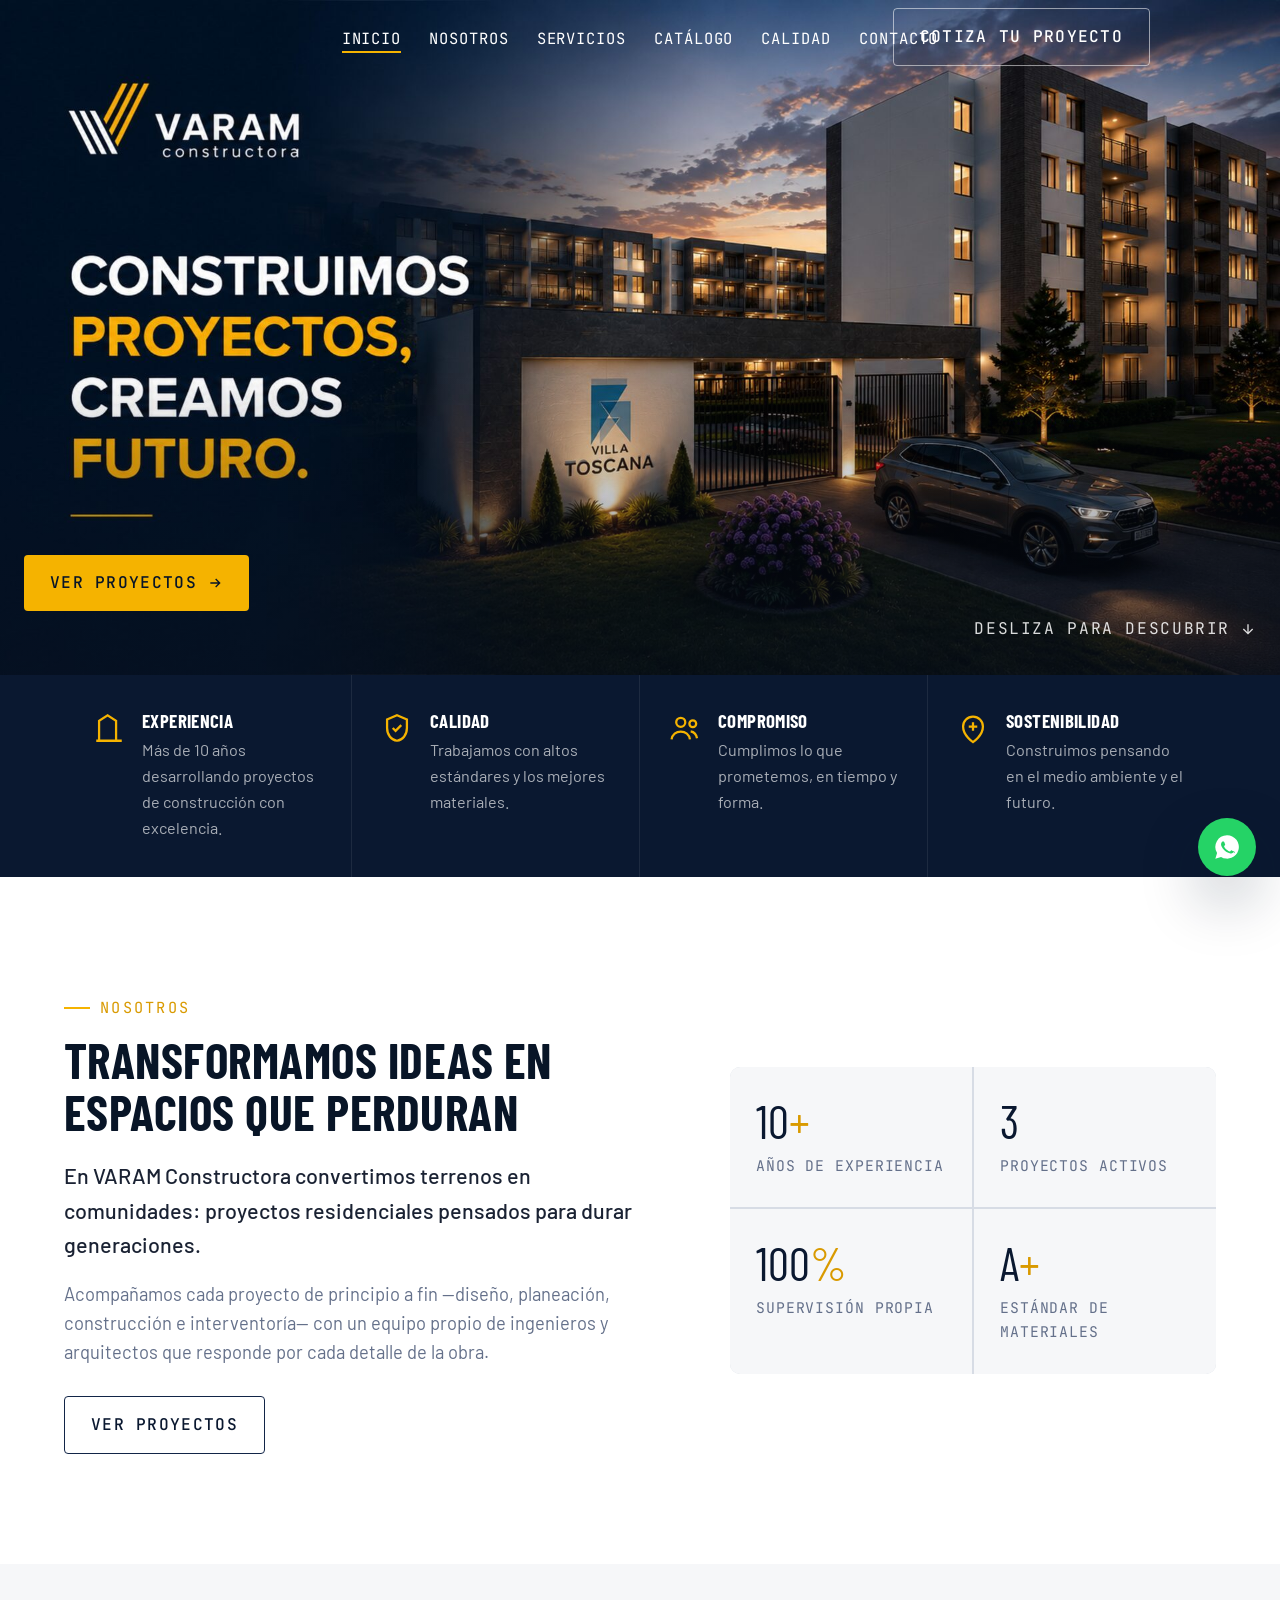
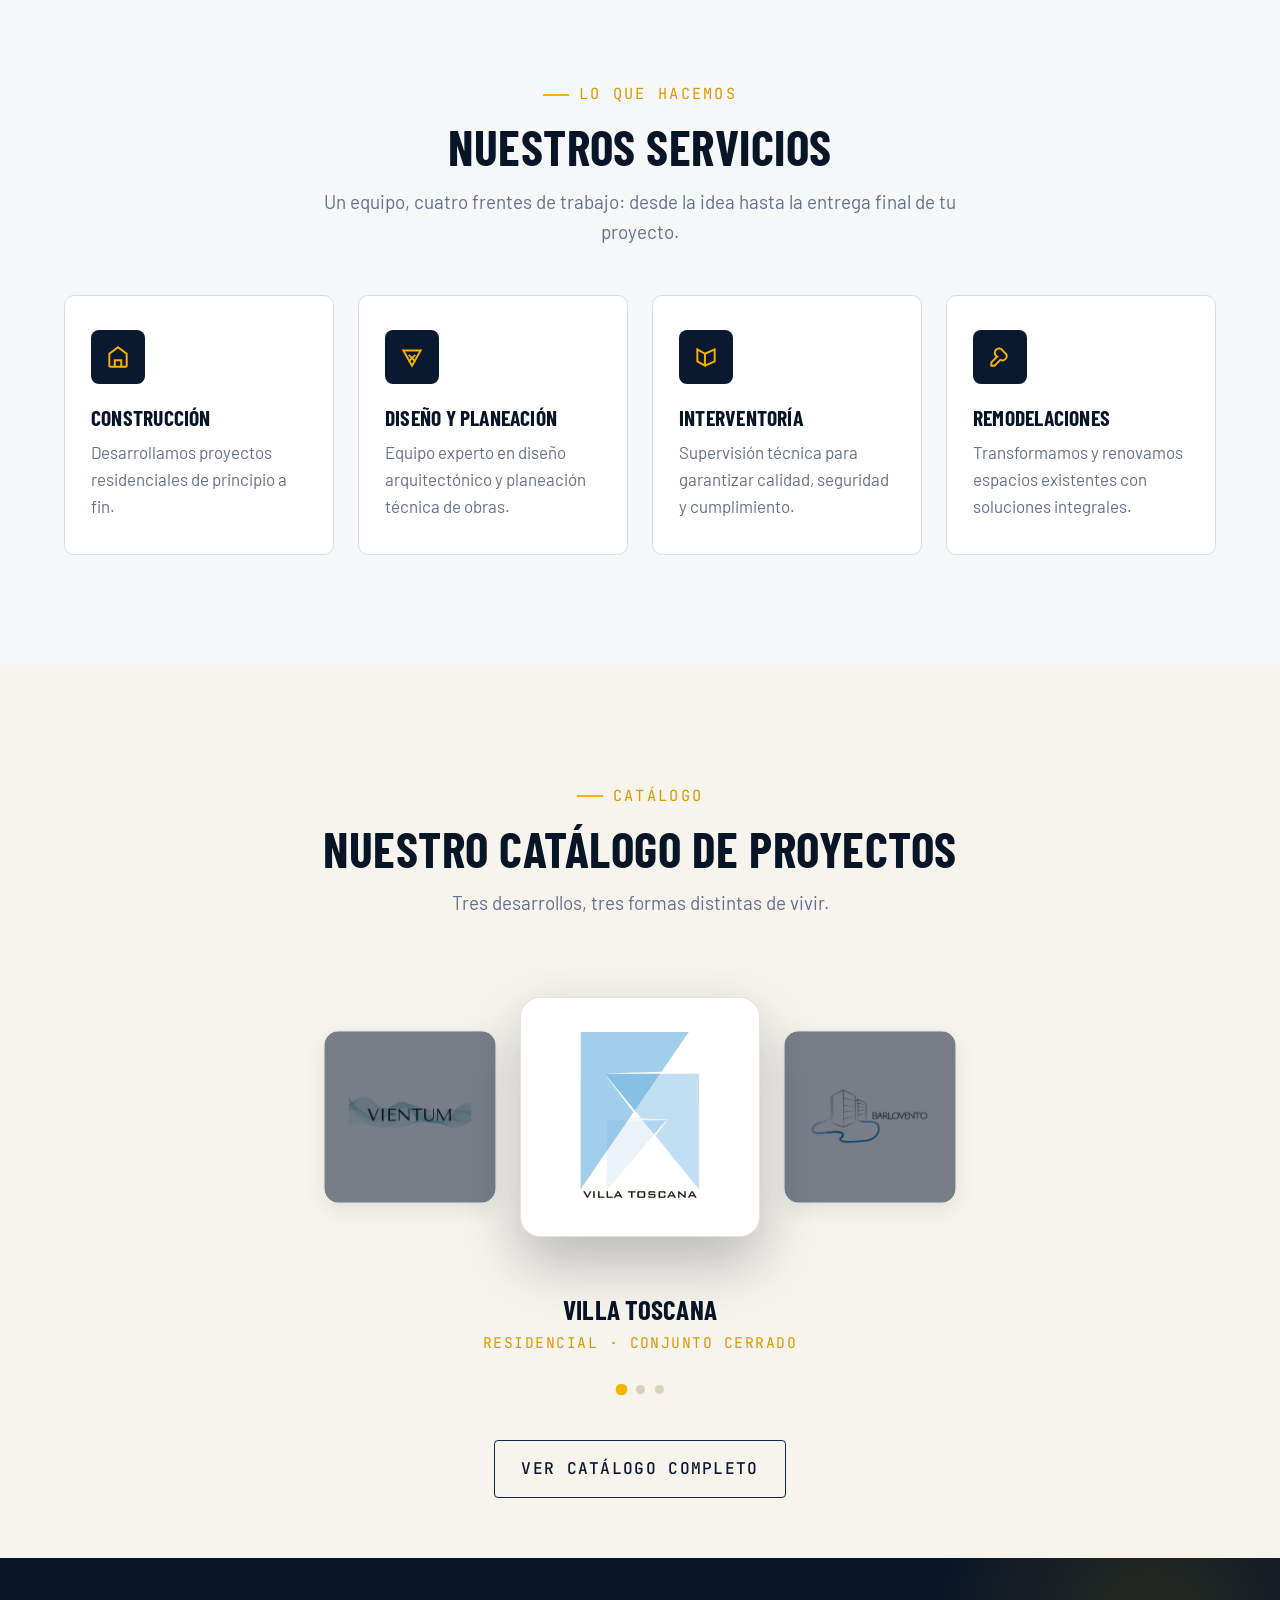
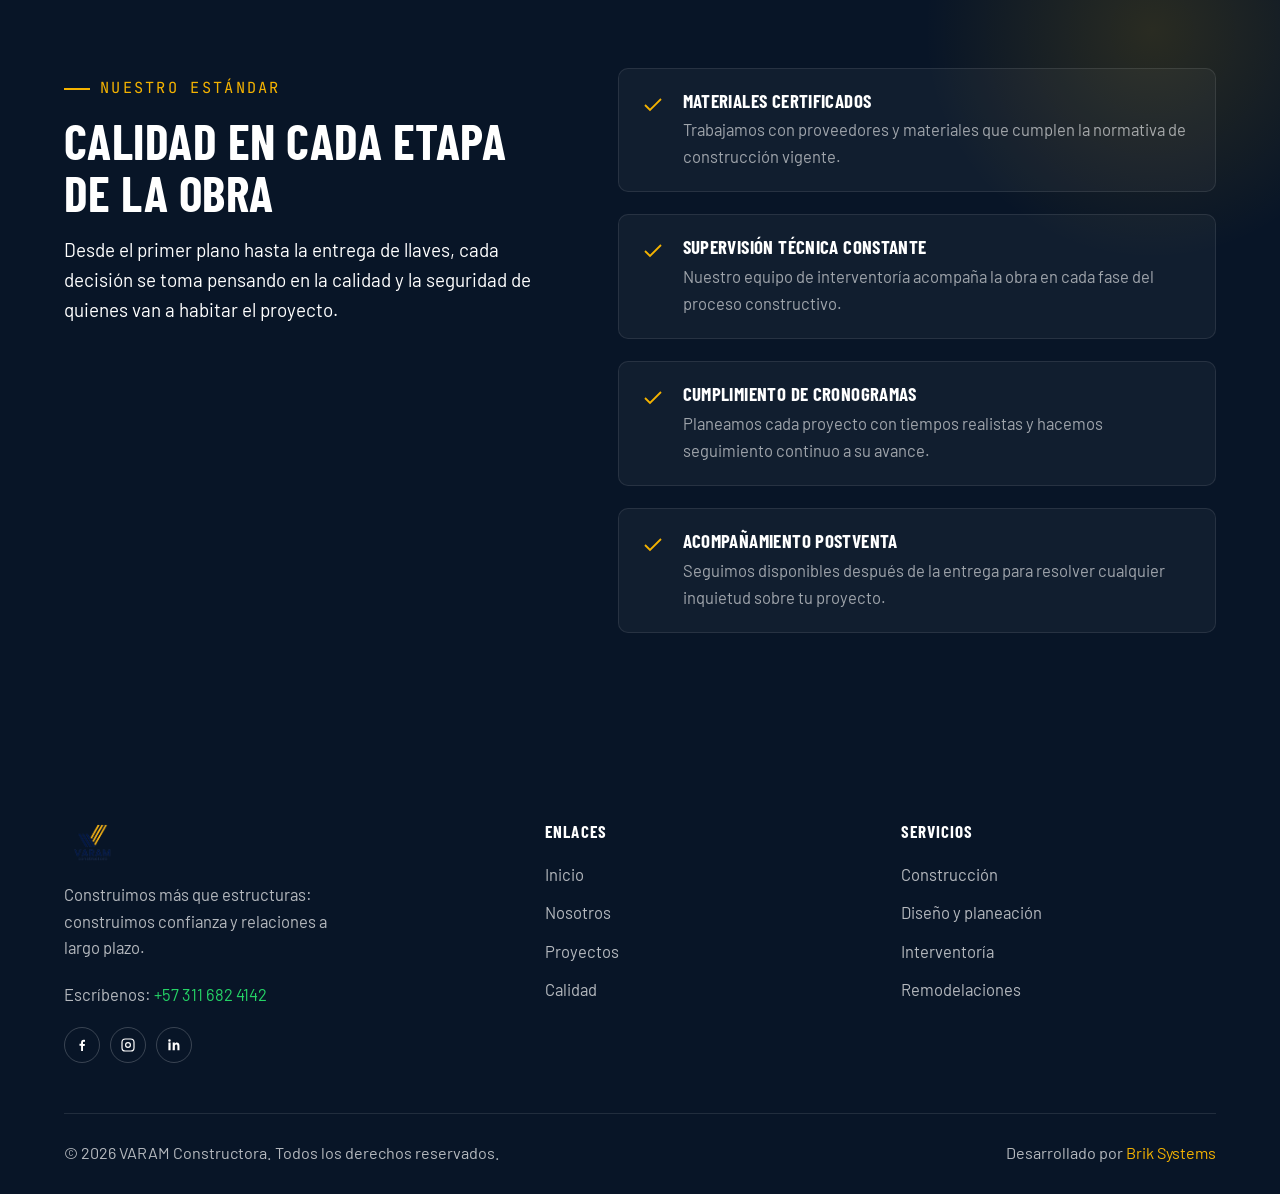
==== commit 4af1af0e: "Add files via upload" ====
--- a/index.html
+++ b/index.html
@@ -29,7 +29,7 @@
         <li><a href="#calidad">Calidad</a></li>
         <li><a href="#contacto">Contacto</a></li>
       </ul>
-      <a href="proyectos.html" target="_blank" rel="noopener" class="btn btn-outline">Cotiza tu proyecto</a>
+      <a href="proyectos.html" class="btn btn-outline">Cotiza tu proyecto</a>
     </nav>
 
     <button class="nav__toggle" id="navToggle" aria-label="Abrir menú" aria-expanded="false" aria-controls="nav">
@@ -43,15 +43,18 @@
      ========================================================= -->
 <section class="hero" id="inicio">
   <h1 class="sr-only">VARAM Constructora — Construimos proyectos, creamos futuro</h1>
+  <div class="hero__media">
+    <img src="images/hero-villa-toscana.jpg" alt="Proyecto Villa Toscana de VARAM Constructora">
+  </div>
   <div class="hero__content">
     <div class="hero__actions">
-      <a href="proyectos.html" target="_blank" rel="noopener" class="btn btn-primary">
+      <a href="proyectos.html" class="btn btn-primary">
         Ver proyectos
         <svg viewBox="0 0 24 24" width="16" height="16" fill="none" stroke="currentColor" stroke-width="2"><path d="M5 12h14M13 6l6 6-6 6"/></svg>
       </a>
     </div>
   </div>
-  <a href="#nosotros" class="hero__scroll" style="position:absolute; right:24px; bottom:28px; z-index:2;">
+  <a href="#nosotros" class="hero__scroll">
     Desliza para descubrir
     <svg viewBox="0 0 24 24" width="16" height="16" fill="none" stroke="currentColor" stroke-width="2"><path d="M12 5v14M5 12l7 7 7-7"/></svg>
   </a>
@@ -103,7 +106,7 @@
       <h2 style="font-size:clamp(2rem,4vw,2.75rem); color:var(--navy-900); margin-bottom:20px;">Transformamos ideas en espacios que perduran</h2>
       <p>En VARAM Constructora convertimos terrenos en comunidades: proyectos residenciales pensados para durar generaciones.</p>
       <p>Acompañamos cada proyecto de principio a fin —diseño, planeación, construcción e interventoría— con un equipo propio de ingenieros y arquitectos que responde por cada detalle de la obra.</p>
-      <a href="proyectos.html" target="_blank" rel="noopener" class="btn btn-outline-navy" style="margin-top:10px;">Ver proyectos</a>
+      <a href="proyectos.html" class="btn btn-outline-navy" style="margin-top:10px;">Ver proyectos</a>
     </div>
 
     <div class="nosotros__stats reveal">
@@ -211,7 +214,7 @@
     </div>
 
     <div style="text-align:center; margin-top:46px;" class="reveal">
-      <a href="proyectos.html" target="_blank" rel="noopener" class="btn btn-outline-navy">Ver catálogo completo</a>
+      <a href="proyectos.html" class="btn btn-outline-navy">Ver catálogo completo</a>
     </div>
   </div>
 </section>
@@ -282,7 +285,7 @@
         <ul>
           <li><a href="#inicio">Inicio</a></li>
           <li><a href="#nosotros">Nosotros</a></li>
-          <li><a href="proyectos.html" target="_blank" rel="noopener">Proyectos</a></li>
+          <li><a href="proyectos.html">Proyectos</a></li>
           <li><a href="#calidad">Calidad</a></li>
         </ul>
       </div>
--- a/css/styles.css
+++ b/css/styles.css
@@ -32,13 +32,14 @@
 
 /* ---- 2. Reset básico ---- */
 * { box-sizing: border-box; margin: 0; padding: 0; }
-html { scroll-behavior: smooth; }
+html { scroll-behavior: smooth; font-size: 18px; } /* base más grande en todo el sitio */
 body {
   font-family: var(--font-body);
   color: var(--ink);
   background: var(--white);
   line-height: 1.6;
   overflow-x: hidden;
+  font-size: 1.05rem;
 }
 img, svg { max-width: 100%; display: block; }
 a { text-decoration: none; color: inherit; }
@@ -71,7 +72,7 @@
 /* ---- 3. Utilidades ---- */
 .eyebrow {
   display: inline-flex; align-items: center; gap: 10px;
-  font-family: var(--font-mono); font-size: 0.75rem; letter-spacing: 0.15em;
+  font-family: var(--font-mono); font-size: 0.85rem; letter-spacing: 0.15em;
   text-transform: uppercase; color: var(--gold-600); margin-bottom: 14px;
 }
 .eyebrow::before { content: ""; width: 26px; height: 2px; background: var(--gold-500); display: inline-block; }
@@ -84,7 +85,7 @@
 
 .btn {
   display: inline-flex; align-items: center; gap: 10px;
-  font-family: var(--font-mono); font-size: 0.8rem; font-weight: 500;
+  font-family: var(--font-mono); font-size: 0.9rem; font-weight: 500;
   letter-spacing: 0.08em; text-transform: uppercase; padding: 15px 26px;
   border-radius: 4px; transition: transform var(--transition), box-shadow var(--transition), background var(--transition), color var(--transition), border-color var(--transition);
   white-space: nowrap;
@@ -137,7 +138,7 @@
 
 .nav__links { display: flex; gap: 28px; }
 .nav__links a {
-  font-family: var(--font-mono); font-size: 0.76rem; letter-spacing: 0.06em;
+  font-family: var(--font-mono); font-size: 0.86rem; letter-spacing: 0.06em;
   text-transform: uppercase; color: var(--white); position: relative; padding-bottom: 4px;
 }
 .nav__links a::after {
@@ -159,20 +160,25 @@
 /* =========================================================
    5. HERO
    ========================================================= */
-.hero {
-  position: relative; min-height: 100vh; display: flex; align-items: flex-end;
-  background-image: url("../images/hero-villa-toscana.jpg");
-  background-size: cover; background-position: left center; color: var(--white);
-}
-.hero::after {
+/* El hero ahora es una imagen real (no background-image), así que
+   siempre se ve completa: la altura se ajusta según el ancho de
+   cada pantalla, en vez de recortarse con "cover". */
+.hero { position: relative; color: var(--white); background: var(--navy-900); }
+.hero__media { position: relative; width: 100%; max-width: 1920px; margin: 0 auto; overflow: hidden; }
+.hero__media img { width: 100%; height: auto; display: block; }
+.hero__media::after {
   content: ""; position: absolute; inset: 0;
-  background: linear-gradient(0deg, rgba(8, 16, 32, 0.55) 0%, rgba(8, 16, 32, 0) 45%);
-}
-.hero__content { position: relative; z-index: 2; width: 100%; padding: 0 24px 64px; max-width: 1280px; margin: 0 auto; }
+  background: linear-gradient(0deg, rgba(8, 16, 32, 0.6) 0%, rgba(8, 16, 32, 0) 45%);
+}
+.hero__content {
+  position: absolute; left: 0; right: 0; bottom: 0; z-index: 2;
+  width: 100%; padding: 0 24px 5%; max-width: 1280px; margin: 0 auto;
+}
 .hero__actions { display: flex; align-items: center; gap: 20px; flex-wrap: wrap; }
 .hero__scroll {
   display: inline-flex; align-items: center; gap: 10px; font-family: var(--font-mono);
-  font-size: 0.75rem; letter-spacing: 0.1em; text-transform: uppercase; color: rgba(255, 255, 255, 0.85);
+  font-size: 0.9rem; letter-spacing: 0.1em; text-transform: uppercase; color: rgba(255, 255, 255, 0.85);
+  position: absolute; right: 24px; bottom: 5%; z-index: 2;
 }
 .hero__scroll svg { animation: bounce 1.8s infinite; }
 @keyframes bounce { 0%, 100% { transform: translateY(0); } 50% { transform: translateY(6px); } }
@@ -199,7 +205,7 @@
 .nosotros__stat { background: var(--cream); padding: 30px 26px; }
 .nosotros__stat .num { font-family: var(--font-display); font-size: 2.6rem; color: var(--navy-800); line-height: 1; }
 .nosotros__stat .num span { color: var(--gold-600); }
-.nosotros__stat p { font-family: var(--font-mono); font-size: 0.72rem; letter-spacing: 0.06em; text-transform: uppercase; color: var(--gray-500); margin-top: 10px; }
+.nosotros__stat p { font-family: var(--font-mono); font-size: 0.82rem; letter-spacing: 0.06em; text-transform: uppercase; color: var(--gray-500); margin-top: 10px; }
 
 /* =========================================================
    8. SERVICIOS
@@ -228,7 +234,7 @@
   box-shadow: var(--shadow-soft); display: flex; align-items: center; justify-content: center;
   padding: 34px; overflow: hidden;
   opacity: 0; z-index: 1; pointer-events: none;
-  transition: transform 0.7s cubic-bezier(.25,.8,.25,1), opacity 0.7s ease, box-shadow 0.7s ease;
+  transition: transform 0.55s cubic-bezier(.25,.8,.25,1), opacity 0.55s ease, box-shadow 0.55s ease;
 }
 .logo-slide img { max-width: 100%; max-height: 100%; object-fit: contain; position: relative; z-index: 1; }
 .logo-slide::after {
@@ -245,7 +251,7 @@
 
 .logo-carousel__caption { text-align: center; margin-top: 28px; }
 .logo-carousel__caption h3 { font-size: 1.5rem; color: var(--navy-900); transition: opacity 0.3s ease; }
-.logo-carousel__caption p { font-family: var(--font-mono); font-size: 0.72rem; letter-spacing: 0.1em; text-transform: uppercase; color: var(--gold-600); margin-top: 8px; }
+.logo-carousel__caption p { font-family: var(--font-mono); font-size: 0.82rem; letter-spacing: 0.1em; text-transform: uppercase; color: var(--gold-600); margin-top: 8px; }
 
 .carousel__dots { display: flex; justify-content: center; gap: 10px; margin-top: 30px; }
 .carousel__dots button { width: 9px; height: 9px; border-radius: 50%; background: #d8d1bd; transition: background var(--transition), transform var(--transition); }
@@ -277,17 +283,17 @@
 .catalog-card:hover .catalog-card__photo img { transform: scale(1.06); }
 
 .catalog-card__body { padding-top: 26px; }
-.catalog-card__meta { display: flex; justify-content: space-between; align-items: center; font-family: var(--font-mono); font-size: 0.72rem; letter-spacing: 0.06em; color: var(--gold-600); margin-bottom: 20px; }
-.catalog-card__tags { font-family: var(--font-mono); font-size: 0.68rem; letter-spacing: 0.08em; text-transform: uppercase; color: var(--gray-500); margin-bottom: 10px; }
+.catalog-card__meta { display: flex; justify-content: space-between; align-items: center; font-family: var(--font-mono); font-size: 0.82rem; letter-spacing: 0.06em; color: var(--gold-600); margin-bottom: 20px; }
+.catalog-card__tags { font-family: var(--font-mono); font-size: 0.78rem; letter-spacing: 0.08em; text-transform: uppercase; color: var(--gray-500); margin-bottom: 10px; }
 .catalog-card__name { font-family: var(--font-serif); font-weight: 400; text-transform: none; letter-spacing: 0; font-size: 1.9rem; color: var(--navy-900); margin-bottom: 6px; }
 .catalog-card__location { font-family: var(--font-serif); font-style: italic; color: var(--gray-500); font-size: 0.98rem; margin-bottom: 20px; }
 .catalog-card__divider { width: 40px; height: 2px; background: var(--gold-500); margin-bottom: 18px; }
 .catalog-card__notes { color: var(--navy-800); font-size: 0.92rem; margin-bottom: 4px; }
 
 .catalog-card__footer { display: flex; justify-content: space-between; align-items: flex-end; border-top: 1px solid var(--gray-300); margin-top: 24px; padding-top: 20px; }
-.catalog-card__price-label { font-family: var(--font-mono); font-size: 0.66rem; letter-spacing: 0.08em; text-transform: uppercase; color: var(--gray-500); margin-bottom: 4px; }
+.catalog-card__price-label { font-family: var(--font-mono); font-size: 0.76rem; letter-spacing: 0.08em; text-transform: uppercase; color: var(--gray-500); margin-bottom: 4px; }
 .catalog-card__price { font-family: var(--font-display); font-size: 1.5rem; color: var(--navy-900); text-transform: none; letter-spacing: 0; }
-.catalog-card__link { font-family: var(--font-mono); font-size: 0.74rem; letter-spacing: 0.06em; text-transform: uppercase; color: var(--gold-600); display: inline-flex; align-items: center; gap: 6px; transition: color var(--transition), gap var(--transition); }
+.catalog-card__link { font-family: var(--font-mono); font-size: 0.84rem; letter-spacing: 0.06em; text-transform: uppercase; color: var(--gold-600); display: inline-flex; align-items: center; gap: 6px; transition: color var(--transition), gap var(--transition); }
 .catalog-card__link svg { width: 14px; height: 14px; }
 .catalog-card:hover .catalog-card__link { color: var(--navy-900); gap: 10px; }
 
@@ -297,7 +303,7 @@
 .page-banner__inner { position: relative; z-index: 1; }
 .page-banner h1 { font-size: clamp(2.4rem, 6vw, 4rem); margin-bottom: 18px; }
 .page-banner p { color: rgba(255, 255, 255, 0.65); max-width: 560px; font-size: 1.05rem; }
-.breadcrumb { font-family: var(--font-mono); font-size: 0.75rem; letter-spacing: 0.05em; color: rgba(255,255,255,0.5); margin-top: 26px; }
+.breadcrumb { font-family: var(--font-mono); font-size: 0.85rem; letter-spacing: 0.05em; color: rgba(255,255,255,0.5); margin-top: 26px; }
 .breadcrumb a { color: var(--gold-500); }
 
 /* =========================================================
@@ -314,14 +320,14 @@
 .proyecto__thumbs button.is-active, .proyecto__thumbs button:hover { opacity: 1; border-color: var(--gold-500); }
 .proyecto__thumbs button.is-logo-thumb img { object-fit: contain; padding: 6px; }
 .proyecto__thumbs img { width: 100%; height: 100%; object-fit: cover; }
-.proyecto__tag { font-family: var(--font-mono); font-size: 0.72rem; letter-spacing: 0.08em; text-transform: uppercase; color: var(--gold-600); display: block; margin-bottom: 10px; }
+.proyecto__tag { font-family: var(--font-mono); font-size: 0.82rem; letter-spacing: 0.08em; text-transform: uppercase; color: var(--gold-600); display: block; margin-bottom: 10px; }
 .proyecto__info h1 { font-family: var(--font-serif); font-weight: 400; text-transform: none; letter-spacing: 0; font-size: clamp(2.2rem, 4vw, 3rem); color: var(--navy-900); margin-bottom: 8px; }
 .proyecto__info .location { font-family: var(--font-serif); font-style: italic; color: var(--gray-500); font-size: 1.1rem; margin-bottom: 24px; }
 .proyecto__info p.desc { color: var(--gray-500); margin-bottom: 24px; text-transform: none; font-size: 1.02rem; }
 .proyecto__features { display: flex; flex-wrap: wrap; gap: 10px; margin-bottom: 30px; }
-.proyecto__features span { font-family: var(--font-mono); font-size: 0.72rem; letter-spacing: 0.03em; text-transform: uppercase; background: var(--cream); border: 1px solid var(--gray-300); color: var(--navy-800); padding: 8px 14px; border-radius: 100px; }
+.proyecto__features span { font-family: var(--font-mono); font-size: 0.82rem; letter-spacing: 0.03em; text-transform: uppercase; background: var(--cream); border: 1px solid var(--gray-300); color: var(--navy-800); padding: 8px 14px; border-radius: 100px; }
 .proyecto__price { display: flex; justify-content: space-between; align-items: center; border-top: 1px solid var(--gray-300); border-bottom: 1px solid var(--gray-300); padding: 20px 0; margin-bottom: 28px; }
-.proyecto__price .label { font-family: var(--font-mono); font-size: 0.68rem; letter-spacing: 0.08em; text-transform: uppercase; color: var(--gray-500); }
+.proyecto__price .label { font-family: var(--font-mono); font-size: 0.78rem; letter-spacing: 0.08em; text-transform: uppercase; color: var(--gray-500); }
 .proyecto__price .value { font-family: var(--font-display); font-size: 1.9rem; color: var(--navy-900); }
 
 /* =========================================================
@@ -335,12 +341,12 @@
 .footer__social a { width: 36px; height: 36px; border-radius: 50%; border: 1px solid rgba(255, 255, 255, 0.2); display: flex; align-items: center; justify-content: center; transition: background var(--transition), border-color var(--transition); }
 .footer__social a:hover { background: var(--gold-500); border-color: var(--gold-500); }
 .footer__social svg { width: 16px; height: 16px; color: var(--white); }
-.footer h4 { color: var(--white); font-size: 0.85rem; letter-spacing: 0.06em; margin-bottom: 20px; }
+.footer h4 { color: var(--white); font-size: 0.95rem; letter-spacing: 0.06em; margin-bottom: 20px; }
 .footer ul li { margin-bottom: 12px; font-size: 0.92rem; }
 .footer ul li a:hover { color: var(--gold-500); }
-.footer__whatsapp { font-size: 0.88rem; margin-top: 4px; }
+.footer__whatsapp { font-size: 0.98rem; margin-top: 4px; }
 .footer__whatsapp a { color: var(--whatsapp); }
-.footer__bottom { display: flex; justify-content: space-between; align-items: center; flex-wrap: wrap; gap: 10px; padding-top: 26px; font-size: 0.8rem; }
+.footer__bottom { display: flex; justify-content: space-between; align-items: center; flex-wrap: wrap; gap: 10px; padding-top: 26px; font-size: 0.9rem; }
 .footer__bottom a { color: var(--gold-500); }
 
 /* =========================================================
@@ -389,6 +395,13 @@
   .header.is-open .nav__links { display: flex; flex-direction: column; gap: 22px; }
   .header.is-open .nav > .btn { display: inline-flex; position: static; transform: none; margin-top: 26px; }
 
+  /* La imagen completa del hero queda muy corta en móvil para
+     superponer texto encima sin que se encime; en vez de eso,
+     el botón pasa a una franja debajo de la foto. */
+  .hero { background: var(--navy-900); }
+  .hero__content { position: static; padding: 22px 24px 26px; background: var(--navy-900); }
+  .hero__scroll { display: none; }
+
   .servicios__grid { grid-template-columns: 1fr; }
   .footer__grid { grid-template-columns: 1fr; }
   .logo-slide { width: 180px; height: 180px; padding: 24px; }
